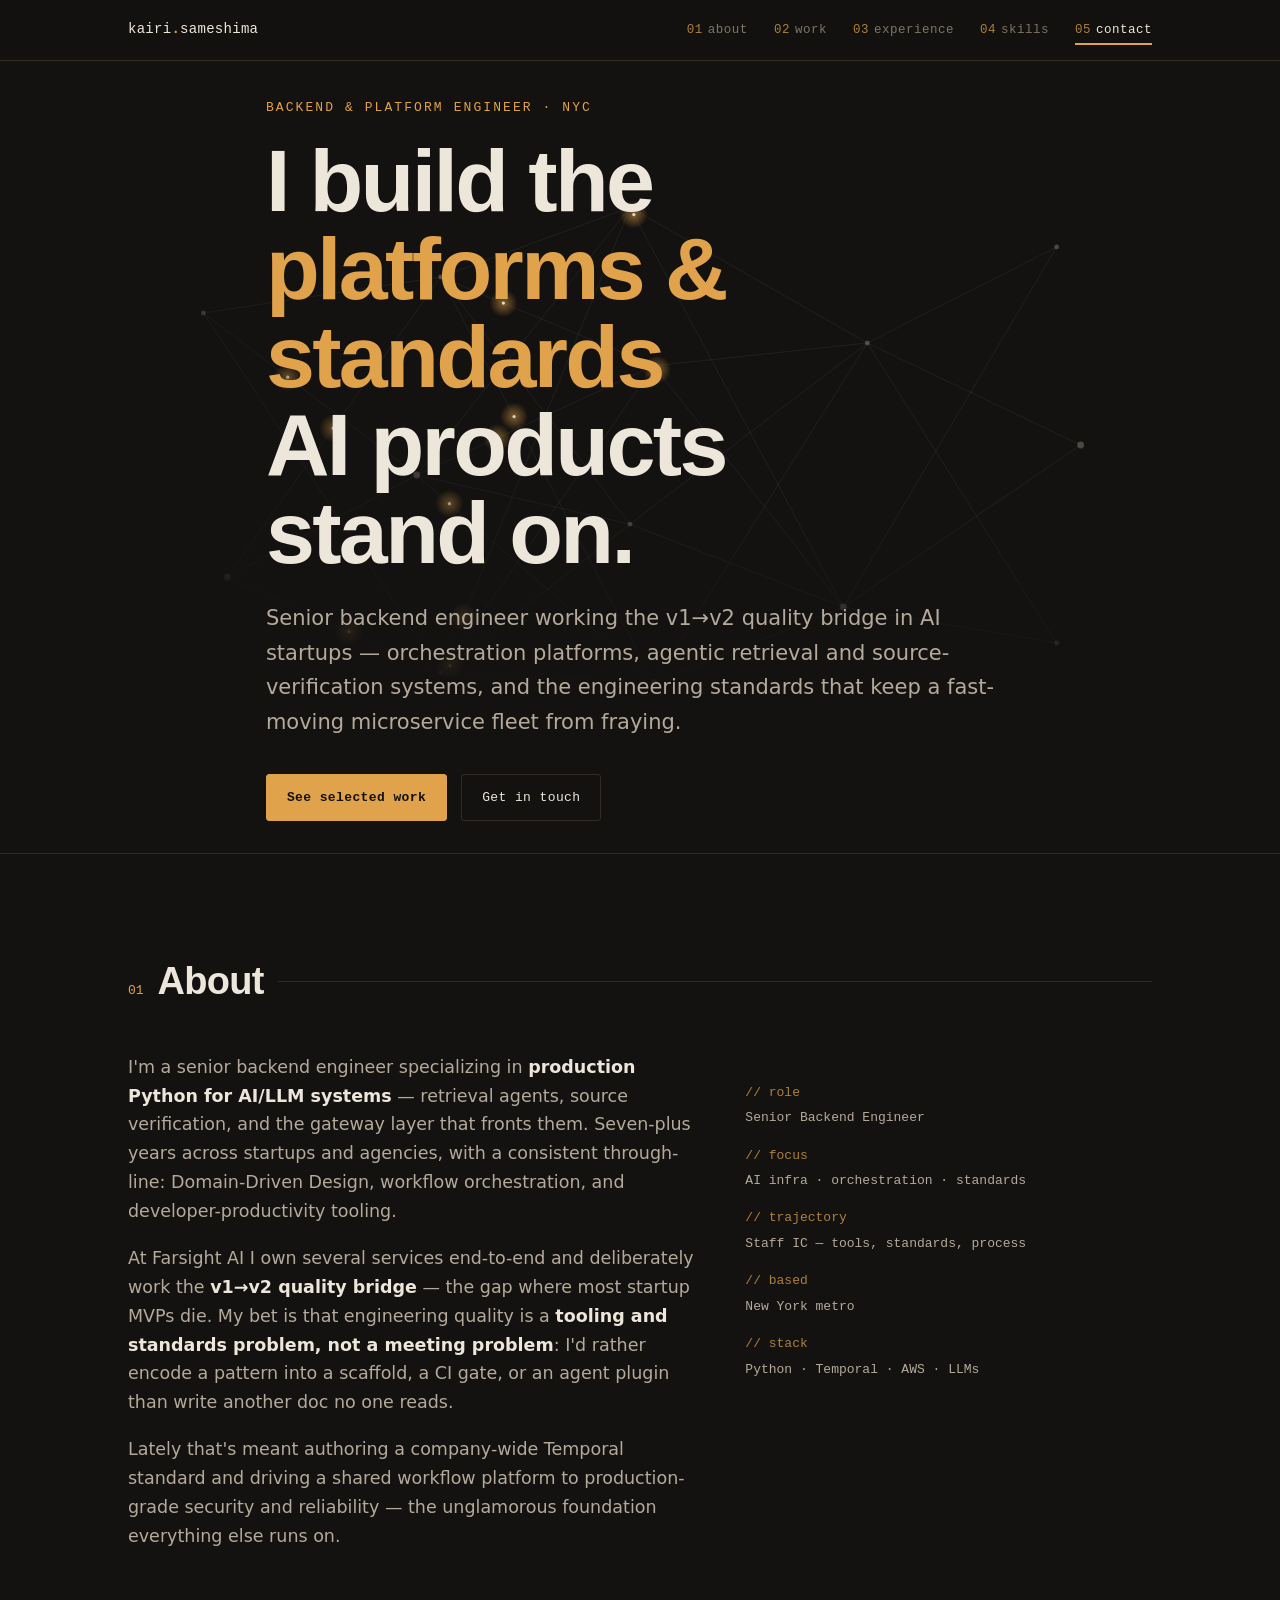
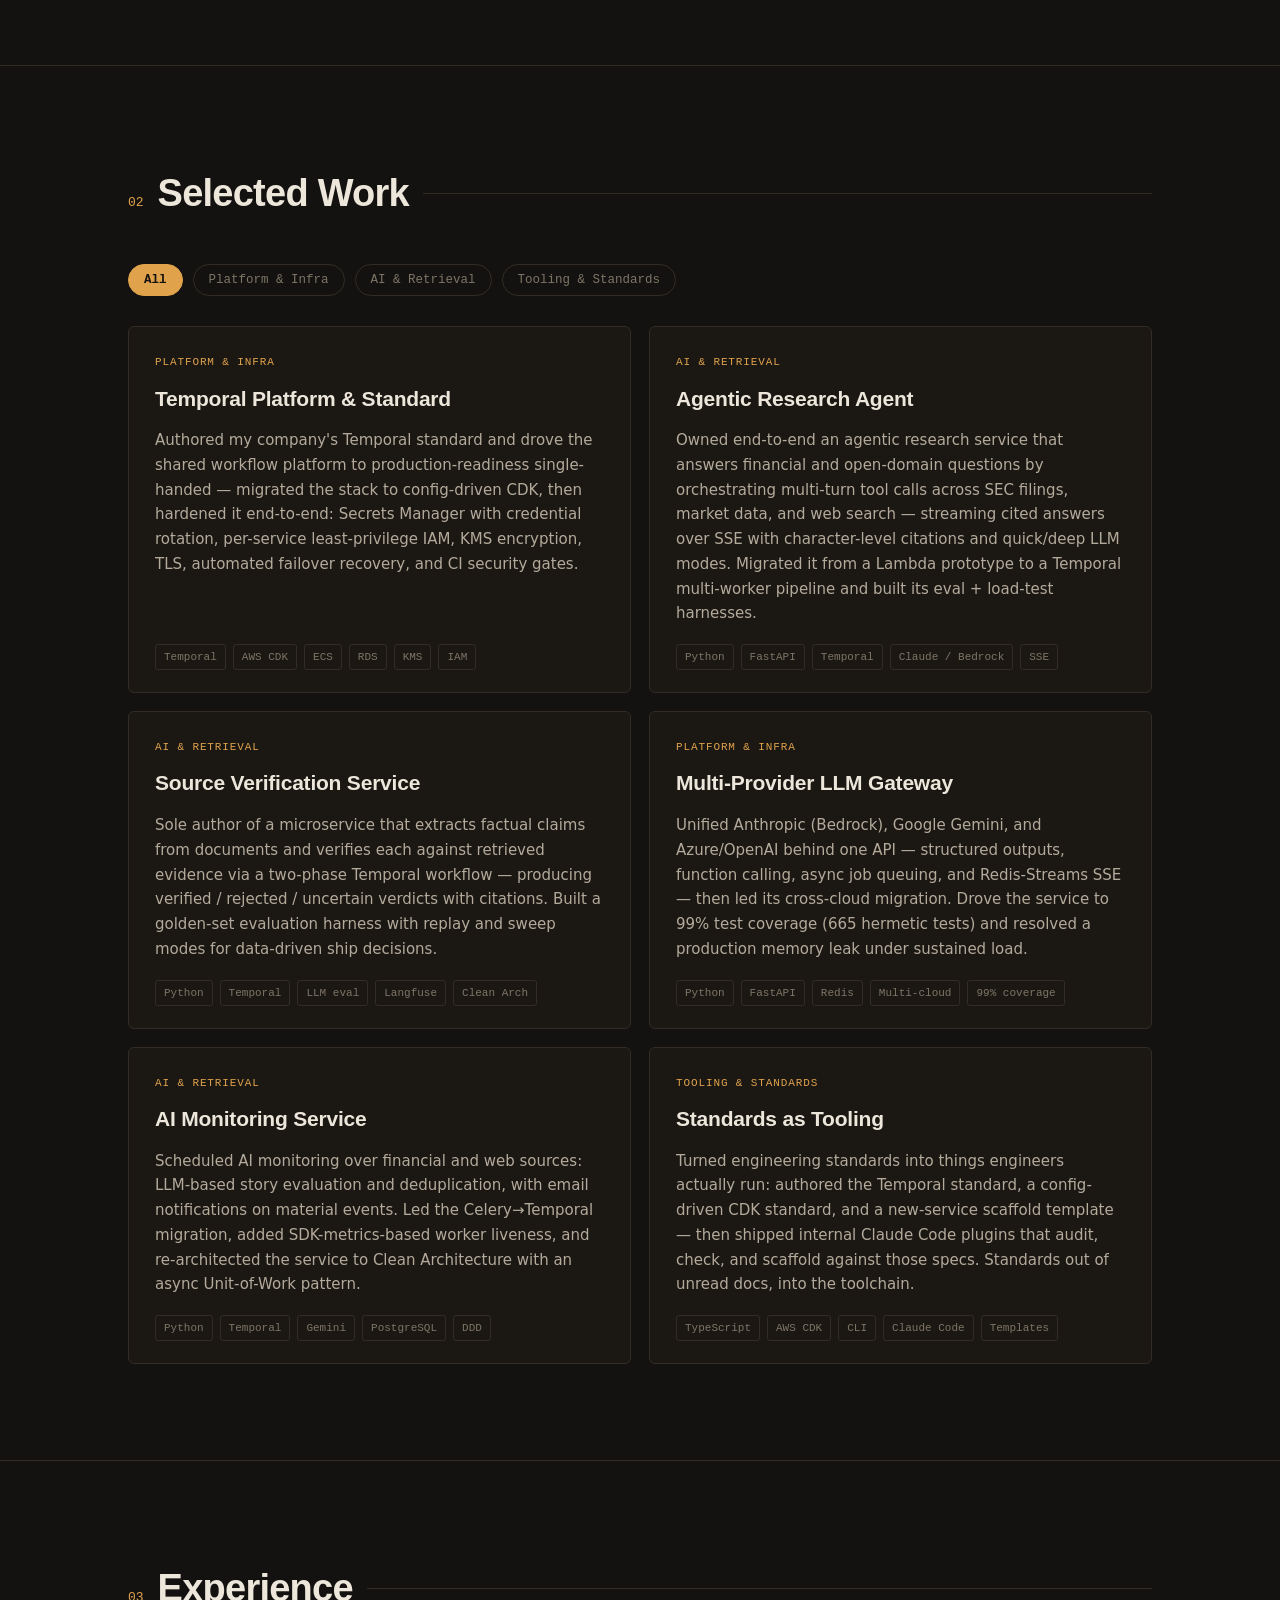
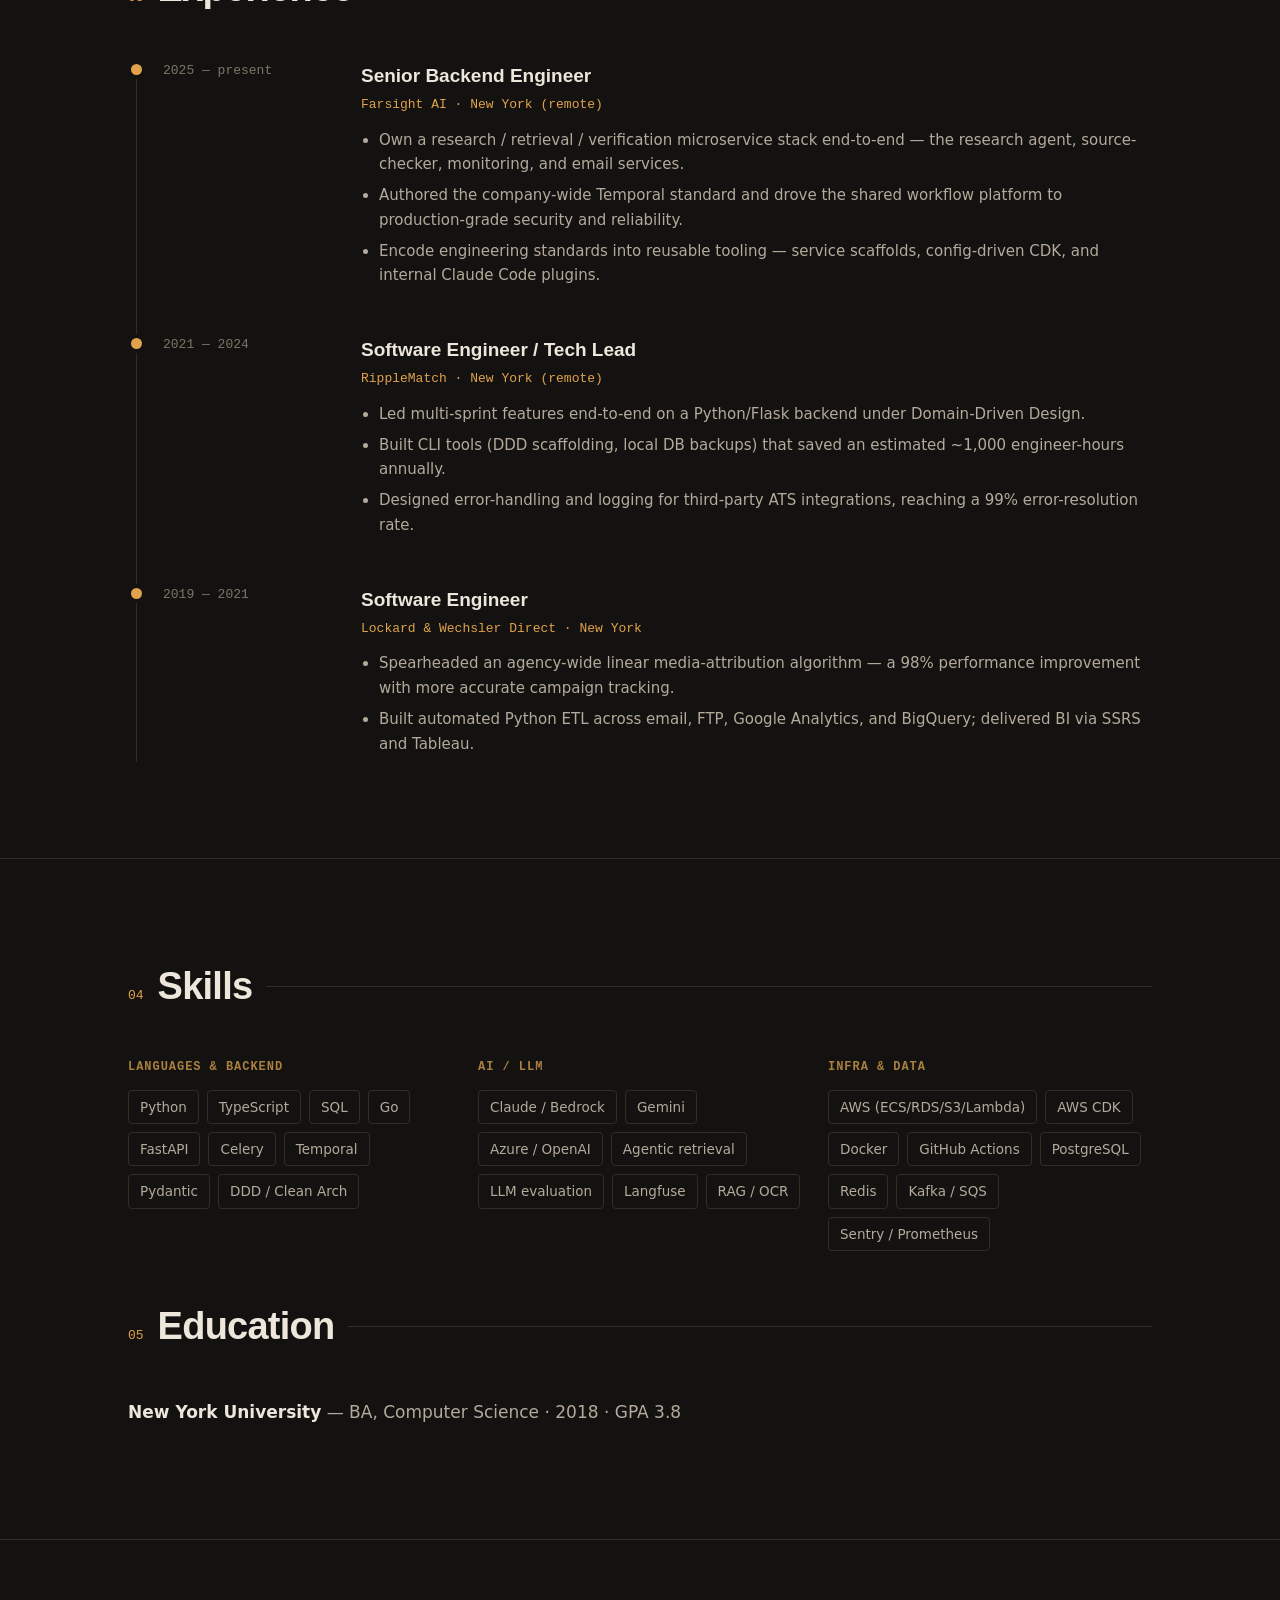
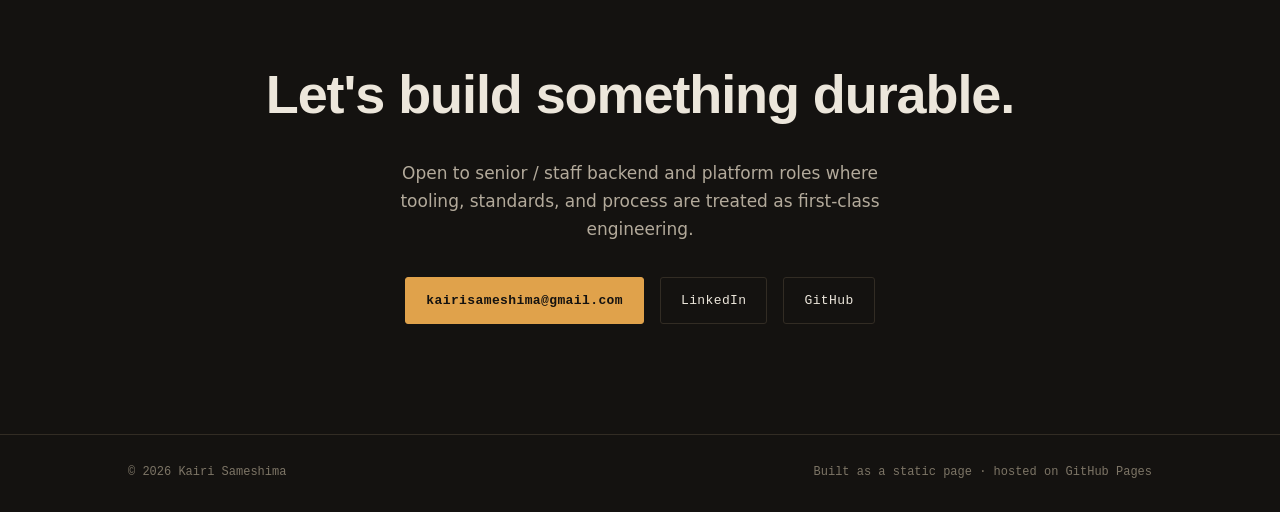
==== index.html @ 12b2a7ae "Add portfolio site (index.html) for GitHub Pages Public-safe single-page portfolio assembled from th" ====
<!doctype html>
<html lang="en">
<head>
<meta charset="utf-8">
<meta name="viewport" content="width=device-width, initial-scale=1">
<meta name="description" content="Kairi Sameshima — senior backend & platform engineer. AI infrastructure, workflow orchestration, and engineering standards.">
<title>Kairi Sameshima — Backend & Platform Engineer</title>
<style>
  :root {
    --ink:      #141210;   /* warm charcoal ground */
    --ink-2:    #1d1a16;
    --panel:    #1b1814;
    --line:     #322c24;
    --text:     #ece6db;   /* warm off-white */
    --text-2:   #b3aa9b;
    --text-3:   #7d7566;
    --amber:    #e0a24b;   /* signal accent */
    --amber-dim:#a9803f;
    --steel:    #7fa2b3;   /* cool secondary (links, edges) */
    --mono: ui-monospace, "SF Mono", "SFMono-Regular", Menlo, Consolas, monospace;
    --disp: "Helvetica Neue", Helvetica, Arial, sans-serif;
    --body: system-ui, -apple-system, "Segoe UI", Roboto, sans-serif;
  }
  * { box-sizing: border-box; }
  html { scroll-behavior: smooth; }
  @media (prefers-reduced-motion: reduce) { html { scroll-behavior: auto; } }
  body {
    margin: 0; background: var(--ink); color: var(--text);
    font-family: var(--body); line-height: 1.65; -webkit-font-smoothing: antialiased;
    overflow-x: hidden;
  }
  a { color: var(--steel); text-decoration: none; }
  a:hover { color: var(--amber); }
  ::selection { background: var(--amber); color: var(--ink); }

  .wrap { max-width: 1080px; margin: 0 auto; padding: 0 28px; }

  /* ---------- nav ---------- */
  nav {
    position: sticky; top: 0; z-index: 50;
    backdrop-filter: blur(10px);
    background: color-mix(in srgb, var(--ink) 82%, transparent);
    border-bottom: 1px solid var(--line);
  }
  nav .wrap { display: flex; align-items: center; justify-content: space-between; height: 60px; }
  .brand { font-family: var(--mono); font-size: 14px; letter-spacing: 0.02em; color: var(--text); }
  .brand b { color: var(--amber); font-weight: 600; }
  .navlinks { display: flex; gap: 26px; }
  .navlinks a {
    font-family: var(--mono); font-size: 12.5px; letter-spacing: 0.04em;
    color: var(--text-3); position: relative; padding: 4px 0;
  }
  .navlinks a .n { color: var(--amber-dim); margin-right: 5px; }
  .navlinks a:hover, .navlinks a.active { color: var(--text); }
  .navlinks a.active::after {
    content: ""; position: absolute; left: 0; right: 0; bottom: -1px; height: 2px; background: var(--amber);
  }
  @media (max-width: 680px) { .navlinks { display: none; } }

  /* ---------- hero ---------- */
  .hero { position: relative; min-height: 88vh; display: flex; align-items: center; overflow: hidden; }
  #graph { position: absolute; inset: 0; width: 100%; height: 100%; z-index: 0; }
  .hero-grad { position: absolute; inset: 0; z-index: 1; pointer-events: none;
    background: radial-gradient(120% 90% at 78% 20%, transparent 40%, var(--ink) 82%),
                linear-gradient(180deg, transparent 60%, var(--ink) 100%); }
  .hero .wrap { position: relative; z-index: 2; }
  .kicker { font-family: var(--mono); font-size: 13px; letter-spacing: 0.16em; text-transform: uppercase; color: var(--amber); }
  .hero h1 {
    font-family: var(--disp); font-weight: 800; letter-spacing: -0.03em; line-height: 1.0;
    font-size: clamp(40px, 8vw, 88px); margin: 18px 0 0; text-wrap: balance; max-width: 15ch;
  }
  .hero h1 .accent { color: var(--amber); }
  .hero .lede { font-size: clamp(17px, 2.2vw, 21px); color: var(--text-2); max-width: 56ch; margin: 24px 0 0; }
  .hero .cta { display: flex; flex-wrap: wrap; gap: 14px; margin-top: 34px; }
  .btn {
    font-family: var(--mono); font-size: 13px; letter-spacing: 0.03em; padding: 12px 20px;
    border: 1px solid var(--line); border-radius: 3px; color: var(--text); cursor: pointer;
    transition: border-color .2s, color .2s, background .2s; background: transparent;
  }
  .btn:hover { border-color: var(--amber); color: var(--amber); }
  .btn.primary { background: var(--amber); color: var(--ink); border-color: var(--amber); font-weight: 600; }
  .btn.primary:hover { background: transparent; color: var(--amber); }

  /* ---------- sections ---------- */
  section { padding: 96px 0; border-top: 1px solid var(--line); }
  .sec-label { display: flex; align-items: baseline; gap: 14px; margin-bottom: 40px; }
  .sec-label .num { font-family: var(--mono); font-size: 13px; color: var(--amber); }
  .sec-label h2 { font-family: var(--disp); font-weight: 800; letter-spacing: -0.02em; font-size: clamp(26px, 4vw, 38px); margin: 0; }
  .sec-label .rule { flex: 1; height: 1px; background: var(--line); align-self: center; }

  .about { display: grid; grid-template-columns: 1.4fr 1fr; gap: 48px; }
  .about p { font-size: 17.5px; color: var(--text-2); margin: 0 0 18px; max-width: 60ch; }
  .about p strong { color: var(--text); font-weight: 600; }
  .about .side { font-family: var(--mono); font-size: 13px; color: var(--text-3); }
  .about .side dt { color: var(--amber-dim); margin-top: 16px; }
  .about .side dd { margin: 4px 0 0; color: var(--text-2); }
  @media (max-width: 760px) { .about { grid-template-columns: 1fr; gap: 28px; } }

  /* ---------- filters + work ---------- */
  .filters { display: flex; flex-wrap: wrap; gap: 10px; margin-bottom: 30px; }
  .filter {
    font-family: var(--mono); font-size: 12.5px; padding: 8px 15px; border: 1px solid var(--line);
    border-radius: 40px; background: transparent; color: var(--text-3); cursor: pointer; transition: all .18s;
  }
  .filter:hover { color: var(--text); border-color: var(--text-3); }
  .filter.active { color: var(--ink); background: var(--amber); border-color: var(--amber); font-weight: 600; }

  .work { display: grid; grid-template-columns: repeat(2, 1fr); gap: 18px; }
  @media (max-width: 760px) { .work { grid-template-columns: 1fr; } }
  .card {
    background: var(--panel); border: 1px solid var(--line); border-radius: 6px; padding: 26px 26px 22px;
    display: flex; flex-direction: column; transition: transform .22s ease, border-color .22s ease, box-shadow .22s ease;
  }
  .card:hover { transform: translateY(-4px); border-color: var(--amber-dim); box-shadow: 0 14px 40px -20px rgba(0,0,0,.8); }
  .card .cat { font-family: var(--mono); font-size: 11px; letter-spacing: 0.08em; text-transform: uppercase; color: var(--amber); }
  .card h3 { font-family: var(--disp); font-weight: 700; letter-spacing: -0.01em; font-size: 21px; margin: 10px 0 0; }
  .card p { font-size: 15px; color: var(--text-2); margin: 12px 0 18px; flex: 1; }
  .tags { display: flex; flex-wrap: wrap; gap: 7px; }
  .tag { font-family: var(--mono); font-size: 11px; color: var(--text-3); border: 1px solid var(--line); border-radius: 3px; padding: 3px 8px; }
  .card.hide { display: none; }

  /* ---------- experience ---------- */
  .timeline { position: relative; margin-left: 8px; }
  .job { display: grid; grid-template-columns: 170px 1fr; gap: 28px; padding: 0 0 40px 26px; position: relative; border-left: 1px solid var(--line); }
  .job:last-child { padding-bottom: 0; }
  .job::before { content: ""; position: absolute; left: -6px; top: 4px; width: 11px; height: 11px; border-radius: 50%; background: var(--amber); box-shadow: 0 0 0 4px var(--ink); }
  .job .when { font-family: var(--mono); font-size: 13px; color: var(--text-3); }
  .job h3 { font-family: var(--disp); font-weight: 700; font-size: 19px; margin: 0; }
  .job .org { color: var(--amber); font-family: var(--mono); font-size: 13px; margin-top: 3px; }
  .job ul { margin: 12px 0 0; padding-left: 18px; color: var(--text-2); font-size: 15px; }
  .job li { margin: 6px 0; }
  @media (max-width: 680px) { .job { grid-template-columns: 1fr; gap: 6px; } }

  /* ---------- skills ---------- */
  .skills { display: grid; grid-template-columns: repeat(3, 1fr); gap: 26px; }
  @media (max-width: 760px) { .skills { grid-template-columns: 1fr; } }
  .skillgroup h4 { font-family: var(--mono); font-size: 12px; letter-spacing: 0.08em; text-transform: uppercase; color: var(--amber-dim); margin: 0 0 12px; }
  .skillgroup .chips { display: flex; flex-wrap: wrap; gap: 8px; }
  .chip { font-size: 13.5px; color: var(--text-2); border: 1px solid var(--line); border-radius: 4px; padding: 5px 11px; transition: all .16s; }
  .chip:hover { color: var(--amber); border-color: var(--amber-dim); }

  /* ---------- education + contact ---------- */
  .edu { font-size: 17px; color: var(--text-2); }
  .edu b { color: var(--text); }
  .contact { text-align: center; padding: 110px 0; }
  .contact h2 { font-family: var(--disp); font-weight: 800; letter-spacing: -0.02em; font-size: clamp(30px, 6vw, 54px); margin: 0; text-wrap: balance; }
  .contact p { color: var(--text-2); max-width: 46ch; margin: 20px auto 0; font-size: 17px; }
  .contact .links { display: flex; justify-content: center; flex-wrap: wrap; gap: 16px; margin-top: 34px; }
  footer { border-top: 1px solid var(--line); padding: 28px 0; }
  footer .wrap { display: flex; justify-content: space-between; flex-wrap: wrap; gap: 10px; font-family: var(--mono); font-size: 12px; color: var(--text-3); }

  /* ---------- reveal ---------- */
  .reveal { opacity: 0; transform: translateY(22px); transition: opacity .7s ease, transform .7s ease; }
  .reveal.in { opacity: 1; transform: none; }
  @media (prefers-reduced-motion: reduce) { .reveal { opacity: 1; transform: none; transition: none; } }

  :focus-visible { outline: 2px solid var(--amber); outline-offset: 3px; }
</style>

</head>
<body>
<nav>
  <div class="wrap">
    <span class="brand">kairi<b>.</b>sameshima</span>
    <div class="navlinks">
      <a href="#about"><span class="n">01</span>about</a>
      <a href="#work"><span class="n">02</span>work</a>
      <a href="#experience"><span class="n">03</span>experience</a>
      <a href="#skills"><span class="n">04</span>skills</a>
      <a href="#contact"><span class="n">05</span>contact</a>
    </div>
  </div>
</nav>

<header class="hero">
  <canvas id="graph"></canvas>
  <div class="hero-grad"></div>
  <div class="wrap">
    <span class="kicker">Backend &amp; Platform Engineer · NYC</span>
    <h1>I build the <span class="accent">platforms &amp; standards</span> AI products stand on.</h1>
    <p class="lede">Senior backend engineer working the v1→v2 quality bridge in AI startups — orchestration platforms, agentic retrieval and source-verification systems, and the engineering standards that keep a fast-moving microservice fleet from fraying.</p>
    <div class="cta">
      <a class="btn primary" href="#work">See selected work</a>
      <a class="btn" href="#contact">Get in touch</a>
    </div>
  </div>
</header>

<main>
  <section id="about">
    <div class="wrap">
      <div class="sec-label reveal"><span class="num">01</span><h2>About</h2><span class="rule"></span></div>
      <div class="about">
        <div class="reveal">
          <p>I'm a senior backend engineer specializing in <strong>production Python for AI/LLM systems</strong> — retrieval agents, source verification, and the gateway layer that fronts them. Seven-plus years across startups and agencies, with a consistent through-line: Domain-Driven Design, workflow orchestration, and developer-productivity tooling.</p>
          <p>At Farsight AI I own several services end-to-end and deliberately work the <strong>v1→v2 quality bridge</strong> — the gap where most startup MVPs die. My bet is that engineering quality is a <strong>tooling and standards problem, not a meeting problem</strong>: I'd rather encode a pattern into a scaffold, a CI gate, or an agent plugin than write another doc no one reads.</p>
          <p>Lately that's meant authoring a company-wide Temporal standard and driving a shared workflow platform to production-grade security and reliability — the unglamorous foundation everything else runs on.</p>
        </div>
        <dl class="side reveal">
          <dt>// role</dt><dd>Senior Backend Engineer</dd>
          <dt>// focus</dt><dd>AI infra · orchestration · standards</dd>
          <dt>// trajectory</dt><dd>Staff IC — tools, standards, process</dd>
          <dt>// based</dt><dd>New York metro</dd>
          <dt>// stack</dt><dd>Python · Temporal · AWS · LLMs</dd>
        </dl>
      </div>
    </div>
  </section>

  <section id="work">
    <div class="wrap">
      <div class="sec-label reveal"><span class="num">02</span><h2>Selected Work</h2><span class="rule"></span></div>
      <div class="filters reveal">
        <button class="filter active" data-filter="all">All</button>
        <button class="filter" data-filter="platform">Platform &amp; Infra</button>
        <button class="filter" data-filter="ai">AI &amp; Retrieval</button>
        <button class="filter" data-filter="tooling">Tooling &amp; Standards</button>
      </div>
      <div class="work">

        <article class="card reveal" data-cat="platform tooling">
          <span class="cat">Platform &amp; Infra</span>
          <h3>Temporal Platform &amp; Standard</h3>
          <p>Authored my company's Temporal standard and drove the shared workflow platform to production-readiness single-handed — migrated the stack to config-driven CDK, then hardened it end-to-end: Secrets Manager with credential rotation, per-service least-privilege IAM, KMS encryption, TLS, automated failover recovery, and CI security gates.</p>
          <div class="tags"><span class="tag">Temporal</span><span class="tag">AWS CDK</span><span class="tag">ECS</span><span class="tag">RDS</span><span class="tag">KMS</span><span class="tag">IAM</span></div>
        </article>

        <article class="card reveal" data-cat="ai">
          <span class="cat">AI &amp; Retrieval</span>
          <h3>Agentic Research Agent</h3>
          <p>Owned end-to-end an agentic research service that answers financial and open-domain questions by orchestrating multi-turn tool calls across SEC filings, market data, and web search — streaming cited answers over SSE with character-level citations and quick/deep LLM modes. Migrated it from a Lambda prototype to a Temporal multi-worker pipeline and built its eval + load-test harnesses.</p>
          <div class="tags"><span class="tag">Python</span><span class="tag">FastAPI</span><span class="tag">Temporal</span><span class="tag">Claude / Bedrock</span><span class="tag">SSE</span></div>
        </article>

        <article class="card reveal" data-cat="ai">
          <span class="cat">AI &amp; Retrieval</span>
          <h3>Source Verification Service</h3>
          <p>Sole author of a microservice that extracts factual claims from documents and verifies each against retrieved evidence via a two-phase Temporal workflow — producing verified / rejected / uncertain verdicts with citations. Built a golden-set evaluation harness with replay and sweep modes for data-driven ship decisions.</p>
          <div class="tags"><span class="tag">Python</span><span class="tag">Temporal</span><span class="tag">LLM eval</span><span class="tag">Langfuse</span><span class="tag">Clean Arch</span></div>
        </article>

        <article class="card reveal" data-cat="platform">
          <span class="cat">Platform &amp; Infra</span>
          <h3>Multi-Provider LLM Gateway</h3>
          <p>Unified Anthropic (Bedrock), Google Gemini, and Azure/OpenAI behind one API — structured outputs, function calling, async job queuing, and Redis-Streams SSE — then led its cross-cloud migration. Drove the service to 99% test coverage (665 hermetic tests) and resolved a production memory leak under sustained load.</p>
          <div class="tags"><span class="tag">Python</span><span class="tag">FastAPI</span><span class="tag">Redis</span><span class="tag">Multi-cloud</span><span class="tag">99% coverage</span></div>
        </article>

        <article class="card reveal" data-cat="ai platform">
          <span class="cat">AI &amp; Retrieval</span>
          <h3>AI Monitoring Service</h3>
          <p>Scheduled AI monitoring over financial and web sources: LLM-based story evaluation and deduplication, with email notifications on material events. Led the Celery→Temporal migration, added SDK-metrics-based worker liveness, and re-architected the service to Clean Architecture with an async Unit-of-Work pattern.</p>
          <div class="tags"><span class="tag">Python</span><span class="tag">Temporal</span><span class="tag">Gemini</span><span class="tag">PostgreSQL</span><span class="tag">DDD</span></div>
        </article>

        <article class="card reveal" data-cat="tooling">
          <span class="cat">Tooling &amp; Standards</span>
          <h3>Standards as Tooling</h3>
          <p>Turned engineering standards into things engineers actually run: authored the Temporal standard, a config-driven CDK standard, and a new-service scaffold template — then shipped internal Claude Code plugins that audit, check, and scaffold against those specs. Standards out of unread docs, into the toolchain.</p>
          <div class="tags"><span class="tag">TypeScript</span><span class="tag">AWS CDK</span><span class="tag">CLI</span><span class="tag">Claude Code</span><span class="tag">Templates</span></div>
        </article>

      </div>
    </div>
  </section>

  <section id="experience">
    <div class="wrap">
      <div class="sec-label reveal"><span class="num">03</span><h2>Experience</h2><span class="rule"></span></div>
      <div class="timeline">
        <div class="job reveal">
          <div class="when">2025 — present</div>
          <div>
            <h3>Senior Backend Engineer</h3>
            <div class="org">Farsight AI · New York (remote)</div>
            <ul>
              <li>Own a research / retrieval / verification microservice stack end-to-end — the research agent, source-checker, monitoring, and email services.</li>
              <li>Authored the company-wide Temporal standard and drove the shared workflow platform to production-grade security and reliability.</li>
              <li>Encode engineering standards into reusable tooling — service scaffolds, config-driven CDK, and internal Claude Code plugins.</li>
            </ul>
          </div>
        </div>
        <div class="job reveal">
          <div class="when">2021 — 2024</div>
          <div>
            <h3>Software Engineer / Tech Lead</h3>
            <div class="org">RippleMatch · New York (remote)</div>
            <ul>
              <li>Led multi-sprint features end-to-end on a Python/Flask backend under Domain-Driven Design.</li>
              <li>Built CLI tools (DDD scaffolding, local DB backups) that saved an estimated ~1,000 engineer-hours annually.</li>
              <li>Designed error-handling and logging for third-party ATS integrations, reaching a 99% error-resolution rate.</li>
            </ul>
          </div>
        </div>
        <div class="job reveal">
          <div class="when">2019 — 2021</div>
          <div>
            <h3>Software Engineer</h3>
            <div class="org">Lockard &amp; Wechsler Direct · New York</div>
            <ul>
              <li>Spearheaded an agency-wide linear media-attribution algorithm — a 98% performance improvement with more accurate campaign tracking.</li>
              <li>Built automated Python ETL across email, FTP, Google Analytics, and BigQuery; delivered BI via SSRS and Tableau.</li>
            </ul>
          </div>
        </div>
      </div>
    </div>
  </section>

  <section id="skills">
    <div class="wrap">
      <div class="sec-label reveal"><span class="num">04</span><h2>Skills</h2><span class="rule"></span></div>
      <div class="skills">
        <div class="skillgroup reveal">
          <h4>Languages &amp; Backend</h4>
          <div class="chips">
            <span class="chip">Python</span><span class="chip">TypeScript</span><span class="chip">SQL</span><span class="chip">Go</span>
            <span class="chip">FastAPI</span><span class="chip">Celery</span><span class="chip">Temporal</span><span class="chip">Pydantic</span><span class="chip">DDD / Clean Arch</span>
          </div>
        </div>
        <div class="skillgroup reveal">
          <h4>AI / LLM</h4>
          <div class="chips">
            <span class="chip">Claude / Bedrock</span><span class="chip">Gemini</span><span class="chip">Azure / OpenAI</span>
            <span class="chip">Agentic retrieval</span><span class="chip">LLM evaluation</span><span class="chip">Langfuse</span><span class="chip">RAG / OCR</span>
          </div>
        </div>
        <div class="skillgroup reveal">
          <h4>Infra &amp; Data</h4>
          <div class="chips">
            <span class="chip">AWS (ECS/RDS/S3/Lambda)</span><span class="chip">AWS CDK</span><span class="chip">Docker</span><span class="chip">GitHub Actions</span>
            <span class="chip">PostgreSQL</span><span class="chip">Redis</span><span class="chip">Kafka / SQS</span><span class="chip">Sentry / Prometheus</span>
          </div>
        </div>
      </div>
      <div style="margin-top:44px" class="reveal">
        <div class="sec-label"><span class="num">05</span><h2>Education</h2><span class="rule"></span></div>
        <p class="edu"><b>New York University</b> — BA, Computer Science · 2018 · GPA 3.8</p>
      </div>
    </div>
  </section>

  <section id="contact" class="contact">
    <div class="wrap">
      <div class="reveal">
        <h2>Let's build something durable.</h2>
        <p>Open to senior / staff backend and platform roles where tooling, standards, and process are treated as first-class engineering.</p>
        <div class="links">
          <a class="btn primary" href="mailto:kairisameshima@gmail.com">kairisameshima@gmail.com</a>
          <a class="btn" href="https://www.linkedin.com/in/kairi-sameshima/" target="_blank" rel="noopener">LinkedIn</a>
          <a class="btn" href="https://github.com/kairisameshima" target="_blank" rel="noopener">GitHub</a>
        </div>
      </div>
    </div>
  </section>
</main>

<footer>
  <div class="wrap">
    <span>© 2026 Kairi Sameshima</span>
    <span>Built as a static page · hosted on GitHub Pages</span>
  </div>
</footer>

<script>
(function () {
  "use strict";
  var reduce = window.matchMedia && window.matchMedia("(prefers-reduced-motion: reduce)").matches;

  /* ---- scroll reveal ---- */
  var revs = document.querySelectorAll(".reveal");
  if ("IntersectionObserver" in window && !reduce) {
    var io = new IntersectionObserver(function (entries) {
      entries.forEach(function (e) { if (e.isIntersecting) { e.target.classList.add("in"); io.unobserve(e.target); } });
    }, { threshold: 0.12 });
    revs.forEach(function (r) { io.observe(r); });
  } else {
    revs.forEach(function (r) { r.classList.add("in"); });
  }

  /* ---- scroll-spy nav ---- */
  var links = Array.prototype.slice.call(document.querySelectorAll(".navlinks a"));
  var secs = links.map(function (l) { return document.querySelector(l.getAttribute("href")); });
  if ("IntersectionObserver" in window) {
    var spy = new IntersectionObserver(function (entries) {
      entries.forEach(function (e) {
        if (e.isIntersecting) {
          var id = "#" + e.target.id;
          links.forEach(function (l) { l.classList.toggle("active", l.getAttribute("href") === id); });
        }
      });
    }, { rootMargin: "-45% 0px -50% 0px" });
    secs.forEach(function (s) { if (s) spy.observe(s); });
  }

  /* ---- project filter ---- */
  var filters = document.querySelectorAll(".filter");
  var cards = document.querySelectorAll(".work .card");
  filters.forEach(function (btn) {
    btn.addEventListener("click", function () {
      filters.forEach(function (b) { b.classList.remove("active"); });
      btn.classList.add("active");
      var f = btn.getAttribute("data-filter");
      cards.forEach(function (c) {
        var show = f === "all" || c.getAttribute("data-cat").indexOf(f) !== -1;
        c.classList.toggle("hide", !show);
      });
    });
  });

  /* ---- hero workflow-graph animation ---- */
  var canvas = document.getElementById("graph");
  if (!canvas || !canvas.getContext) return;
  var ctx = canvas.getContext("2d");
  var W = 0, H = 0, dpr = Math.min(window.devicePixelRatio || 1, 2);
  var nodes = [], edges = [], pulses = [];

  function build() {
    var rect = canvas.getBoundingClientRect();
    W = rect.width; H = rect.height;
    canvas.width = W * dpr; canvas.height = H * dpr;
    ctx.setTransform(dpr, 0, 0, dpr, 0, 0);
    // layered DAG: columns of nodes, edges flow left→right (like a workflow)
    nodes = [];
    var cols = 5, colGap = W / (cols + 1);
    for (var c = 0; c < cols; c++) {
      var count = 2 + ((c * 7 + 3) % 3); // 2-4 nodes per column, deterministic
      for (var i = 0; i < count; i++) {
        nodes.push({
          x: colGap * (c + 1) + (((c + i) % 2) ? 14 : -10),
          y: H * (i + 1) / (count + 1) + ((c % 2) ? 18 : -12),
          col: c, r: 2.4 + (i % 2)
        });
      }
    }
    edges = [];
    nodes.forEach(function (a) {
      nodes.forEach(function (b) {
        if (b.col === a.col + 1) edges.push({ a: a, b: b });
      });
    });
    pulses = [];
  }

  function spawn() {
    if (reduce) return;
    if (pulses.length < 18 && edges.length) {
      var e = edges[(Math.floor(perf() / 240) + pulses.length) % edges.length];
      pulses.push({ e: e, t: 0, sp: 0.006 + (pulses.length % 3) * 0.002 });
    }
  }
  function perf() { return (window.performance && performance.now) ? performance.now() : 0; }

  function draw() {
    ctx.clearRect(0, 0, W, H);
    // edges
    ctx.lineWidth = 1;
    ctx.strokeStyle = "rgba(127,162,179,0.10)";
    edges.forEach(function (e) {
      ctx.beginPath(); ctx.moveTo(e.a.x, e.a.y); ctx.lineTo(e.b.x, e.b.y); ctx.stroke();
    });
    // pulses traveling along edges
    for (var i = pulses.length - 1; i >= 0; i--) {
      var p = pulses[i]; p.t += p.sp;
      if (p.t >= 1) { pulses.splice(i, 1); continue; }
      var x = p.e.a.x + (p.e.b.x - p.e.a.x) * p.t;
      var y = p.e.a.y + (p.e.b.y - p.e.a.y) * p.t;
      var g = ctx.createRadialGradient(x, y, 0, x, y, 14);
      g.addColorStop(0, "rgba(224,162,75,0.55)");
      g.addColorStop(1, "rgba(224,162,75,0)");
      ctx.fillStyle = g; ctx.beginPath(); ctx.arc(x, y, 14, 0, 6.2832); ctx.fill();
      ctx.fillStyle = "rgba(236,230,219,0.9)"; ctx.beginPath(); ctx.arc(x, y, 1.6, 0, 6.2832); ctx.fill();
    }
    // nodes
    nodes.forEach(function (n) {
      ctx.fillStyle = "rgba(179,170,155,0.35)";
      ctx.beginPath(); ctx.arc(n.x, n.y, n.r, 0, 6.2832); ctx.fill();
    });
  }

  var last = 0;
  function loop(ts) {
    if (ts - last > 200) { spawn(); last = ts; }
    draw();
    requestAnimationFrame(loop);
  }

  build();
  if (reduce) { draw(); } else { requestAnimationFrame(loop); }
  var rt;
  window.addEventListener("resize", function () { clearTimeout(rt); rt = setTimeout(function () { build(); if (reduce) draw(); }, 180); });
})();
</script>
</body>
</html>
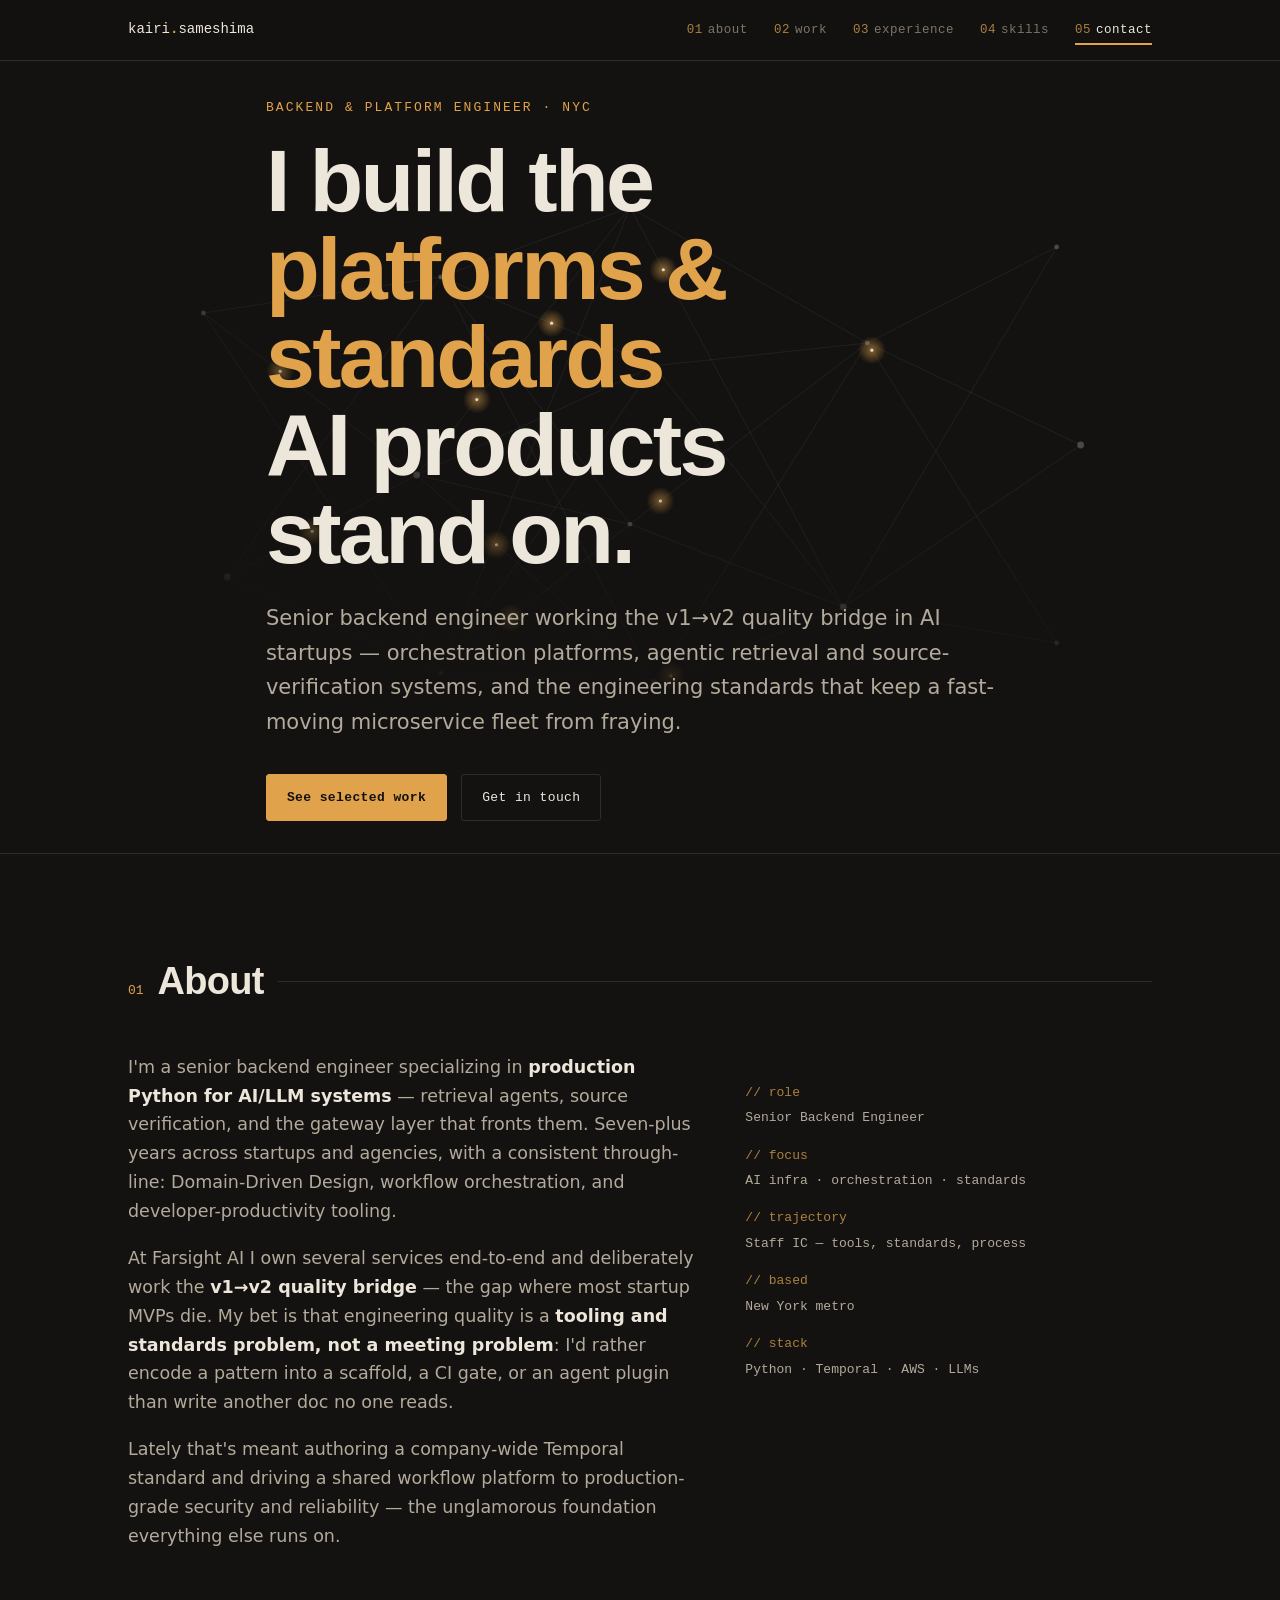
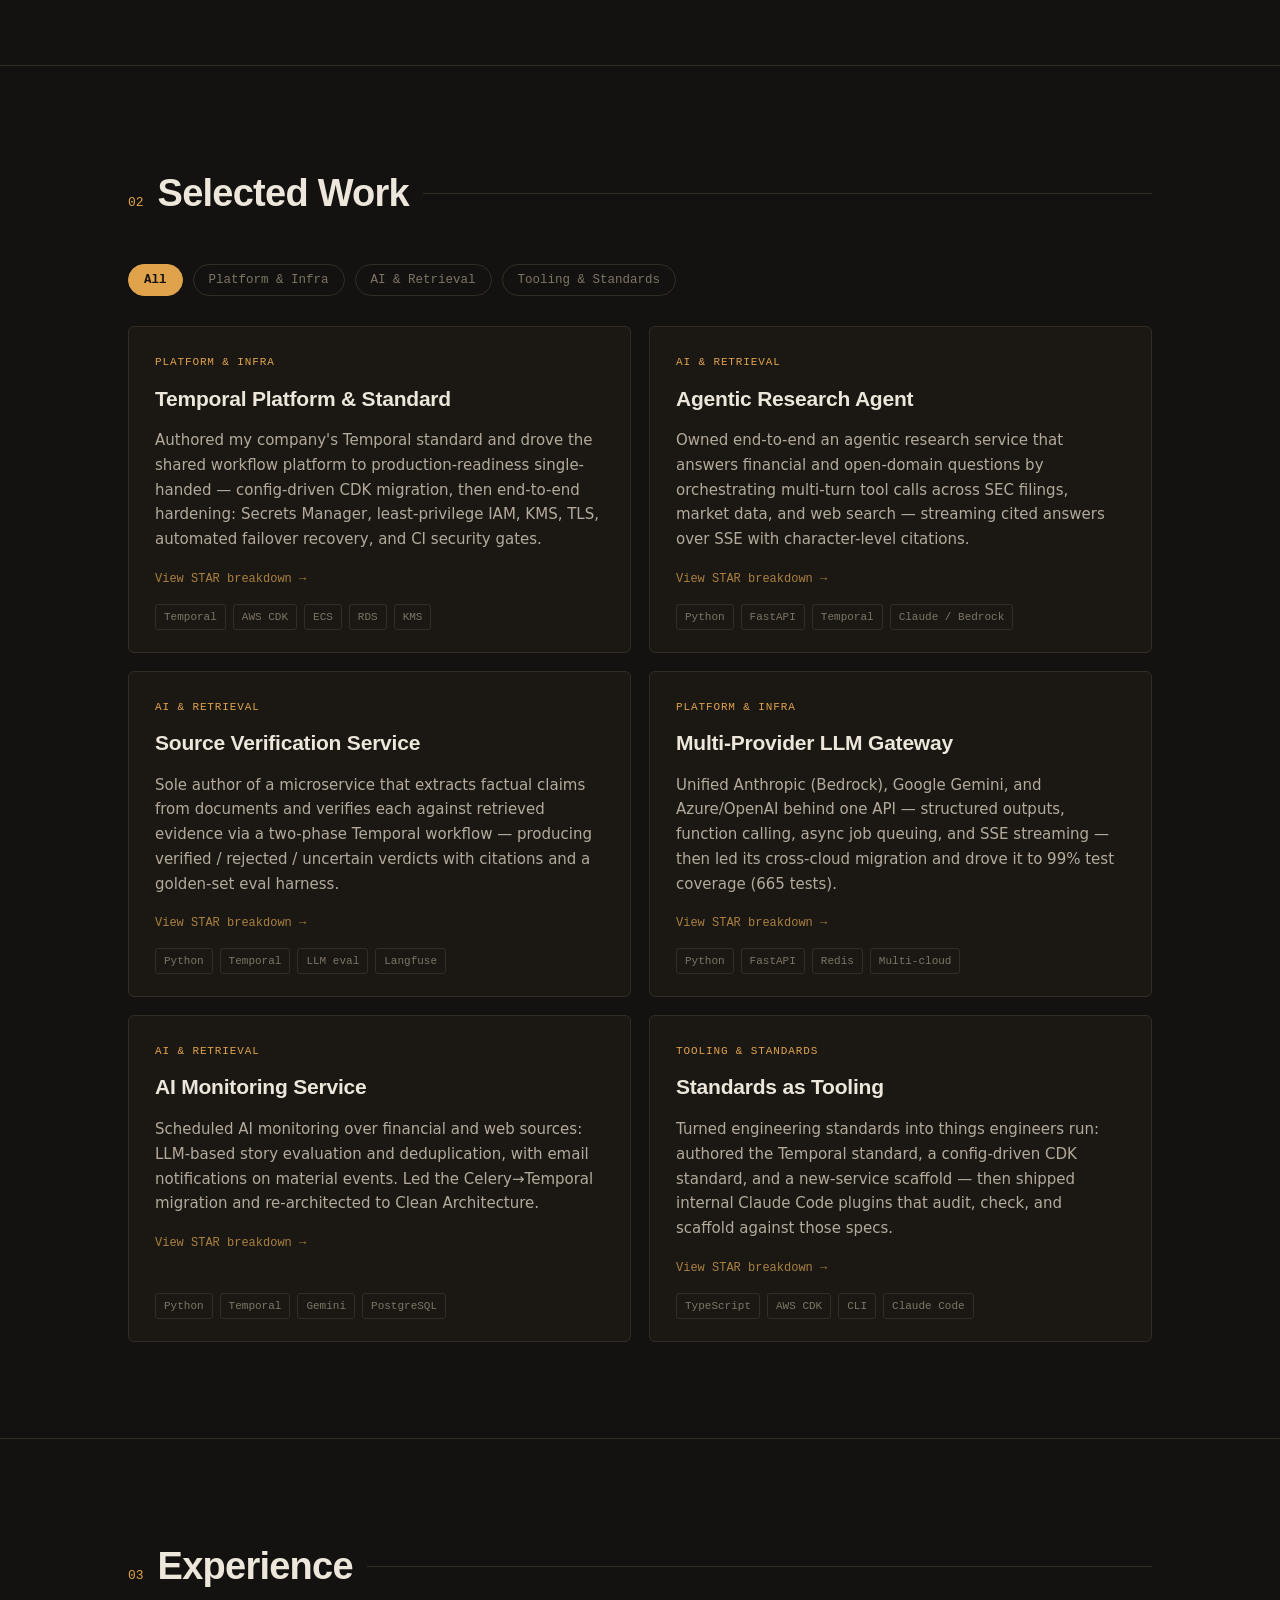
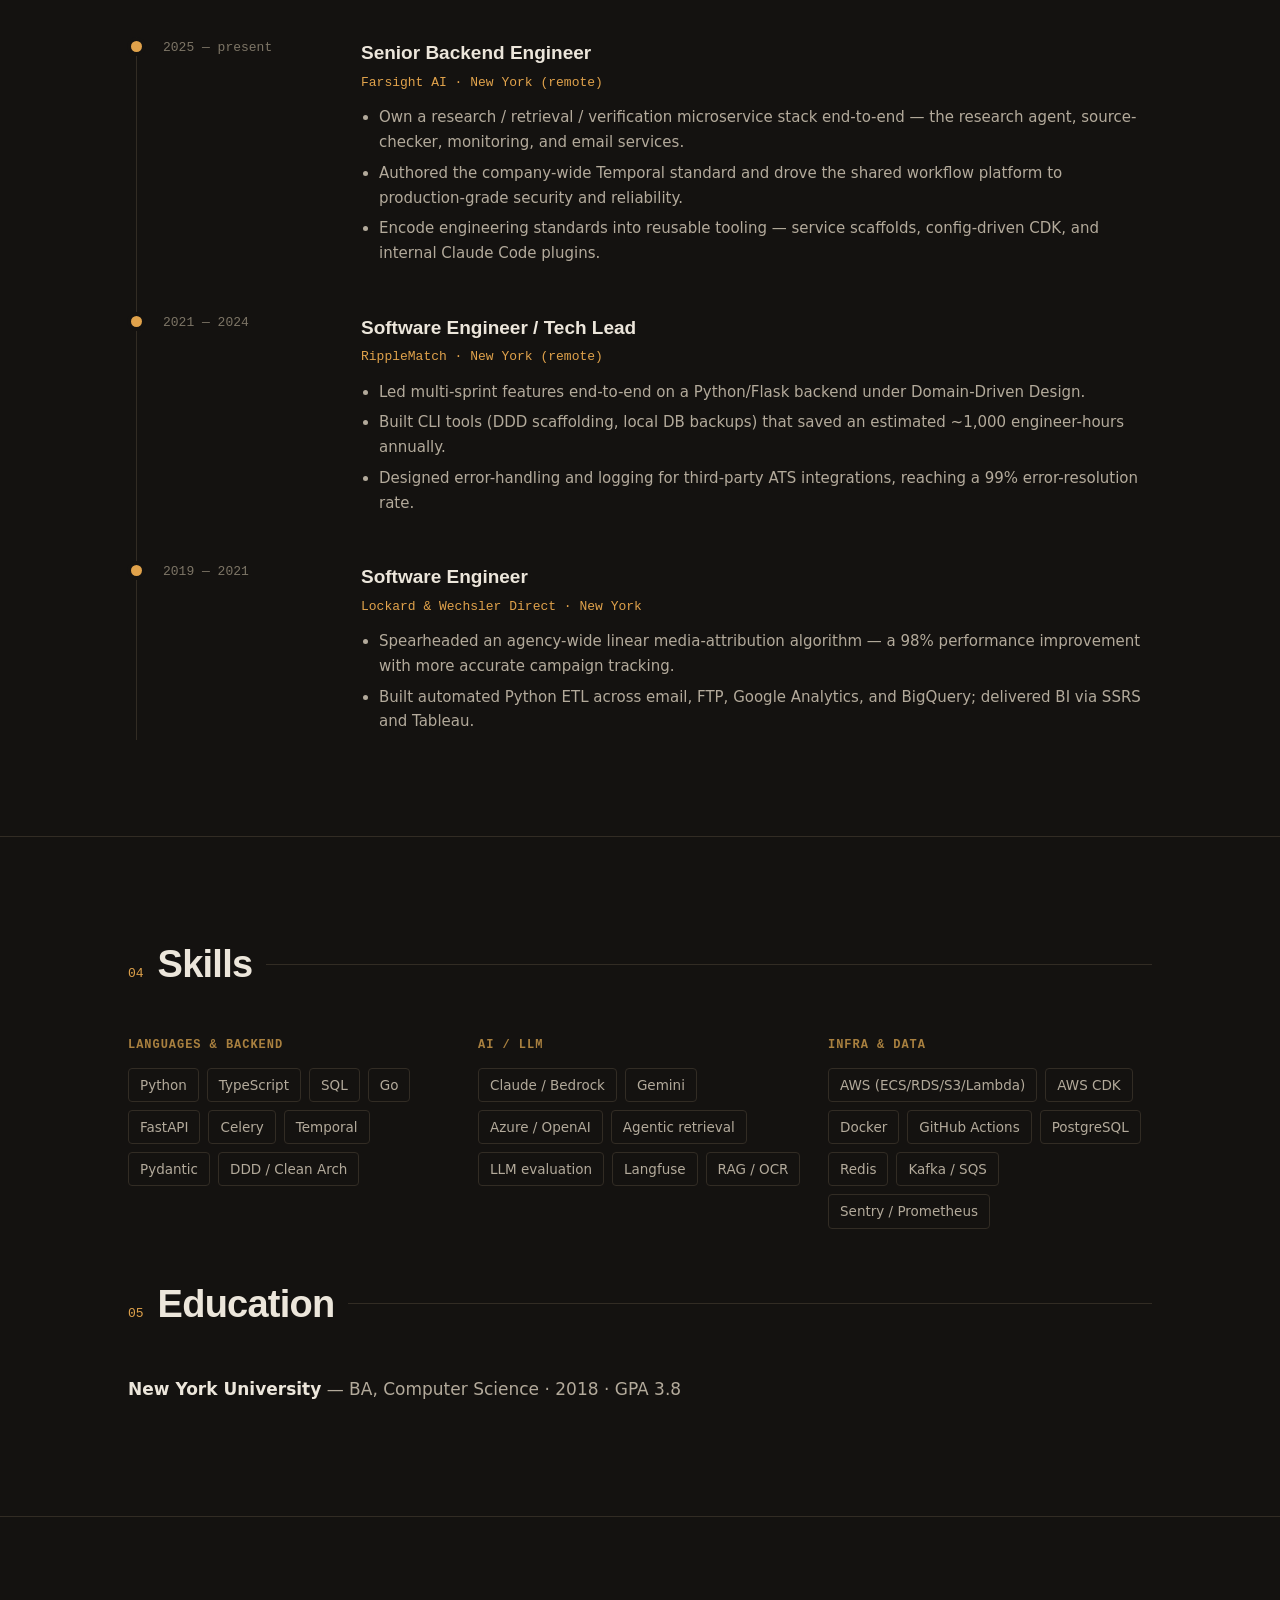
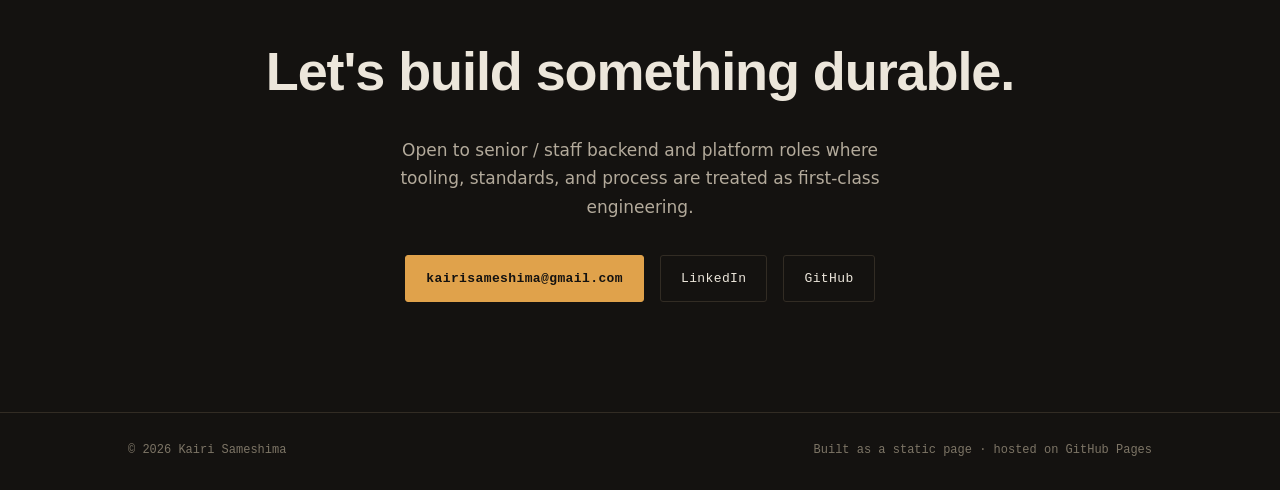
==== commit 41e8fe0e: "Add per-project STAR detail pages + shared stylesheet - assets/portfolio.css: extracted shared style" ====
--- a/index.html
+++ b/index.html
@@ -5,163 +5,13 @@
 <meta name="viewport" content="width=device-width, initial-scale=1">
 <meta name="description" content="Kairi Sameshima — senior backend & platform engineer. AI infrastructure, workflow orchestration, and engineering standards.">
 <title>Kairi Sameshima — Backend & Platform Engineer</title>
-<style>
-  :root {
-    --ink:      #141210;   /* warm charcoal ground */
-    --ink-2:    #1d1a16;
-    --panel:    #1b1814;
-    --line:     #322c24;
-    --text:     #ece6db;   /* warm off-white */
-    --text-2:   #b3aa9b;
-    --text-3:   #7d7566;
-    --amber:    #e0a24b;   /* signal accent */
-    --amber-dim:#a9803f;
-    --steel:    #7fa2b3;   /* cool secondary (links, edges) */
-    --mono: ui-monospace, "SF Mono", "SFMono-Regular", Menlo, Consolas, monospace;
-    --disp: "Helvetica Neue", Helvetica, Arial, sans-serif;
-    --body: system-ui, -apple-system, "Segoe UI", Roboto, sans-serif;
-  }
-  * { box-sizing: border-box; }
-  html { scroll-behavior: smooth; }
-  @media (prefers-reduced-motion: reduce) { html { scroll-behavior: auto; } }
-  body {
-    margin: 0; background: var(--ink); color: var(--text);
-    font-family: var(--body); line-height: 1.65; -webkit-font-smoothing: antialiased;
-    overflow-x: hidden;
-  }
-  a { color: var(--steel); text-decoration: none; }
-  a:hover { color: var(--amber); }
-  ::selection { background: var(--amber); color: var(--ink); }
-
-  .wrap { max-width: 1080px; margin: 0 auto; padding: 0 28px; }
-
-  /* ---------- nav ---------- */
-  nav {
-    position: sticky; top: 0; z-index: 50;
-    backdrop-filter: blur(10px);
-    background: color-mix(in srgb, var(--ink) 82%, transparent);
-    border-bottom: 1px solid var(--line);
-  }
-  nav .wrap { display: flex; align-items: center; justify-content: space-between; height: 60px; }
-  .brand { font-family: var(--mono); font-size: 14px; letter-spacing: 0.02em; color: var(--text); }
-  .brand b { color: var(--amber); font-weight: 600; }
-  .navlinks { display: flex; gap: 26px; }
-  .navlinks a {
-    font-family: var(--mono); font-size: 12.5px; letter-spacing: 0.04em;
-    color: var(--text-3); position: relative; padding: 4px 0;
-  }
-  .navlinks a .n { color: var(--amber-dim); margin-right: 5px; }
-  .navlinks a:hover, .navlinks a.active { color: var(--text); }
-  .navlinks a.active::after {
-    content: ""; position: absolute; left: 0; right: 0; bottom: -1px; height: 2px; background: var(--amber);
-  }
-  @media (max-width: 680px) { .navlinks { display: none; } }
-
-  /* ---------- hero ---------- */
-  .hero { position: relative; min-height: 88vh; display: flex; align-items: center; overflow: hidden; }
-  #graph { position: absolute; inset: 0; width: 100%; height: 100%; z-index: 0; }
-  .hero-grad { position: absolute; inset: 0; z-index: 1; pointer-events: none;
-    background: radial-gradient(120% 90% at 78% 20%, transparent 40%, var(--ink) 82%),
-                linear-gradient(180deg, transparent 60%, var(--ink) 100%); }
-  .hero .wrap { position: relative; z-index: 2; }
-  .kicker { font-family: var(--mono); font-size: 13px; letter-spacing: 0.16em; text-transform: uppercase; color: var(--amber); }
-  .hero h1 {
-    font-family: var(--disp); font-weight: 800; letter-spacing: -0.03em; line-height: 1.0;
-    font-size: clamp(40px, 8vw, 88px); margin: 18px 0 0; text-wrap: balance; max-width: 15ch;
-  }
-  .hero h1 .accent { color: var(--amber); }
-  .hero .lede { font-size: clamp(17px, 2.2vw, 21px); color: var(--text-2); max-width: 56ch; margin: 24px 0 0; }
-  .hero .cta { display: flex; flex-wrap: wrap; gap: 14px; margin-top: 34px; }
-  .btn {
-    font-family: var(--mono); font-size: 13px; letter-spacing: 0.03em; padding: 12px 20px;
-    border: 1px solid var(--line); border-radius: 3px; color: var(--text); cursor: pointer;
-    transition: border-color .2s, color .2s, background .2s; background: transparent;
-  }
-  .btn:hover { border-color: var(--amber); color: var(--amber); }
-  .btn.primary { background: var(--amber); color: var(--ink); border-color: var(--amber); font-weight: 600; }
-  .btn.primary:hover { background: transparent; color: var(--amber); }
-
-  /* ---------- sections ---------- */
-  section { padding: 96px 0; border-top: 1px solid var(--line); }
-  .sec-label { display: flex; align-items: baseline; gap: 14px; margin-bottom: 40px; }
-  .sec-label .num { font-family: var(--mono); font-size: 13px; color: var(--amber); }
-  .sec-label h2 { font-family: var(--disp); font-weight: 800; letter-spacing: -0.02em; font-size: clamp(26px, 4vw, 38px); margin: 0; }
-  .sec-label .rule { flex: 1; height: 1px; background: var(--line); align-self: center; }
-
-  .about { display: grid; grid-template-columns: 1.4fr 1fr; gap: 48px; }
-  .about p { font-size: 17.5px; color: var(--text-2); margin: 0 0 18px; max-width: 60ch; }
-  .about p strong { color: var(--text); font-weight: 600; }
-  .about .side { font-family: var(--mono); font-size: 13px; color: var(--text-3); }
-  .about .side dt { color: var(--amber-dim); margin-top: 16px; }
-  .about .side dd { margin: 4px 0 0; color: var(--text-2); }
-  @media (max-width: 760px) { .about { grid-template-columns: 1fr; gap: 28px; } }
-
-  /* ---------- filters + work ---------- */
-  .filters { display: flex; flex-wrap: wrap; gap: 10px; margin-bottom: 30px; }
-  .filter {
-    font-family: var(--mono); font-size: 12.5px; padding: 8px 15px; border: 1px solid var(--line);
-    border-radius: 40px; background: transparent; color: var(--text-3); cursor: pointer; transition: all .18s;
-  }
-  .filter:hover { color: var(--text); border-color: var(--text-3); }
-  .filter.active { color: var(--ink); background: var(--amber); border-color: var(--amber); font-weight: 600; }
-
-  .work { display: grid; grid-template-columns: repeat(2, 1fr); gap: 18px; }
-  @media (max-width: 760px) { .work { grid-template-columns: 1fr; } }
-  .card {
-    background: var(--panel); border: 1px solid var(--line); border-radius: 6px; padding: 26px 26px 22px;
-    display: flex; flex-direction: column; transition: transform .22s ease, border-color .22s ease, box-shadow .22s ease;
-  }
-  .card:hover { transform: translateY(-4px); border-color: var(--amber-dim); box-shadow: 0 14px 40px -20px rgba(0,0,0,.8); }
-  .card .cat { font-family: var(--mono); font-size: 11px; letter-spacing: 0.08em; text-transform: uppercase; color: var(--amber); }
-  .card h3 { font-family: var(--disp); font-weight: 700; letter-spacing: -0.01em; font-size: 21px; margin: 10px 0 0; }
-  .card p { font-size: 15px; color: var(--text-2); margin: 12px 0 18px; flex: 1; }
-  .tags { display: flex; flex-wrap: wrap; gap: 7px; }
-  .tag { font-family: var(--mono); font-size: 11px; color: var(--text-3); border: 1px solid var(--line); border-radius: 3px; padding: 3px 8px; }
-  .card.hide { display: none; }
-
-  /* ---------- experience ---------- */
-  .timeline { position: relative; margin-left: 8px; }
-  .job { display: grid; grid-template-columns: 170px 1fr; gap: 28px; padding: 0 0 40px 26px; position: relative; border-left: 1px solid var(--line); }
-  .job:last-child { padding-bottom: 0; }
-  .job::before { content: ""; position: absolute; left: -6px; top: 4px; width: 11px; height: 11px; border-radius: 50%; background: var(--amber); box-shadow: 0 0 0 4px var(--ink); }
-  .job .when { font-family: var(--mono); font-size: 13px; color: var(--text-3); }
-  .job h3 { font-family: var(--disp); font-weight: 700; font-size: 19px; margin: 0; }
-  .job .org { color: var(--amber); font-family: var(--mono); font-size: 13px; margin-top: 3px; }
-  .job ul { margin: 12px 0 0; padding-left: 18px; color: var(--text-2); font-size: 15px; }
-  .job li { margin: 6px 0; }
-  @media (max-width: 680px) { .job { grid-template-columns: 1fr; gap: 6px; } }
-
-  /* ---------- skills ---------- */
-  .skills { display: grid; grid-template-columns: repeat(3, 1fr); gap: 26px; }
-  @media (max-width: 760px) { .skills { grid-template-columns: 1fr; } }
-  .skillgroup h4 { font-family: var(--mono); font-size: 12px; letter-spacing: 0.08em; text-transform: uppercase; color: var(--amber-dim); margin: 0 0 12px; }
-  .skillgroup .chips { display: flex; flex-wrap: wrap; gap: 8px; }
-  .chip { font-size: 13.5px; color: var(--text-2); border: 1px solid var(--line); border-radius: 4px; padding: 5px 11px; transition: all .16s; }
-  .chip:hover { color: var(--amber); border-color: var(--amber-dim); }
-
-  /* ---------- education + contact ---------- */
-  .edu { font-size: 17px; color: var(--text-2); }
-  .edu b { color: var(--text); }
-  .contact { text-align: center; padding: 110px 0; }
-  .contact h2 { font-family: var(--disp); font-weight: 800; letter-spacing: -0.02em; font-size: clamp(30px, 6vw, 54px); margin: 0; text-wrap: balance; }
-  .contact p { color: var(--text-2); max-width: 46ch; margin: 20px auto 0; font-size: 17px; }
-  .contact .links { display: flex; justify-content: center; flex-wrap: wrap; gap: 16px; margin-top: 34px; }
-  footer { border-top: 1px solid var(--line); padding: 28px 0; }
-  footer .wrap { display: flex; justify-content: space-between; flex-wrap: wrap; gap: 10px; font-family: var(--mono); font-size: 12px; color: var(--text-3); }
-
-  /* ---------- reveal ---------- */
-  .reveal { opacity: 0; transform: translateY(22px); transition: opacity .7s ease, transform .7s ease; }
-  .reveal.in { opacity: 1; transform: none; }
-  @media (prefers-reduced-motion: reduce) { .reveal { opacity: 1; transform: none; transition: none; } }
-
-  :focus-visible { outline: 2px solid var(--amber); outline-offset: 3px; }
-</style>
-
+<link rel="stylesheet" href="assets/portfolio.css">
 </head>
 <body>
+
 <nav>
   <div class="wrap">
-    <span class="brand">kairi<b>.</b>sameshima</span>
+    <a class="brand" href="index.html">kairi<b>.</b>sameshima</a>
     <div class="navlinks">
       <a href="#about"><span class="n">01</span>about</a>
       <a href="#work"><span class="n">02</span>work</a>
@@ -218,47 +68,53 @@
       </div>
       <div class="work">
 
-        <article class="card reveal" data-cat="platform tooling">
+        <a class="card reveal" href="work/temporal.html" data-cat="platform tooling">
           <span class="cat">Platform &amp; Infra</span>
           <h3>Temporal Platform &amp; Standard</h3>
-          <p>Authored my company's Temporal standard and drove the shared workflow platform to production-readiness single-handed — migrated the stack to config-driven CDK, then hardened it end-to-end: Secrets Manager with credential rotation, per-service least-privilege IAM, KMS encryption, TLS, automated failover recovery, and CI security gates.</p>
-          <div class="tags"><span class="tag">Temporal</span><span class="tag">AWS CDK</span><span class="tag">ECS</span><span class="tag">RDS</span><span class="tag">KMS</span><span class="tag">IAM</span></div>
-        </article>
-
-        <article class="card reveal" data-cat="ai">
+          <p>Authored my company's Temporal standard and drove the shared workflow platform to production-readiness single-handed — config-driven CDK migration, then end-to-end hardening: Secrets Manager, least-privilege IAM, KMS, TLS, automated failover recovery, and CI security gates.</p>
+          <p class="more">View STAR breakdown →</p>
+          <div class="tags"><span class="tag">Temporal</span><span class="tag">AWS CDK</span><span class="tag">ECS</span><span class="tag">RDS</span><span class="tag">KMS</span></div>
+        </a>
+
+        <a class="card reveal" href="work/research-agent.html" data-cat="ai">
           <span class="cat">AI &amp; Retrieval</span>
           <h3>Agentic Research Agent</h3>
-          <p>Owned end-to-end an agentic research service that answers financial and open-domain questions by orchestrating multi-turn tool calls across SEC filings, market data, and web search — streaming cited answers over SSE with character-level citations and quick/deep LLM modes. Migrated it from a Lambda prototype to a Temporal multi-worker pipeline and built its eval + load-test harnesses.</p>
-          <div class="tags"><span class="tag">Python</span><span class="tag">FastAPI</span><span class="tag">Temporal</span><span class="tag">Claude / Bedrock</span><span class="tag">SSE</span></div>
-        </article>
-
-        <article class="card reveal" data-cat="ai">
+          <p>Owned end-to-end an agentic research service that answers financial and open-domain questions by orchestrating multi-turn tool calls across SEC filings, market data, and web search — streaming cited answers over SSE with character-level citations.</p>
+          <p class="more">View STAR breakdown →</p>
+          <div class="tags"><span class="tag">Python</span><span class="tag">FastAPI</span><span class="tag">Temporal</span><span class="tag">Claude / Bedrock</span></div>
+        </a>
+
+        <a class="card reveal" href="work/source-verification.html" data-cat="ai">
           <span class="cat">AI &amp; Retrieval</span>
           <h3>Source Verification Service</h3>
-          <p>Sole author of a microservice that extracts factual claims from documents and verifies each against retrieved evidence via a two-phase Temporal workflow — producing verified / rejected / uncertain verdicts with citations. Built a golden-set evaluation harness with replay and sweep modes for data-driven ship decisions.</p>
-          <div class="tags"><span class="tag">Python</span><span class="tag">Temporal</span><span class="tag">LLM eval</span><span class="tag">Langfuse</span><span class="tag">Clean Arch</span></div>
-        </article>
-
-        <article class="card reveal" data-cat="platform">
+          <p>Sole author of a microservice that extracts factual claims from documents and verifies each against retrieved evidence via a two-phase Temporal workflow — producing verified / rejected / uncertain verdicts with citations and a golden-set eval harness.</p>
+          <p class="more">View STAR breakdown →</p>
+          <div class="tags"><span class="tag">Python</span><span class="tag">Temporal</span><span class="tag">LLM eval</span><span class="tag">Langfuse</span></div>
+        </a>
+
+        <a class="card reveal" href="work/llm-gateway.html" data-cat="platform">
           <span class="cat">Platform &amp; Infra</span>
           <h3>Multi-Provider LLM Gateway</h3>
-          <p>Unified Anthropic (Bedrock), Google Gemini, and Azure/OpenAI behind one API — structured outputs, function calling, async job queuing, and Redis-Streams SSE — then led its cross-cloud migration. Drove the service to 99% test coverage (665 hermetic tests) and resolved a production memory leak under sustained load.</p>
-          <div class="tags"><span class="tag">Python</span><span class="tag">FastAPI</span><span class="tag">Redis</span><span class="tag">Multi-cloud</span><span class="tag">99% coverage</span></div>
-        </article>
-
-        <article class="card reveal" data-cat="ai platform">
+          <p>Unified Anthropic (Bedrock), Google Gemini, and Azure/OpenAI behind one API — structured outputs, function calling, async job queuing, and SSE streaming — then led its cross-cloud migration and drove it to 99% test coverage (665 tests).</p>
+          <p class="more">View STAR breakdown →</p>
+          <div class="tags"><span class="tag">Python</span><span class="tag">FastAPI</span><span class="tag">Redis</span><span class="tag">Multi-cloud</span></div>
+        </a>
+
+        <a class="card reveal" href="work/monitoring.html" data-cat="ai platform">
           <span class="cat">AI &amp; Retrieval</span>
           <h3>AI Monitoring Service</h3>
-          <p>Scheduled AI monitoring over financial and web sources: LLM-based story evaluation and deduplication, with email notifications on material events. Led the Celery→Temporal migration, added SDK-metrics-based worker liveness, and re-architected the service to Clean Architecture with an async Unit-of-Work pattern.</p>
-          <div class="tags"><span class="tag">Python</span><span class="tag">Temporal</span><span class="tag">Gemini</span><span class="tag">PostgreSQL</span><span class="tag">DDD</span></div>
-        </article>
-
-        <article class="card reveal" data-cat="tooling">
+          <p>Scheduled AI monitoring over financial and web sources: LLM-based story evaluation and deduplication, with email notifications on material events. Led the Celery→Temporal migration and re-architected to Clean Architecture.</p>
+          <p class="more">View STAR breakdown →</p>
+          <div class="tags"><span class="tag">Python</span><span class="tag">Temporal</span><span class="tag">Gemini</span><span class="tag">PostgreSQL</span></div>
+        </a>
+
+        <a class="card reveal" href="work/standards.html" data-cat="tooling">
           <span class="cat">Tooling &amp; Standards</span>
           <h3>Standards as Tooling</h3>
-          <p>Turned engineering standards into things engineers actually run: authored the Temporal standard, a config-driven CDK standard, and a new-service scaffold template — then shipped internal Claude Code plugins that audit, check, and scaffold against those specs. Standards out of unread docs, into the toolchain.</p>
-          <div class="tags"><span class="tag">TypeScript</span><span class="tag">AWS CDK</span><span class="tag">CLI</span><span class="tag">Claude Code</span><span class="tag">Templates</span></div>
-        </article>
+          <p>Turned engineering standards into things engineers run: authored the Temporal standard, a config-driven CDK standard, and a new-service scaffold — then shipped internal Claude Code plugins that audit, check, and scaffold against those specs.</p>
+          <p class="more">View STAR breakdown →</p>
+          <div class="tags"><span class="tag">TypeScript</span><span class="tag">AWS CDK</span><span class="tag">CLI</span><span class="tag">Claude Code</span></div>
+        </a>
 
       </div>
     </div>
@@ -367,18 +223,14 @@
   "use strict";
   var reduce = window.matchMedia && window.matchMedia("(prefers-reduced-motion: reduce)").matches;
 
-  /* ---- scroll reveal ---- */
   var revs = document.querySelectorAll(".reveal");
   if ("IntersectionObserver" in window && !reduce) {
     var io = new IntersectionObserver(function (entries) {
       entries.forEach(function (e) { if (e.isIntersecting) { e.target.classList.add("in"); io.unobserve(e.target); } });
     }, { threshold: 0.12 });
     revs.forEach(function (r) { io.observe(r); });
-  } else {
-    revs.forEach(function (r) { r.classList.add("in"); });
-  }
-
-  /* ---- scroll-spy nav ---- */
+  } else { revs.forEach(function (r) { r.classList.add("in"); }); }
+
   var links = Array.prototype.slice.call(document.querySelectorAll(".navlinks a"));
   var secs = links.map(function (l) { return document.querySelector(l.getAttribute("href")); });
   if ("IntersectionObserver" in window) {
@@ -393,7 +245,6 @@
     secs.forEach(function (s) { if (s) spy.observe(s); });
   }
 
-  /* ---- project filter ---- */
   var filters = document.querySelectorAll(".filter");
   var cards = document.querySelectorAll(".work .card");
   filters.forEach(function (btn) {
@@ -408,7 +259,6 @@
     });
   });
 
-  /* ---- hero workflow-graph animation ---- */
   var canvas = document.getElementById("graph");
   if (!canvas || !canvas.getContext) return;
   var ctx = canvas.getContext("2d");
@@ -420,71 +270,38 @@
     W = rect.width; H = rect.height;
     canvas.width = W * dpr; canvas.height = H * dpr;
     ctx.setTransform(dpr, 0, 0, dpr, 0, 0);
-    // layered DAG: columns of nodes, edges flow left→right (like a workflow)
     nodes = [];
     var cols = 5, colGap = W / (cols + 1);
     for (var c = 0; c < cols; c++) {
-      var count = 2 + ((c * 7 + 3) % 3); // 2-4 nodes per column, deterministic
+      var count = 2 + ((c * 7 + 3) % 3);
       for (var i = 0; i < count; i++) {
-        nodes.push({
-          x: colGap * (c + 1) + (((c + i) % 2) ? 14 : -10),
-          y: H * (i + 1) / (count + 1) + ((c % 2) ? 18 : -12),
-          col: c, r: 2.4 + (i % 2)
-        });
+        nodes.push({ x: colGap * (c + 1) + (((c + i) % 2) ? 14 : -10), y: H * (i + 1) / (count + 1) + ((c % 2) ? 18 : -12), col: c, r: 2.4 + (i % 2) });
       }
     }
     edges = [];
-    nodes.forEach(function (a) {
-      nodes.forEach(function (b) {
-        if (b.col === a.col + 1) edges.push({ a: a, b: b });
-      });
-    });
+    nodes.forEach(function (a) { nodes.forEach(function (b) { if (b.col === a.col + 1) edges.push({ a: a, b: b }); }); });
     pulses = [];
   }
-
-  function spawn() {
-    if (reduce) return;
-    if (pulses.length < 18 && edges.length) {
-      var e = edges[(Math.floor(perf() / 240) + pulses.length) % edges.length];
-      pulses.push({ e: e, t: 0, sp: 0.006 + (pulses.length % 3) * 0.002 });
-    }
-  }
-  function perf() { return (window.performance && performance.now) ? performance.now() : 0; }
-
   function draw() {
     ctx.clearRect(0, 0, W, H);
-    // edges
-    ctx.lineWidth = 1;
-    ctx.strokeStyle = "rgba(127,162,179,0.10)";
-    edges.forEach(function (e) {
-      ctx.beginPath(); ctx.moveTo(e.a.x, e.a.y); ctx.lineTo(e.b.x, e.b.y); ctx.stroke();
-    });
-    // pulses traveling along edges
+    ctx.lineWidth = 1; ctx.strokeStyle = "rgba(127,162,179,0.10)";
+    edges.forEach(function (e) { ctx.beginPath(); ctx.moveTo(e.a.x, e.a.y); ctx.lineTo(e.b.x, e.b.y); ctx.stroke(); });
     for (var i = pulses.length - 1; i >= 0; i--) {
       var p = pulses[i]; p.t += p.sp;
       if (p.t >= 1) { pulses.splice(i, 1); continue; }
-      var x = p.e.a.x + (p.e.b.x - p.e.a.x) * p.t;
-      var y = p.e.a.y + (p.e.b.y - p.e.a.y) * p.t;
+      var x = p.e.a.x + (p.e.b.x - p.e.a.x) * p.t, y = p.e.a.y + (p.e.b.y - p.e.a.y) * p.t;
       var g = ctx.createRadialGradient(x, y, 0, x, y, 14);
-      g.addColorStop(0, "rgba(224,162,75,0.55)");
-      g.addColorStop(1, "rgba(224,162,75,0)");
+      g.addColorStop(0, "rgba(224,162,75,0.55)"); g.addColorStop(1, "rgba(224,162,75,0)");
       ctx.fillStyle = g; ctx.beginPath(); ctx.arc(x, y, 14, 0, 6.2832); ctx.fill();
       ctx.fillStyle = "rgba(236,230,219,0.9)"; ctx.beginPath(); ctx.arc(x, y, 1.6, 0, 6.2832); ctx.fill();
     }
-    // nodes
-    nodes.forEach(function (n) {
-      ctx.fillStyle = "rgba(179,170,155,0.35)";
-      ctx.beginPath(); ctx.arc(n.x, n.y, n.r, 0, 6.2832); ctx.fill();
-    });
+    nodes.forEach(function (n) { ctx.fillStyle = "rgba(179,170,155,0.35)"; ctx.beginPath(); ctx.arc(n.x, n.y, n.r, 0, 6.2832); ctx.fill(); });
   }
-
   var last = 0;
   function loop(ts) {
-    if (ts - last > 200) { spawn(); last = ts; }
-    draw();
-    requestAnimationFrame(loop);
+    if (ts - last > 200) { if (pulses.length < 18 && edges.length) { pulses.push({ e: edges[(pulses.length * 3 + 1) % edges.length], t: 0, sp: 0.006 + (pulses.length % 3) * 0.002 }); } last = ts; }
+    draw(); requestAnimationFrame(loop);
   }
-
   build();
   if (reduce) { draw(); } else { requestAnimationFrame(loop); }
   var rt;
--- a/assets/portfolio.css
+++ b/assets/portfolio.css
@@ -0,0 +1,158 @@
+:root {
+  --ink:      #141210;
+  --ink-2:    #1d1a16;
+  --panel:    #1b1814;
+  --line:     #322c24;
+  --text:     #ece6db;
+  --text-2:   #b3aa9b;
+  --text-3:   #7d7566;
+  --amber:    #e0a24b;
+  --amber-dim:#a9803f;
+  --steel:    #7fa2b3;
+  --mono: ui-monospace, "SF Mono", "SFMono-Regular", Menlo, Consolas, monospace;
+  --disp: "Helvetica Neue", Helvetica, Arial, sans-serif;
+  --body: system-ui, -apple-system, "Segoe UI", Roboto, sans-serif;
+}
+* { box-sizing: border-box; }
+html { scroll-behavior: smooth; }
+@media (prefers-reduced-motion: reduce) { html { scroll-behavior: auto; } }
+body {
+  margin: 0; background: var(--ink); color: var(--text);
+  font-family: var(--body); line-height: 1.65; -webkit-font-smoothing: antialiased; overflow-x: hidden;
+}
+a { color: var(--steel); text-decoration: none; }
+a:hover { color: var(--amber); }
+::selection { background: var(--amber); color: var(--ink); }
+.wrap { max-width: 1080px; margin: 0 auto; padding: 0 28px; }
+
+/* nav */
+nav { position: sticky; top: 0; z-index: 50; backdrop-filter: blur(10px);
+  background: color-mix(in srgb, var(--ink) 82%, transparent); border-bottom: 1px solid var(--line); }
+nav .wrap { display: flex; align-items: center; justify-content: space-between; height: 60px; }
+.brand { font-family: var(--mono); font-size: 14px; color: var(--text); }
+.brand:hover { color: var(--text); }
+.brand b { color: var(--amber); font-weight: 600; }
+.navlinks { display: flex; gap: 26px; }
+.navlinks a { font-family: var(--mono); font-size: 12.5px; letter-spacing: 0.04em; color: var(--text-3); position: relative; padding: 4px 0; }
+.navlinks a .n { color: var(--amber-dim); margin-right: 5px; }
+.navlinks a:hover, .navlinks a.active { color: var(--text); }
+.navlinks a.active::after { content: ""; position: absolute; left: 0; right: 0; bottom: -1px; height: 2px; background: var(--amber); }
+@media (max-width: 680px) { .navlinks { display: none; } }
+
+/* hero */
+.hero { position: relative; min-height: 88vh; display: flex; align-items: center; overflow: hidden; }
+#graph { position: absolute; inset: 0; width: 100%; height: 100%; z-index: 0; }
+.hero-grad { position: absolute; inset: 0; z-index: 1; pointer-events: none;
+  background: radial-gradient(120% 90% at 78% 20%, transparent 40%, var(--ink) 82%),
+              linear-gradient(180deg, transparent 60%, var(--ink) 100%); }
+.hero .wrap { position: relative; z-index: 2; }
+.kicker { font-family: var(--mono); font-size: 13px; letter-spacing: 0.16em; text-transform: uppercase; color: var(--amber); }
+.hero h1 { font-family: var(--disp); font-weight: 800; letter-spacing: -0.03em; line-height: 1.0;
+  font-size: clamp(40px, 8vw, 88px); margin: 18px 0 0; text-wrap: balance; max-width: 15ch; }
+.hero h1 .accent { color: var(--amber); }
+.hero .lede { font-size: clamp(17px, 2.2vw, 21px); color: var(--text-2); max-width: 56ch; margin: 24px 0 0; }
+.hero .cta { display: flex; flex-wrap: wrap; gap: 14px; margin-top: 34px; }
+.btn { font-family: var(--mono); font-size: 13px; letter-spacing: 0.03em; padding: 12px 20px; border: 1px solid var(--line);
+  border-radius: 3px; color: var(--text); cursor: pointer; transition: border-color .2s, color .2s, background .2s; background: transparent; }
+.btn:hover { border-color: var(--amber); color: var(--amber); }
+.btn.primary { background: var(--amber); color: var(--ink); border-color: var(--amber); font-weight: 600; }
+.btn.primary:hover { background: transparent; color: var(--amber); }
+
+/* sections */
+section { padding: 96px 0; border-top: 1px solid var(--line); }
+.sec-label { display: flex; align-items: baseline; gap: 14px; margin-bottom: 40px; }
+.sec-label .num { font-family: var(--mono); font-size: 13px; color: var(--amber); }
+.sec-label h2 { font-family: var(--disp); font-weight: 800; letter-spacing: -0.02em; font-size: clamp(26px, 4vw, 38px); margin: 0; }
+.sec-label .rule { flex: 1; height: 1px; background: var(--line); align-self: center; }
+
+.about { display: grid; grid-template-columns: 1.4fr 1fr; gap: 48px; }
+.about p { font-size: 17.5px; color: var(--text-2); margin: 0 0 18px; max-width: 60ch; }
+.about p strong { color: var(--text); font-weight: 600; }
+.about .side { font-family: var(--mono); font-size: 13px; color: var(--text-3); }
+.about .side dt { color: var(--amber-dim); margin-top: 16px; }
+.about .side dd { margin: 4px 0 0; color: var(--text-2); }
+@media (max-width: 760px) { .about { grid-template-columns: 1fr; gap: 28px; } }
+
+/* filters + work grid */
+.filters { display: flex; flex-wrap: wrap; gap: 10px; margin-bottom: 30px; }
+.filter { font-family: var(--mono); font-size: 12.5px; padding: 8px 15px; border: 1px solid var(--line);
+  border-radius: 40px; background: transparent; color: var(--text-3); cursor: pointer; transition: all .18s; }
+.filter:hover { color: var(--text); border-color: var(--text-3); }
+.filter.active { color: var(--ink); background: var(--amber); border-color: var(--amber); font-weight: 600; }
+
+.work { display: grid; grid-template-columns: repeat(2, 1fr); gap: 18px; }
+@media (max-width: 760px) { .work { grid-template-columns: 1fr; } }
+.card { background: var(--panel); border: 1px solid var(--line); border-radius: 6px; padding: 26px 26px 22px;
+  display: flex; flex-direction: column; color: var(--text); transition: transform .22s ease, border-color .22s ease, box-shadow .22s ease; }
+a.card:hover { transform: translateY(-4px); border-color: var(--amber-dim); box-shadow: 0 14px 40px -20px rgba(0,0,0,.8); color: var(--text); }
+.card .cat { font-family: var(--mono); font-size: 11px; letter-spacing: 0.08em; text-transform: uppercase; color: var(--amber); }
+.card h3 { font-family: var(--disp); font-weight: 700; letter-spacing: -0.01em; font-size: 21px; margin: 10px 0 0; }
+.card p { font-size: 15px; color: var(--text-2); margin: 12px 0 18px; flex: 1; }
+.card .more { font-family: var(--mono); font-size: 12px; color: var(--amber-dim); margin: 0 0 14px; }
+a.card:hover .more { color: var(--amber); }
+.tags { display: flex; flex-wrap: wrap; gap: 7px; }
+.tag { font-family: var(--mono); font-size: 11px; color: var(--text-3); border: 1px solid var(--line); border-radius: 3px; padding: 3px 8px; }
+.card.hide { display: none; }
+
+/* experience timeline */
+.timeline { position: relative; margin-left: 8px; }
+.job { display: grid; grid-template-columns: 170px 1fr; gap: 28px; padding: 0 0 40px 26px; position: relative; border-left: 1px solid var(--line); }
+.job:last-child { padding-bottom: 0; }
+.job::before { content: ""; position: absolute; left: -6px; top: 4px; width: 11px; height: 11px; border-radius: 50%; background: var(--amber); box-shadow: 0 0 0 4px var(--ink); }
+.job .when { font-family: var(--mono); font-size: 13px; color: var(--text-3); }
+.job h3 { font-family: var(--disp); font-weight: 700; font-size: 19px; margin: 0; }
+.job .org { color: var(--amber); font-family: var(--mono); font-size: 13px; margin-top: 3px; }
+.job ul { margin: 12px 0 0; padding-left: 18px; color: var(--text-2); font-size: 15px; }
+.job li { margin: 6px 0; }
+@media (max-width: 680px) { .job { grid-template-columns: 1fr; gap: 6px; } }
+
+/* skills */
+.skills { display: grid; grid-template-columns: repeat(3, 1fr); gap: 26px; }
+@media (max-width: 760px) { .skills { grid-template-columns: 1fr; } }
+.skillgroup h4 { font-family: var(--mono); font-size: 12px; letter-spacing: 0.08em; text-transform: uppercase; color: var(--amber-dim); margin: 0 0 12px; }
+.skillgroup .chips { display: flex; flex-wrap: wrap; gap: 8px; }
+.chip { font-size: 13.5px; color: var(--text-2); border: 1px solid var(--line); border-radius: 4px; padding: 5px 11px; transition: all .16s; }
+.chip:hover { color: var(--amber); border-color: var(--amber-dim); }
+
+/* education + contact + footer */
+.edu { font-size: 17px; color: var(--text-2); }
+.edu b { color: var(--text); }
+.contact { text-align: center; padding: 110px 0; }
+.contact h2 { font-family: var(--disp); font-weight: 800; letter-spacing: -0.02em; font-size: clamp(30px, 6vw, 54px); margin: 0; text-wrap: balance; }
+.contact p { color: var(--text-2); max-width: 46ch; margin: 20px auto 0; font-size: 17px; }
+.contact .links { display: flex; justify-content: center; flex-wrap: wrap; gap: 16px; margin-top: 34px; }
+footer { border-top: 1px solid var(--line); padding: 28px 0; }
+footer .wrap { display: flex; justify-content: space-between; flex-wrap: wrap; gap: 10px; font-family: var(--mono); font-size: 12px; color: var(--text-3); }
+
+/* reveal */
+.reveal { opacity: 0; transform: translateY(22px); transition: opacity .7s ease, transform .7s ease; }
+.reveal.in { opacity: 1; transform: none; }
+@media (prefers-reduced-motion: reduce) { .reveal { opacity: 1; transform: none; transition: none; } }
+:focus-visible { outline: 2px solid var(--amber); outline-offset: 3px; }
+
+/* ---------- project detail (child) pages ---------- */
+.backlink { font-family: var(--mono); font-size: 12.5px; color: var(--text-3); display: inline-flex; gap: 7px; align-items: center; }
+.backlink:hover { color: var(--amber); }
+.proj-hero { padding: 84px 0 56px; border-bottom: 1px solid var(--line); }
+.proj-hero .cat { font-family: var(--mono); font-size: 12px; letter-spacing: 0.14em; text-transform: uppercase; color: var(--amber); }
+.proj-hero h1 { font-family: var(--disp); font-weight: 800; letter-spacing: -0.025em; line-height: 1.03;
+  font-size: clamp(34px, 6vw, 60px); margin: 16px 0 0; text-wrap: balance; max-width: 18ch; }
+.proj-hero .lede { font-size: clamp(16px, 2vw, 20px); color: var(--text-2); max-width: 62ch; margin: 22px 0 0; }
+.proj-hero .tags { margin-top: 26px; }
+.proj-hero .tag { font-size: 12px; padding: 4px 10px; }
+
+.star { display: flex; flex-direction: column; gap: 2px; padding: 72px 0 40px; }
+.star-block { display: grid; grid-template-columns: 210px 1fr; gap: 34px; padding: 34px 0; border-top: 1px solid var(--line); }
+.star-block:first-child { border-top: none; }
+.star-block .tag-col { }
+.star-block .letter { font-family: var(--disp); font-weight: 800; font-size: 46px; line-height: 1; color: var(--amber); letter-spacing: -0.02em; }
+.star-block .word { font-family: var(--mono); font-size: 12px; letter-spacing: 0.12em; text-transform: uppercase; color: var(--text-3); margin-top: 8px; }
+.star-block .content p { font-size: 17px; color: var(--text-2); margin: 0 0 14px; max-width: 66ch; }
+.star-block .content p:last-child { margin-bottom: 0; }
+.star-block .content strong { color: var(--text); font-weight: 600; }
+.star-block .content ul { margin: 4px 0 0; padding-left: 18px; color: var(--text-2); font-size: 16px; }
+.star-block .content li { margin: 7px 0; max-width: 64ch; }
+@media (max-width: 720px) { .star-block { grid-template-columns: 1fr; gap: 10px; }
+  .star-block .letter { font-size: 34px; } }
+
+.detail-nav { display: flex; justify-content: space-between; gap: 16px; padding: 34px 0 0; border-top: 1px solid var(--line); font-family: var(--mono); font-size: 13px; }
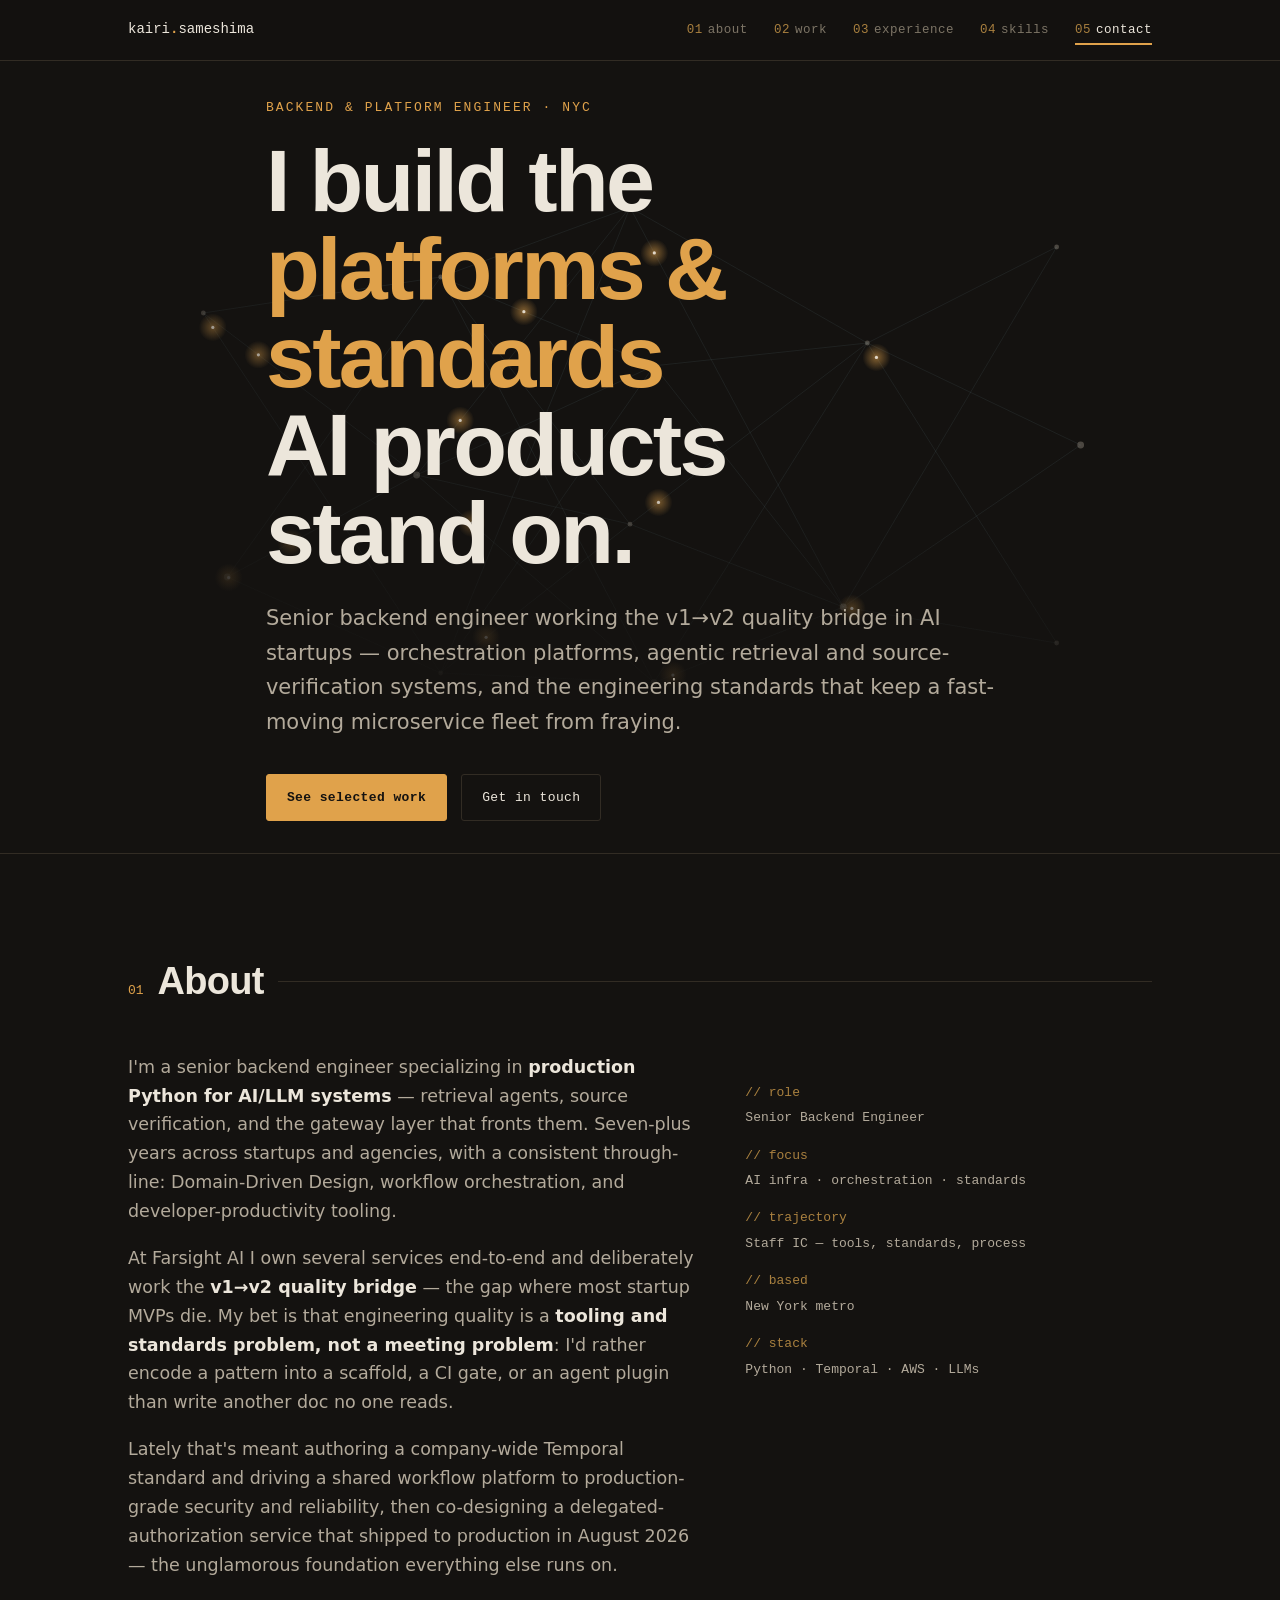
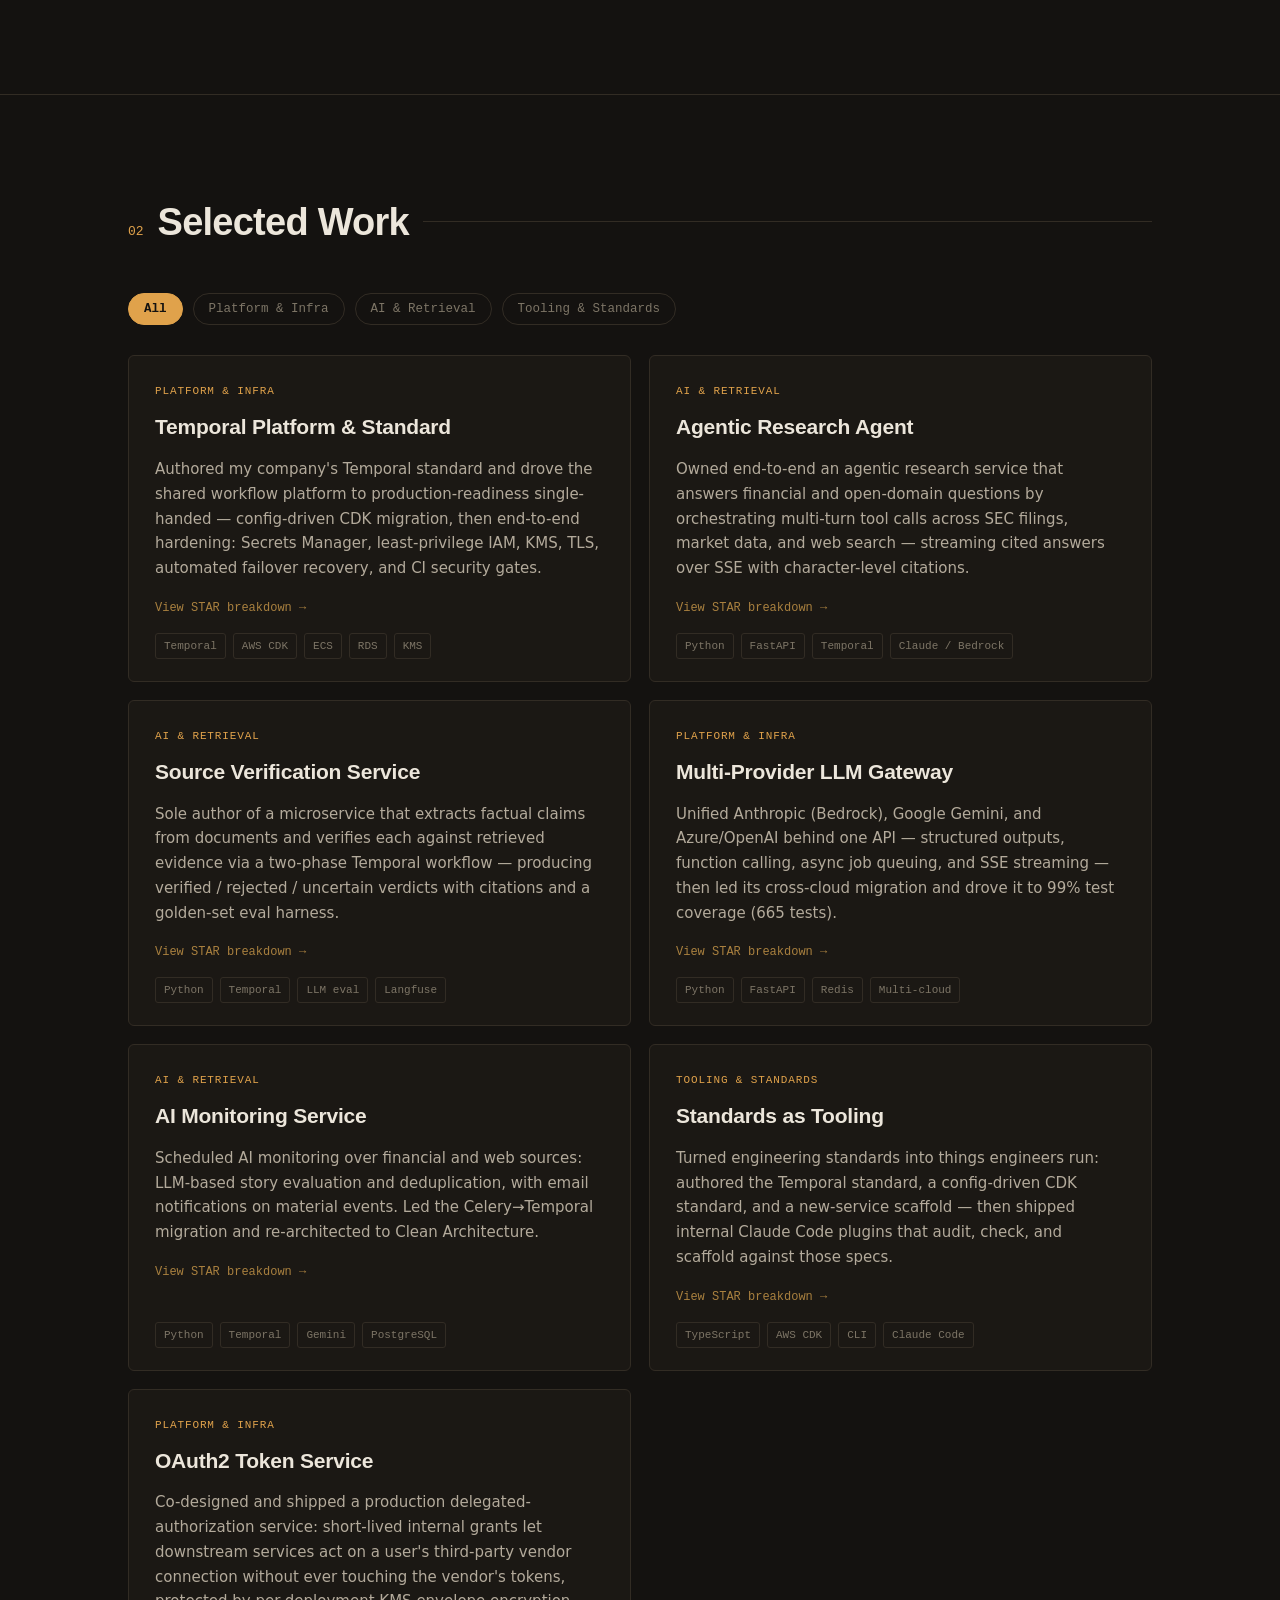
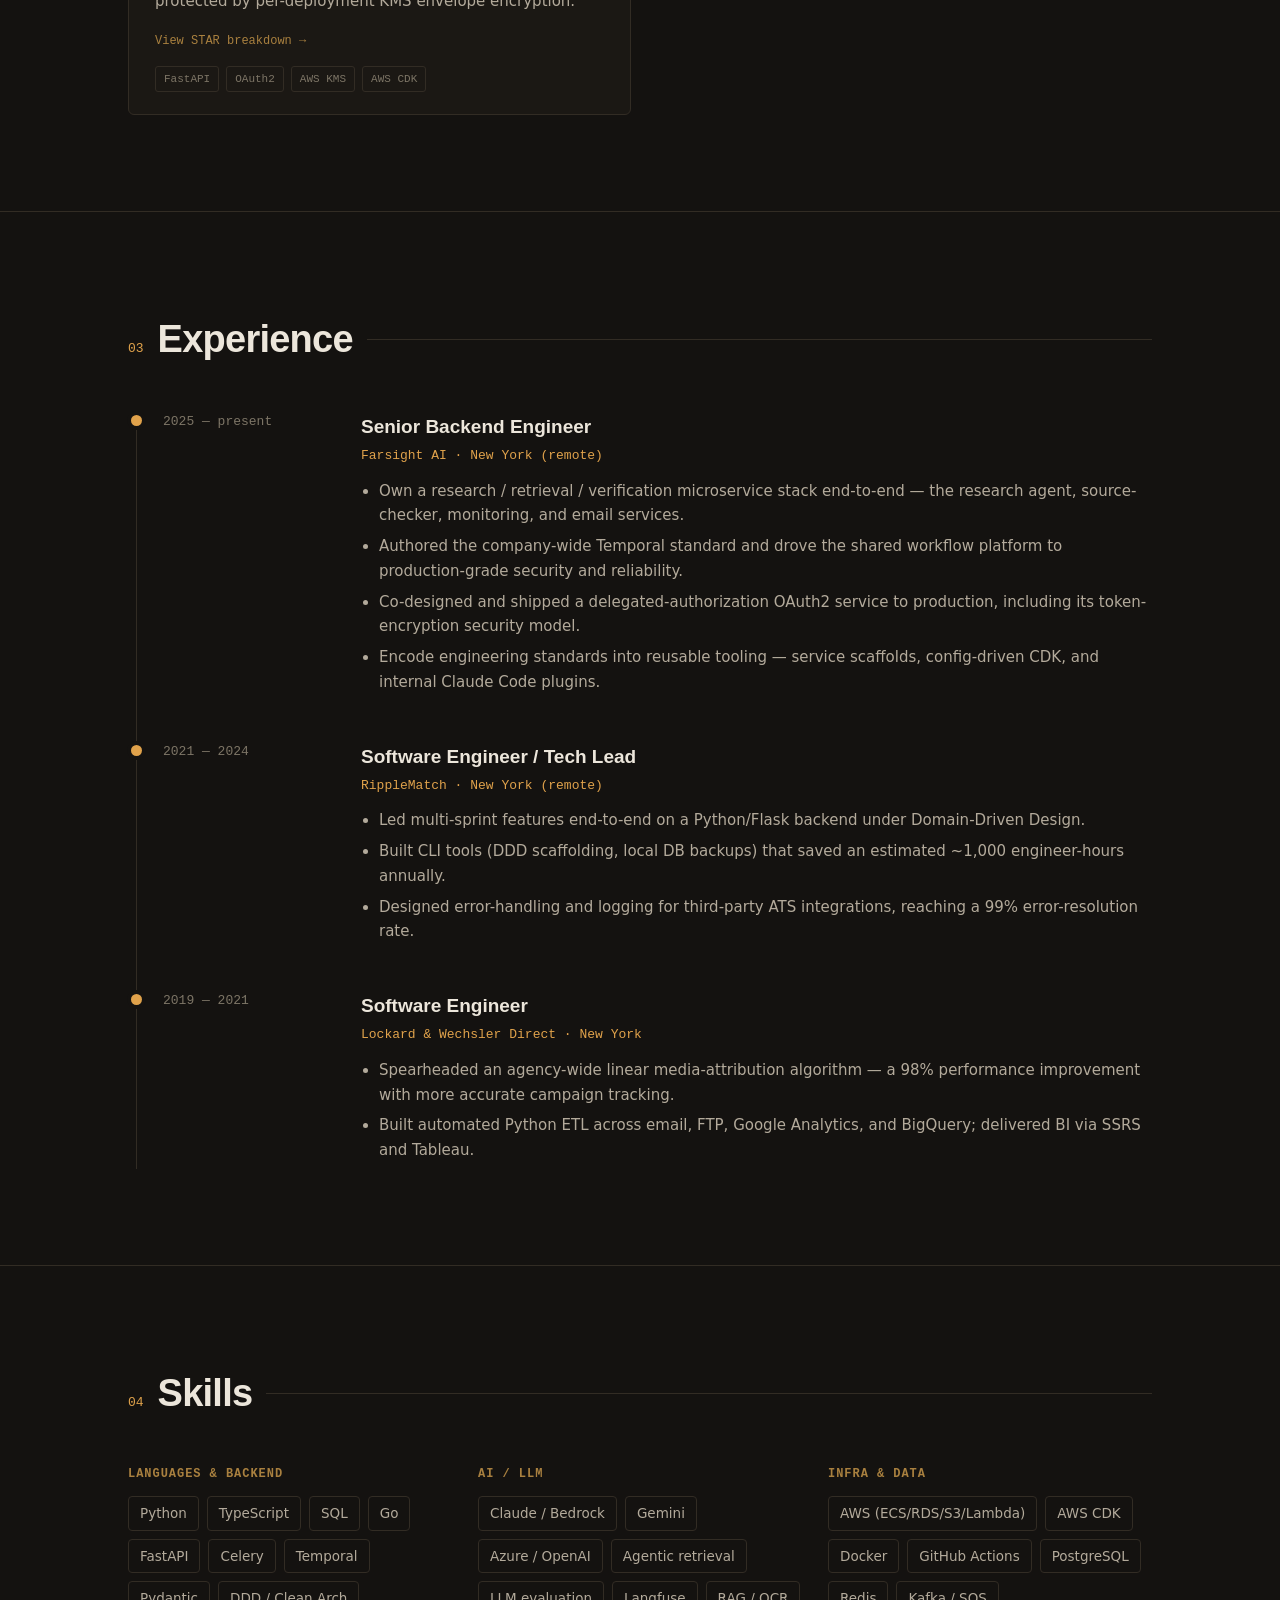
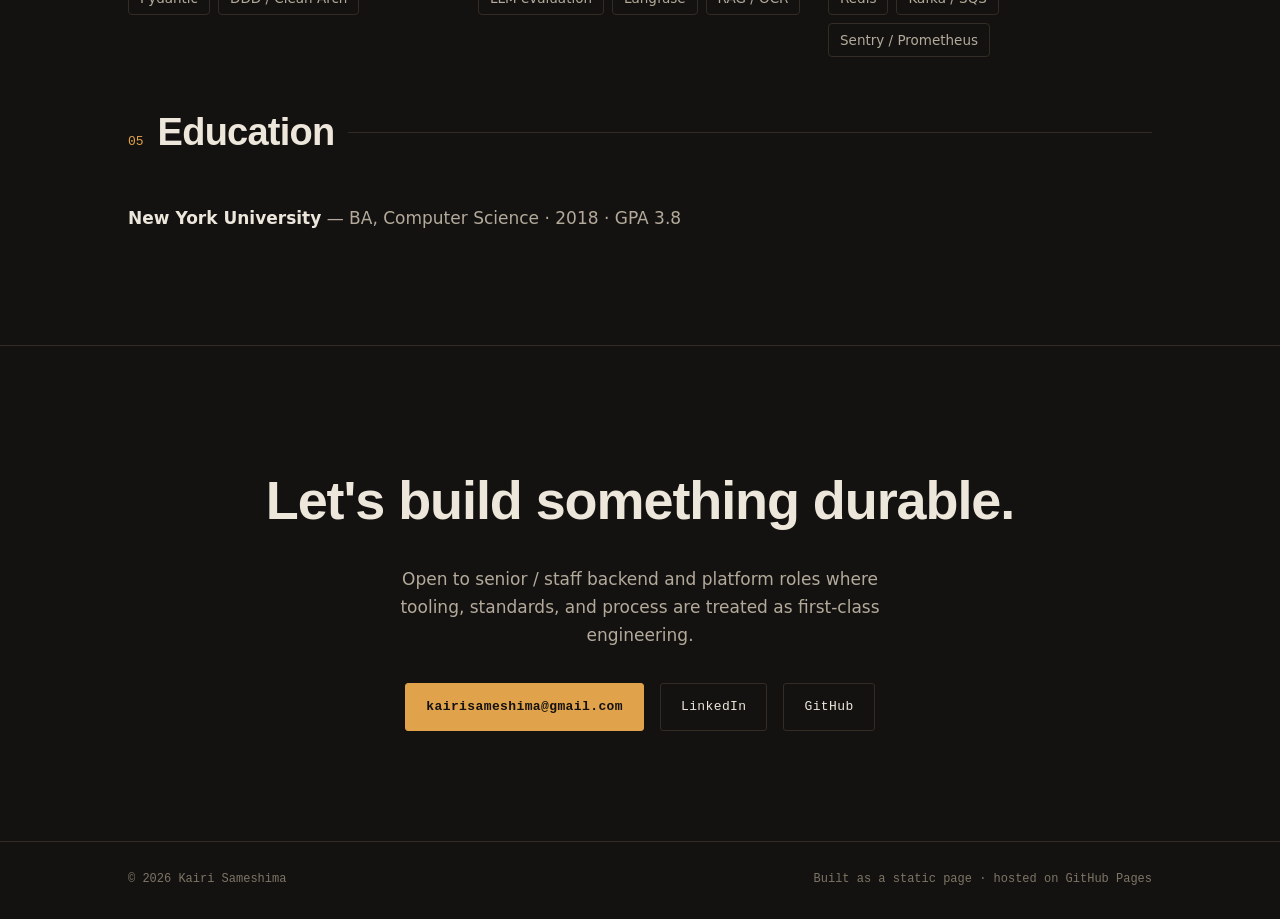
==== commit 36b97be2: "Add oauth2_token_service + mega-city-one facts, refresh stale project metadata - New project files: " ====
--- a/index.html
+++ b/index.html
@@ -44,7 +44,7 @@
         <div class="reveal">
           <p>I'm a senior backend engineer specializing in <strong>production Python for AI/LLM systems</strong> — retrieval agents, source verification, and the gateway layer that fronts them. Seven-plus years across startups and agencies, with a consistent through-line: Domain-Driven Design, workflow orchestration, and developer-productivity tooling.</p>
           <p>At Farsight AI I own several services end-to-end and deliberately work the <strong>v1→v2 quality bridge</strong> — the gap where most startup MVPs die. My bet is that engineering quality is a <strong>tooling and standards problem, not a meeting problem</strong>: I'd rather encode a pattern into a scaffold, a CI gate, or an agent plugin than write another doc no one reads.</p>
-          <p>Lately that's meant authoring a company-wide Temporal standard and driving a shared workflow platform to production-grade security and reliability — the unglamorous foundation everything else runs on.</p>
+          <p>Lately that's meant authoring a company-wide Temporal standard and driving a shared workflow platform to production-grade security and reliability, then co-designing a delegated-authorization service that shipped to production in August 2026 — the unglamorous foundation everything else runs on.</p>
         </div>
         <dl class="side reveal">
           <dt>// role</dt><dd>Senior Backend Engineer</dd>
@@ -114,6 +114,14 @@
           <p>Turned engineering standards into things engineers run: authored the Temporal standard, a config-driven CDK standard, and a new-service scaffold — then shipped internal Claude Code plugins that audit, check, and scaffold against those specs.</p>
           <p class="more">View STAR breakdown →</p>
           <div class="tags"><span class="tag">TypeScript</span><span class="tag">AWS CDK</span><span class="tag">CLI</span><span class="tag">Claude Code</span></div>
+        </a>
+
+        <a class="card reveal" href="work/oauth2.html" data-cat="platform">
+          <span class="cat">Platform &amp; Infra</span>
+          <h3>OAuth2 Token Service</h3>
+          <p>Co-designed and shipped a production delegated-authorization service: short-lived internal grants let downstream services act on a user's third-party vendor connection without ever touching the vendor's tokens, protected by per-deployment KMS envelope encryption.</p>
+          <p class="more">View STAR breakdown →</p>
+          <div class="tags"><span class="tag">FastAPI</span><span class="tag">OAuth2</span><span class="tag">AWS KMS</span><span class="tag">AWS CDK</span></div>
         </a>
 
       </div>
@@ -132,6 +140,7 @@
             <ul>
               <li>Own a research / retrieval / verification microservice stack end-to-end — the research agent, source-checker, monitoring, and email services.</li>
               <li>Authored the company-wide Temporal standard and drove the shared workflow platform to production-grade security and reliability.</li>
+              <li>Co-designed and shipped a delegated-authorization OAuth2 service to production, including its token-encryption security model.</li>
               <li>Encode engineering standards into reusable tooling — service scaffolds, config-driven CDK, and internal Claude Code plugins.</li>
             </ul>
           </div>
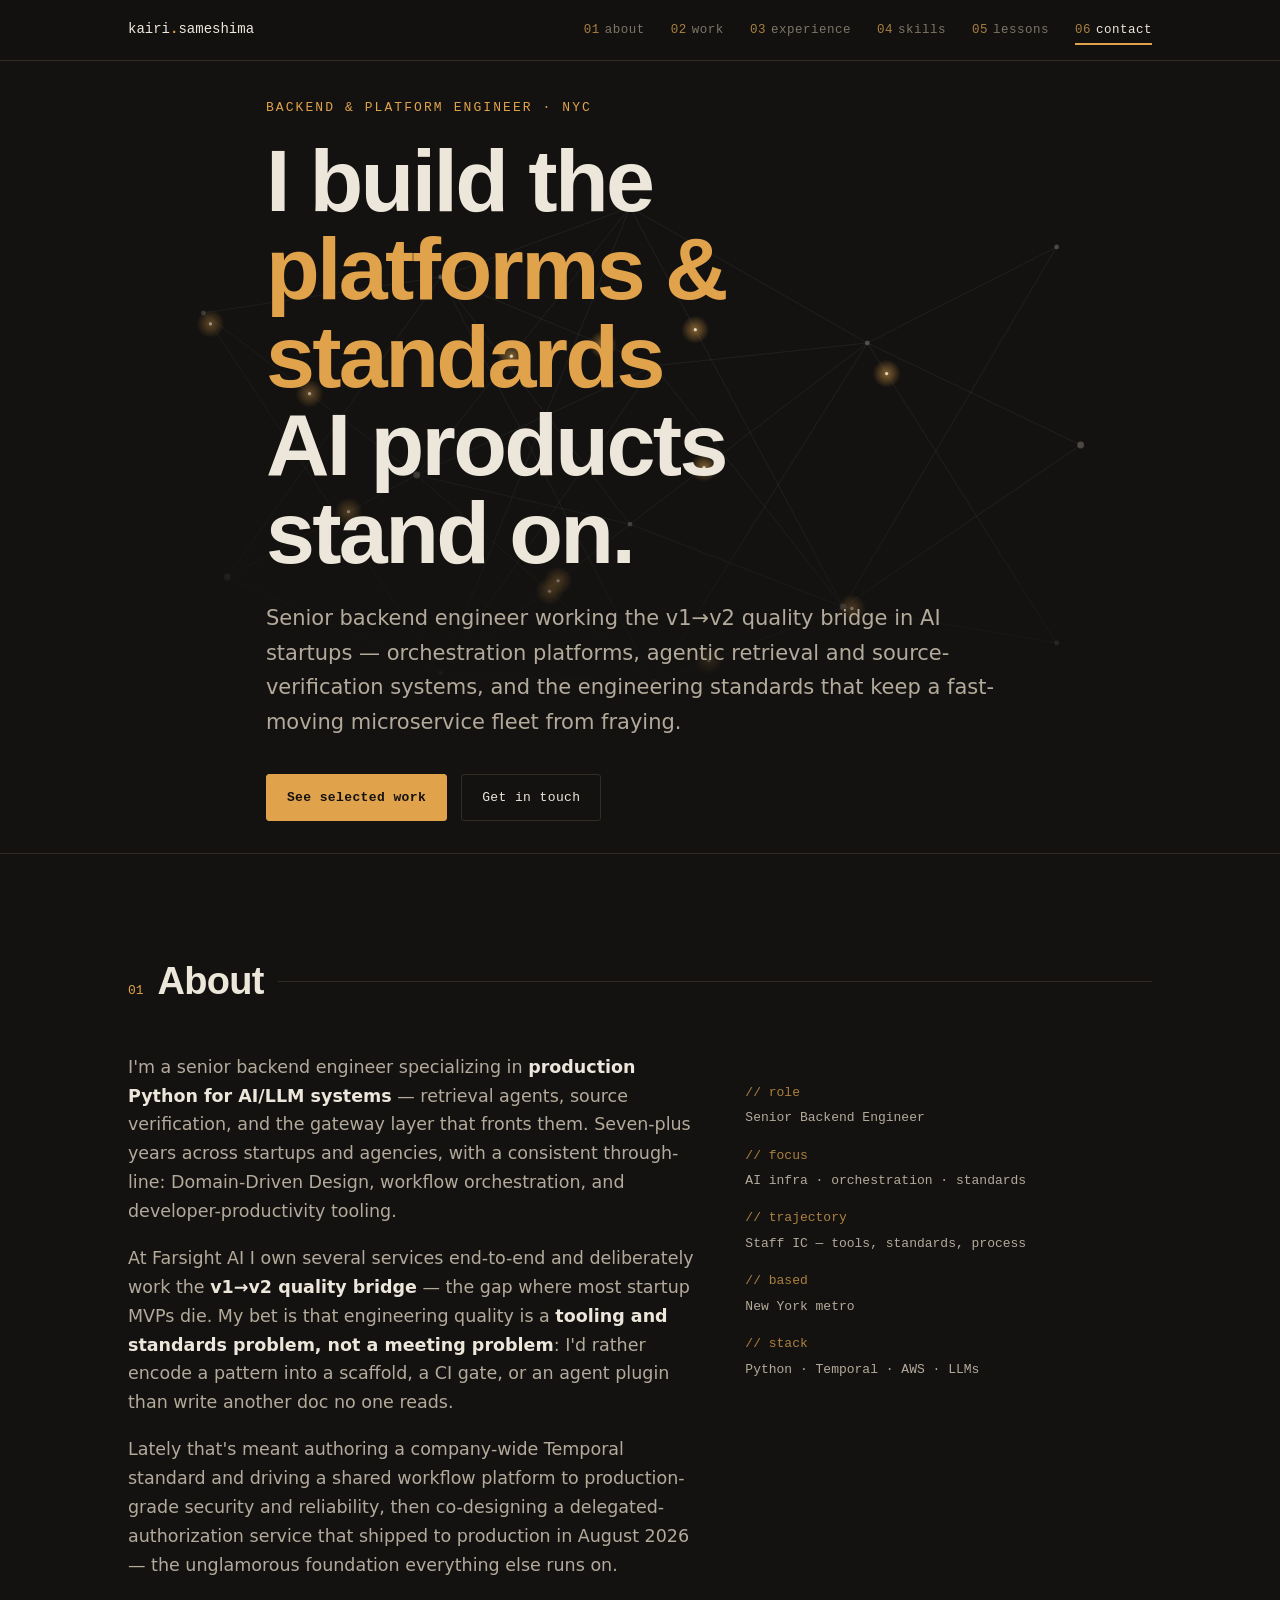
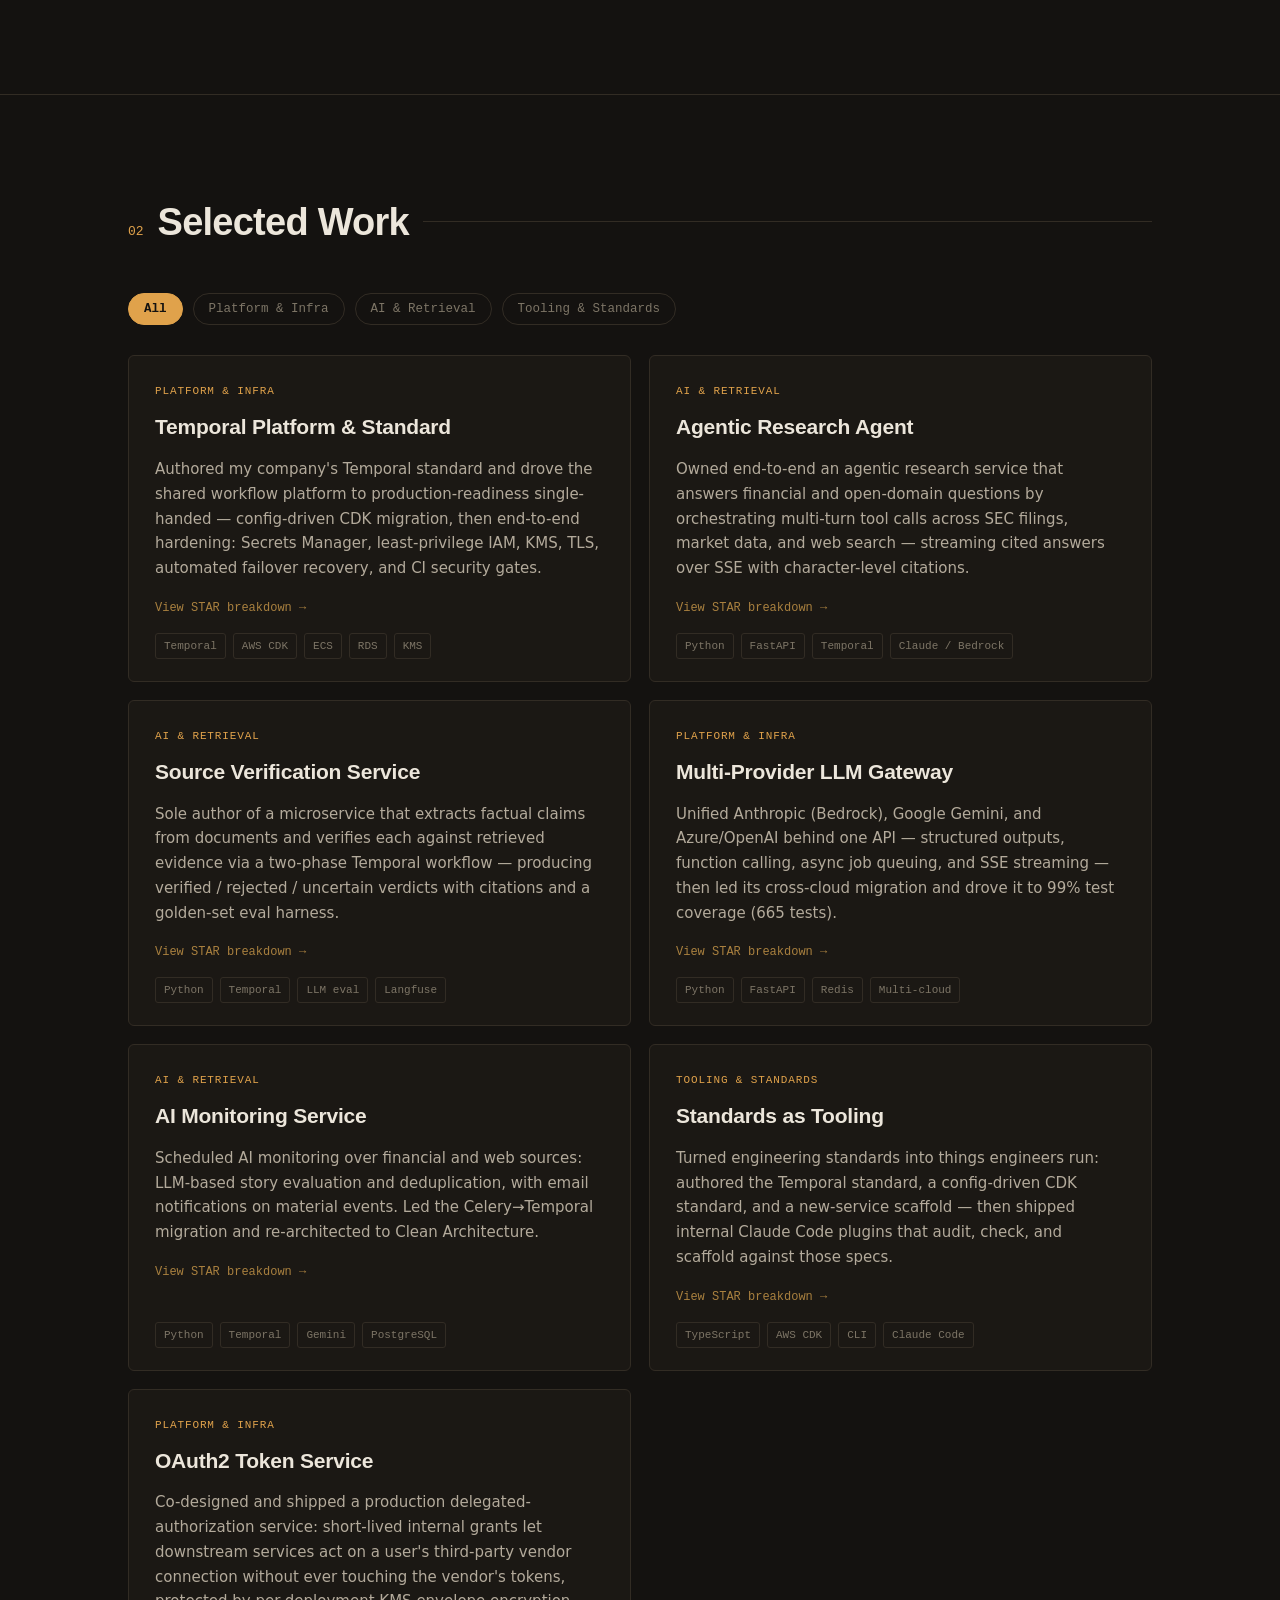
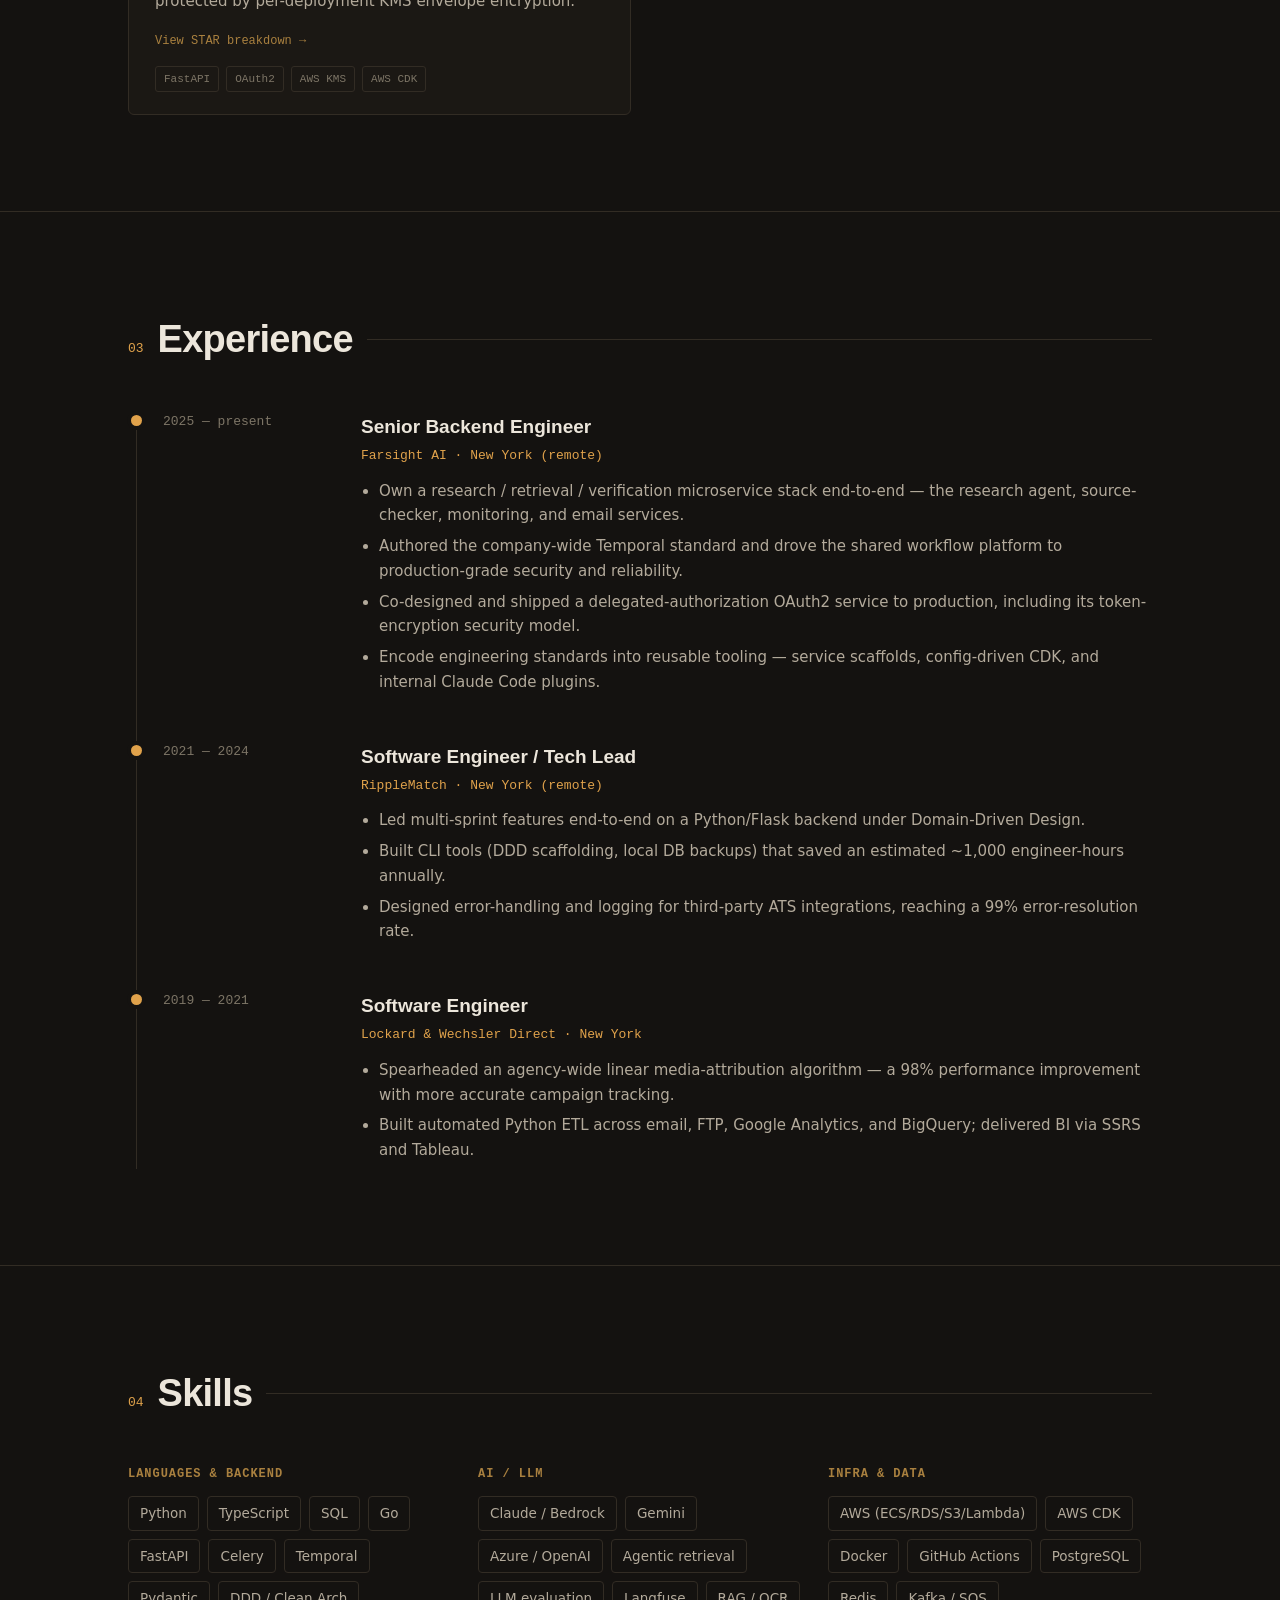
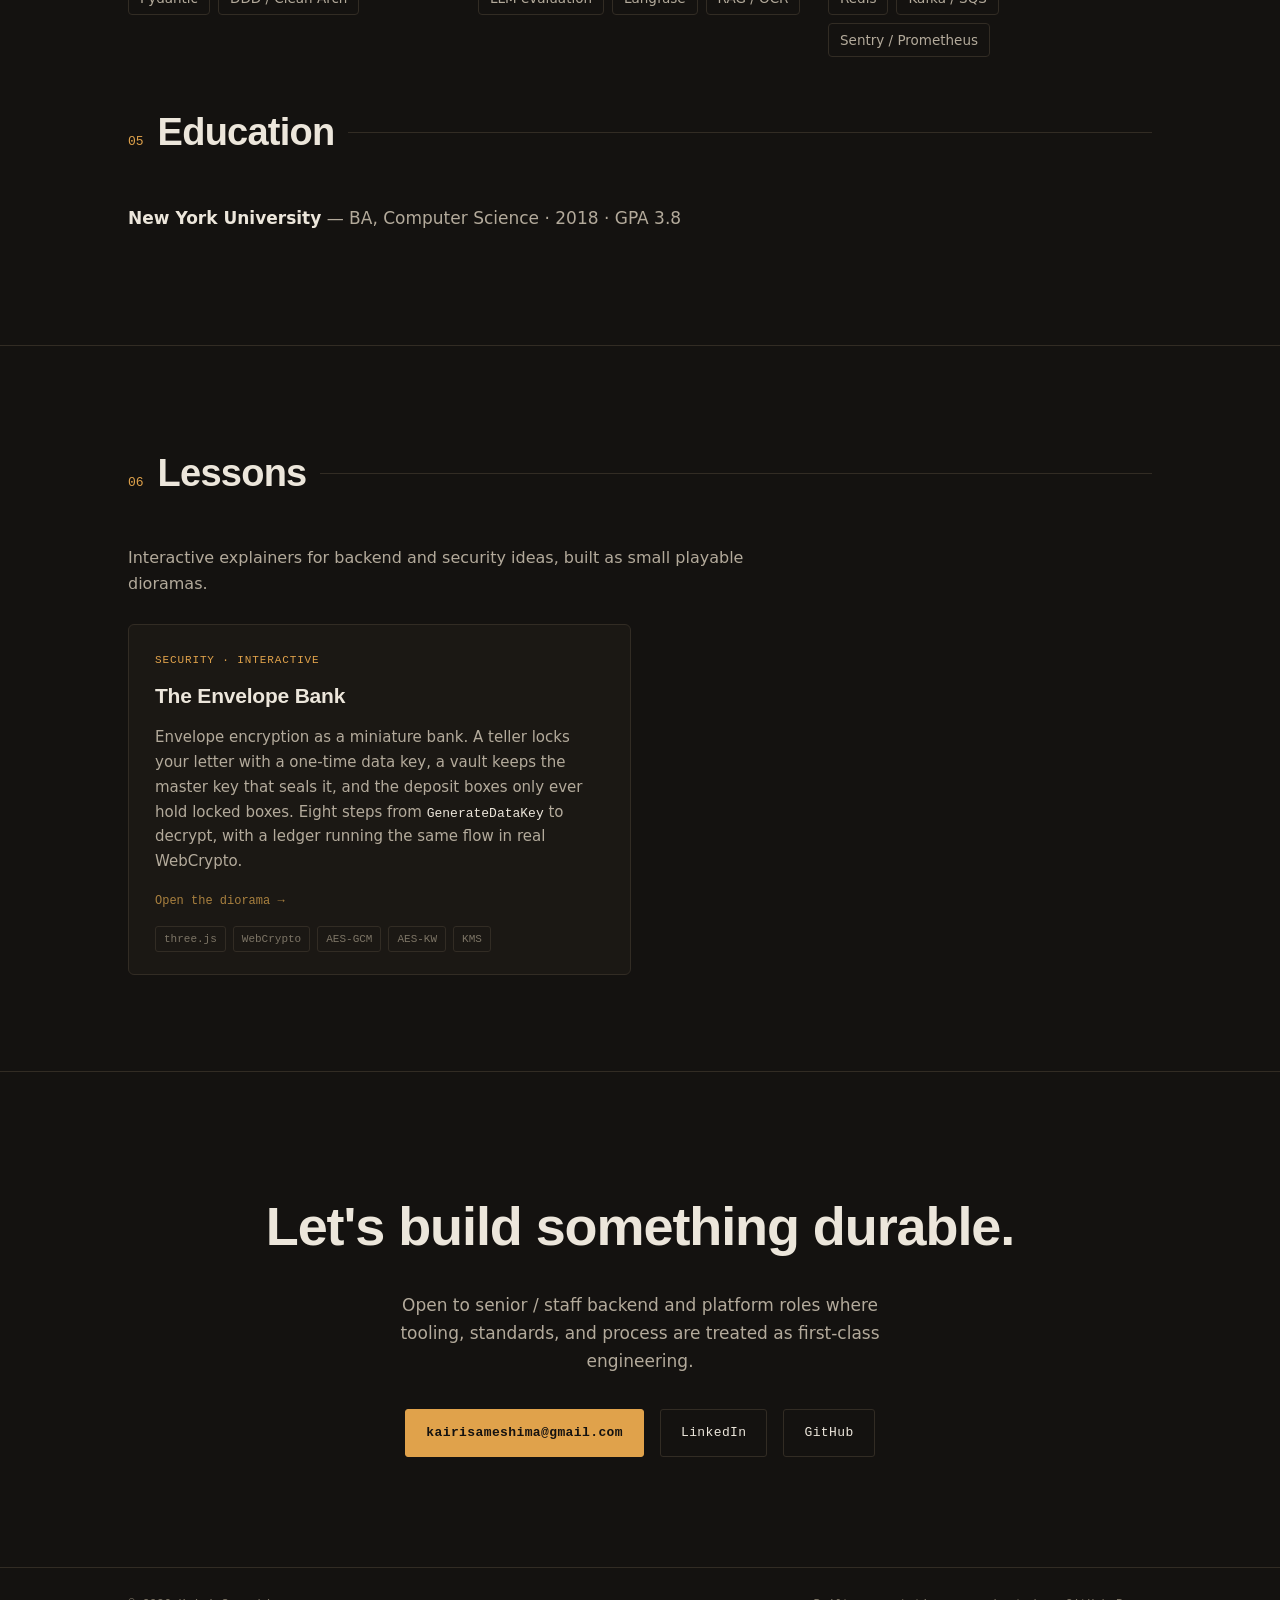
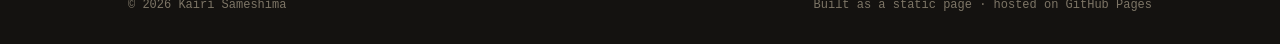
==== commit a673e85f: "feat: add lessons section with envelope bank - add a Lessons section (06) and nav link listing inter" ====
--- a/index.html
+++ b/index.html
@@ -17,7 +17,8 @@
       <a href="#work"><span class="n">02</span>work</a>
       <a href="#experience"><span class="n">03</span>experience</a>
       <a href="#skills"><span class="n">04</span>skills</a>
-      <a href="#contact"><span class="n">05</span>contact</a>
+      <a href="#lessons"><span class="n">05</span>lessons</a>
+      <a href="#contact"><span class="n">06</span>contact</a>
     </div>
   </div>
 </nav>
@@ -201,6 +202,24 @@
       <div style="margin-top:44px" class="reveal">
         <div class="sec-label"><span class="num">05</span><h2>Education</h2><span class="rule"></span></div>
         <p class="edu"><b>New York University</b> — BA, Computer Science · 2018 · GPA 3.8</p>
+      </div>
+    </div>
+  </section>
+
+  <section id="lessons">
+    <div class="wrap">
+      <div class="sec-label reveal"><span class="num">06</span><h2>Lessons</h2><span class="rule"></span></div>
+      <p class="lessons-intro reveal">Interactive explainers for backend and security ideas, built as small playable dioramas.</p>
+      <div class="lessons">
+
+        <a class="card reveal" href="lessons/envelope-encryption/">
+          <span class="cat">Security · Interactive</span>
+          <h3>The Envelope Bank</h3>
+          <p>Envelope encryption as a miniature bank. A teller locks your letter with a one-time data key, a vault keeps the master key that seals it, and the deposit boxes only ever hold locked boxes. Eight steps from <code>GenerateDataKey</code> to decrypt, with a ledger running the same flow in real WebCrypto.</p>
+          <p class="more">Open the diorama →</p>
+          <div class="tags"><span class="tag">three.js</span><span class="tag">WebCrypto</span><span class="tag">AES-GCM</span><span class="tag">AES-KW</span><span class="tag">KMS</span></div>
+        </a>
+
       </div>
     </div>
   </section>
--- a/assets/portfolio.css
+++ b/assets/portfolio.css
@@ -80,8 +80,10 @@
 .filter:hover { color: var(--text); border-color: var(--text-3); }
 .filter.active { color: var(--ink); background: var(--amber); border-color: var(--amber); font-weight: 600; }
 
-.work { display: grid; grid-template-columns: repeat(2, 1fr); gap: 18px; }
-@media (max-width: 760px) { .work { grid-template-columns: 1fr; } }
+.work, .lessons { display: grid; grid-template-columns: repeat(2, 1fr); gap: 18px; }
+@media (max-width: 760px) { .work, .lessons { grid-template-columns: 1fr; } }
+.lessons-intro { color: var(--text-2); max-width: 62ch; margin: 0 0 26px; }
+.card code { font-family: var(--mono); font-size: 13px; color: var(--text); }
 .card { background: var(--panel); border: 1px solid var(--line); border-radius: 6px; padding: 26px 26px 22px;
   display: flex; flex-direction: column; color: var(--text); transition: transform .22s ease, border-color .22s ease, box-shadow .22s ease; }
 a.card:hover { transform: translateY(-4px); border-color: var(--amber-dim); box-shadow: 0 14px 40px -20px rgba(0,0,0,.8); color: var(--text); }
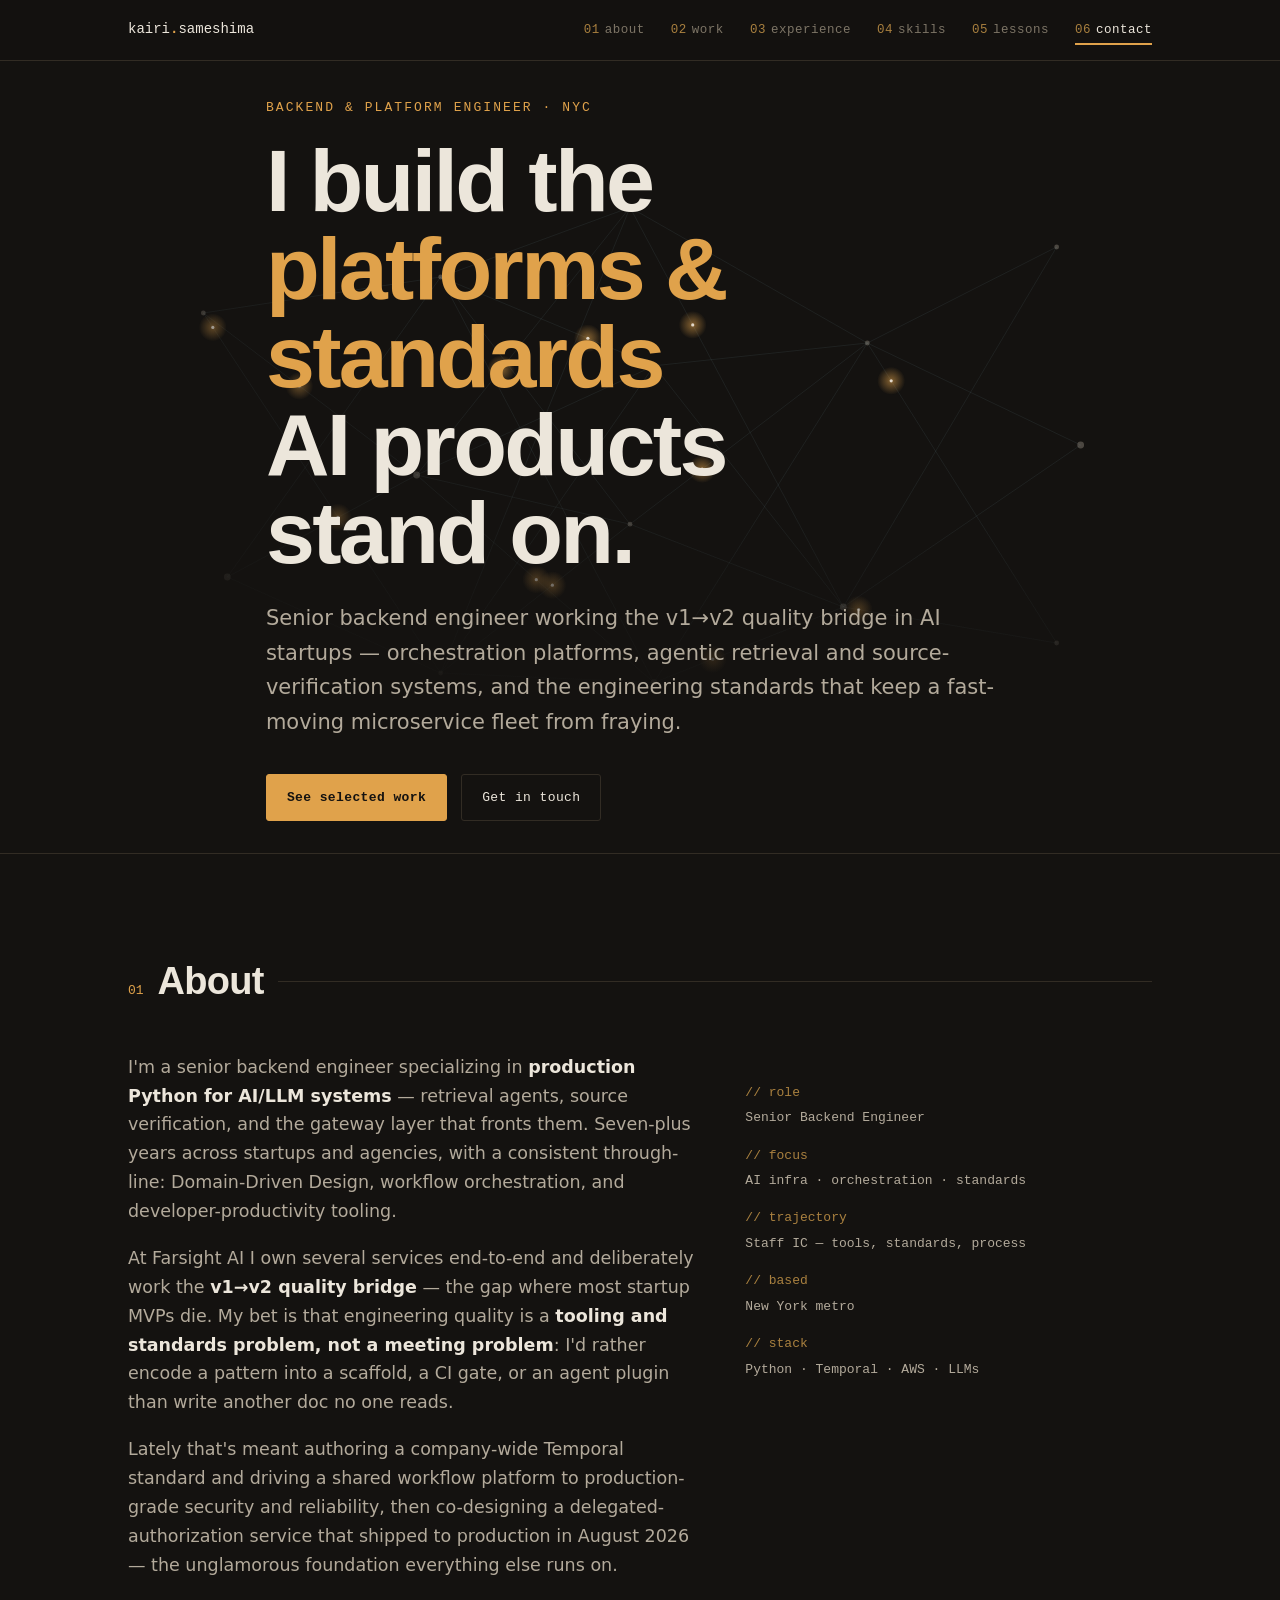
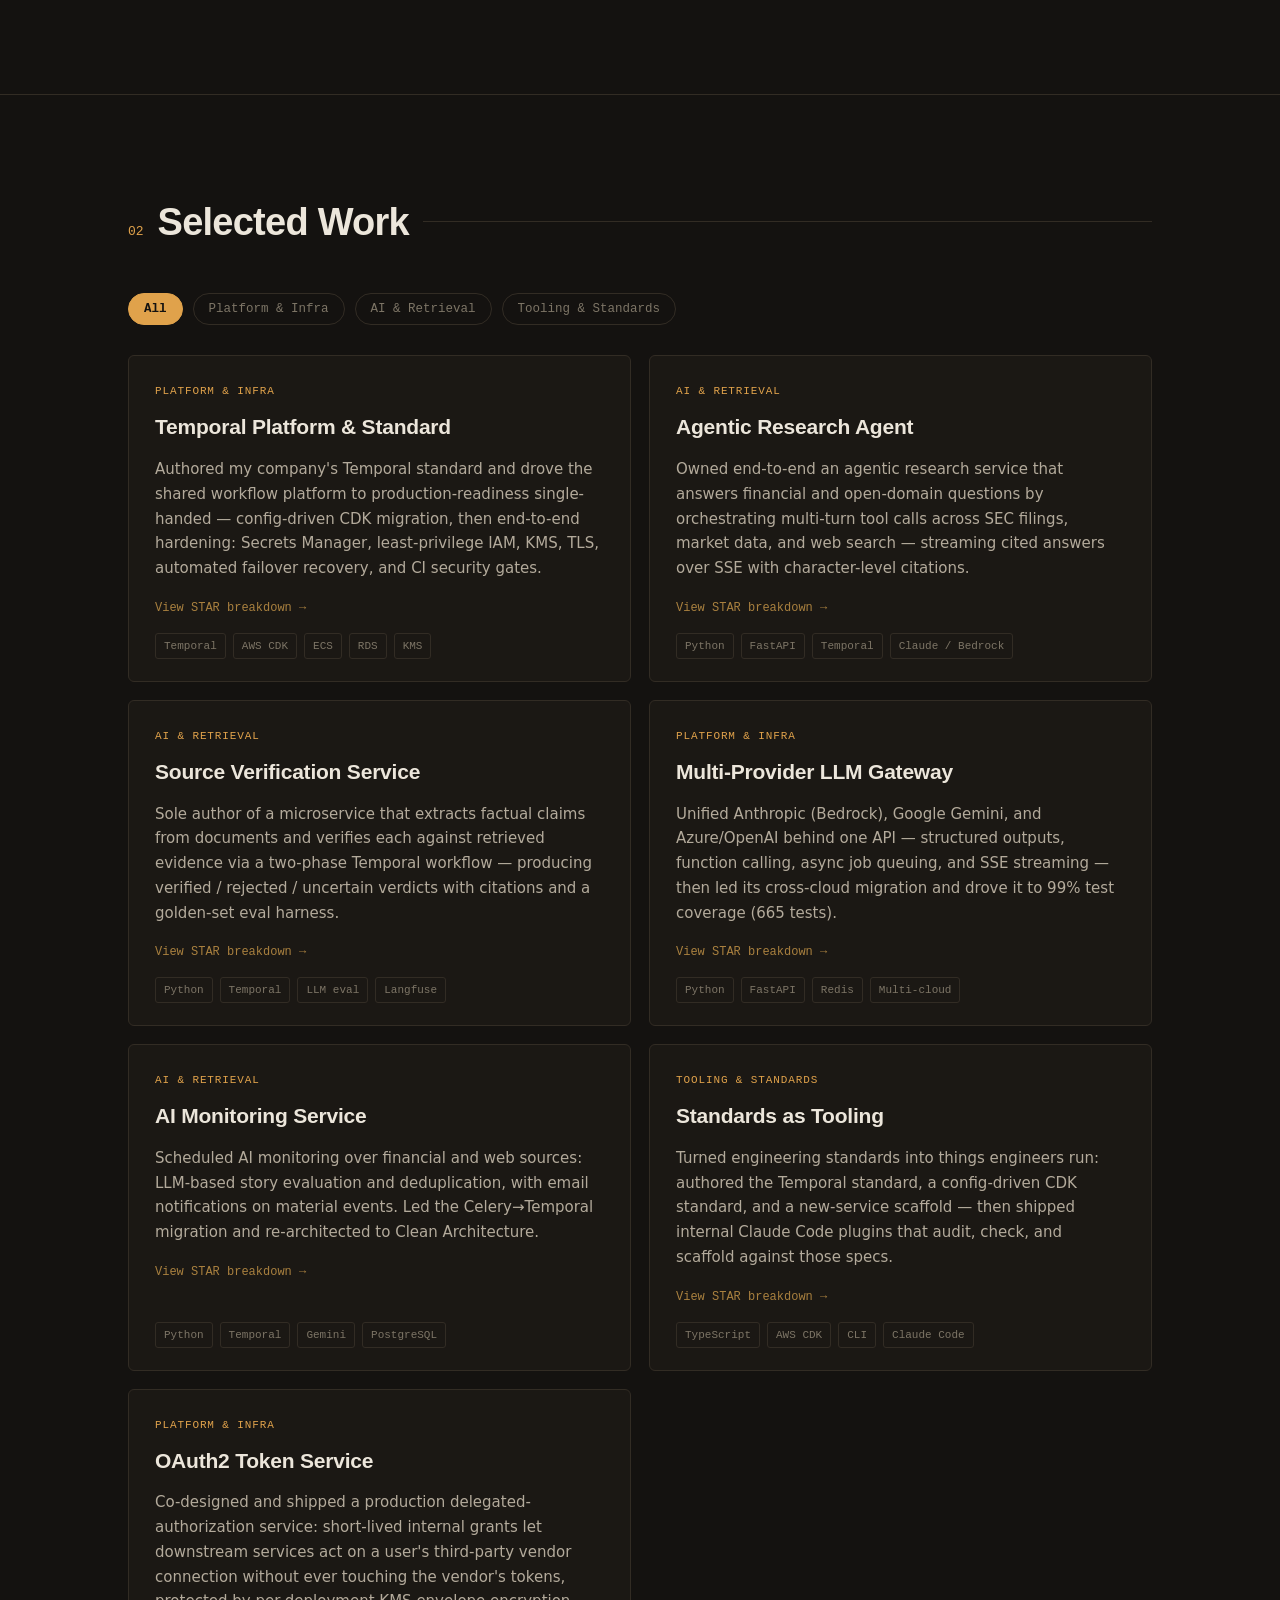
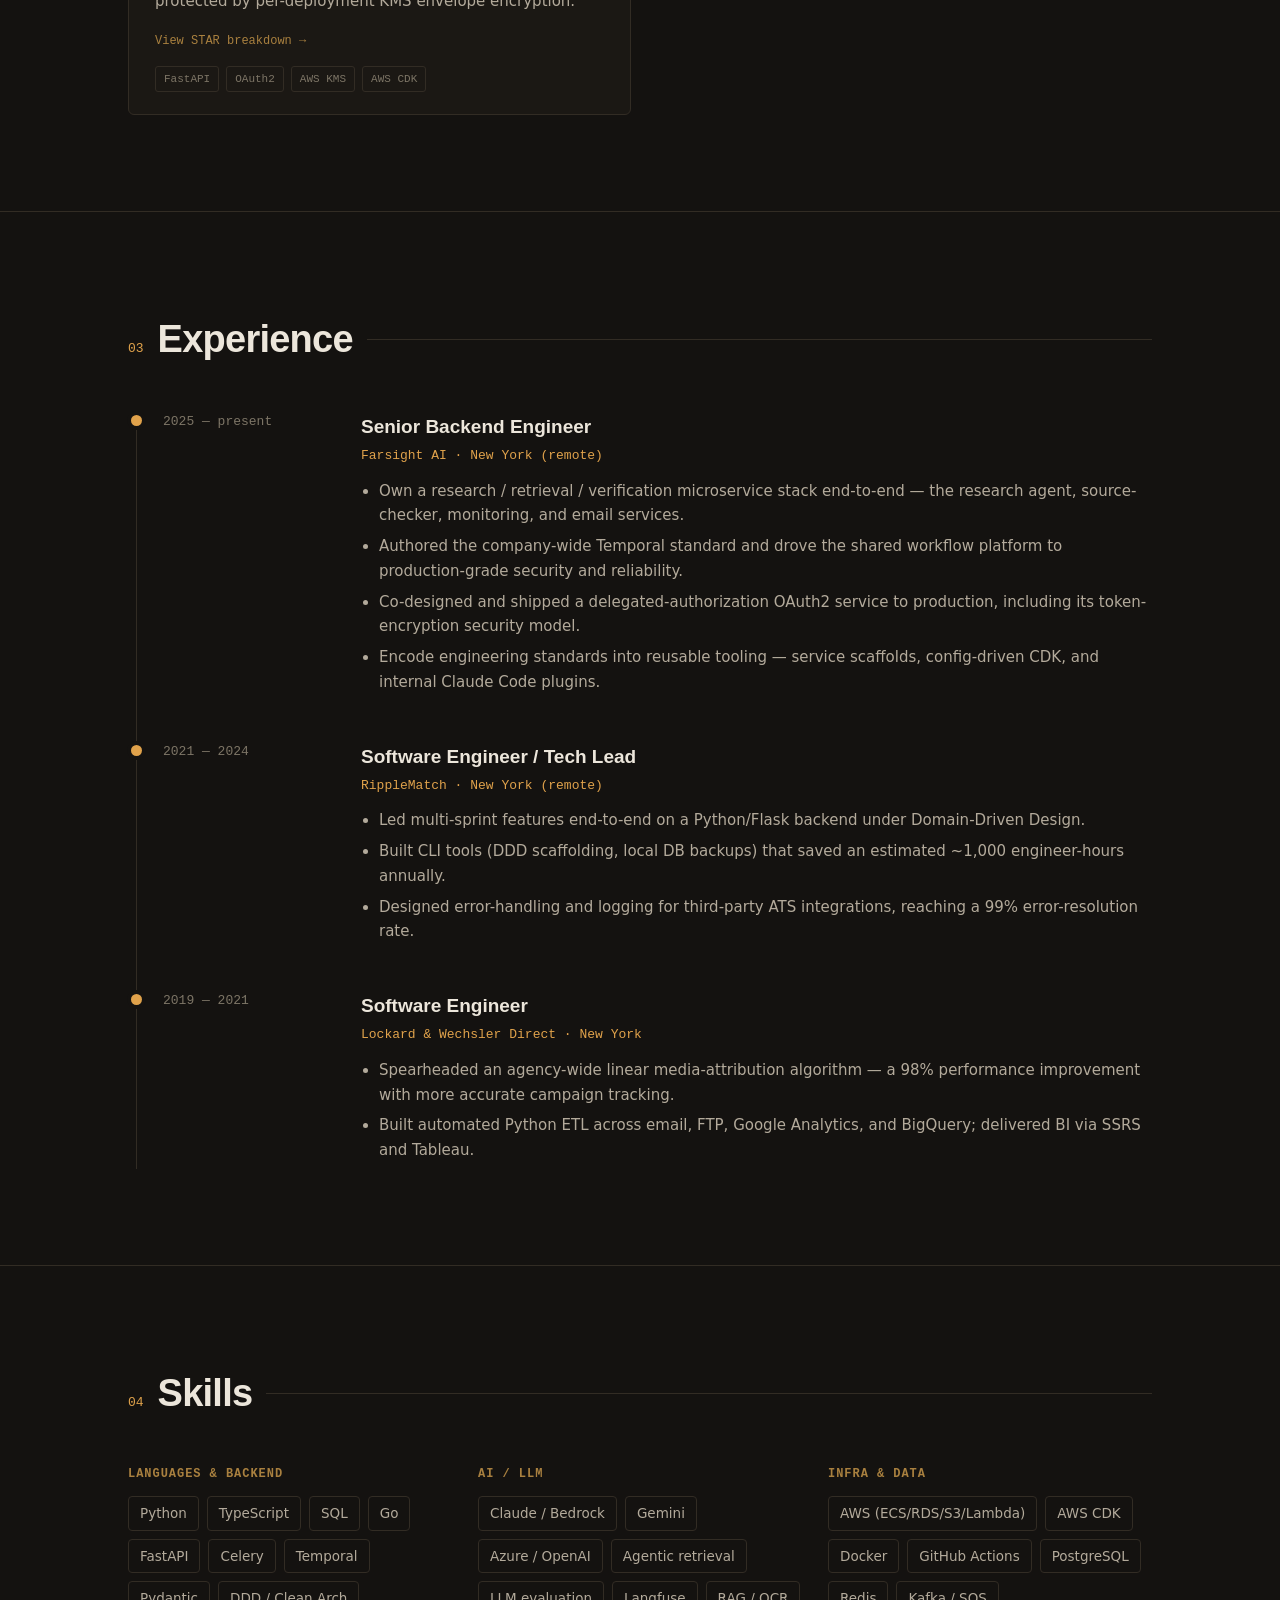
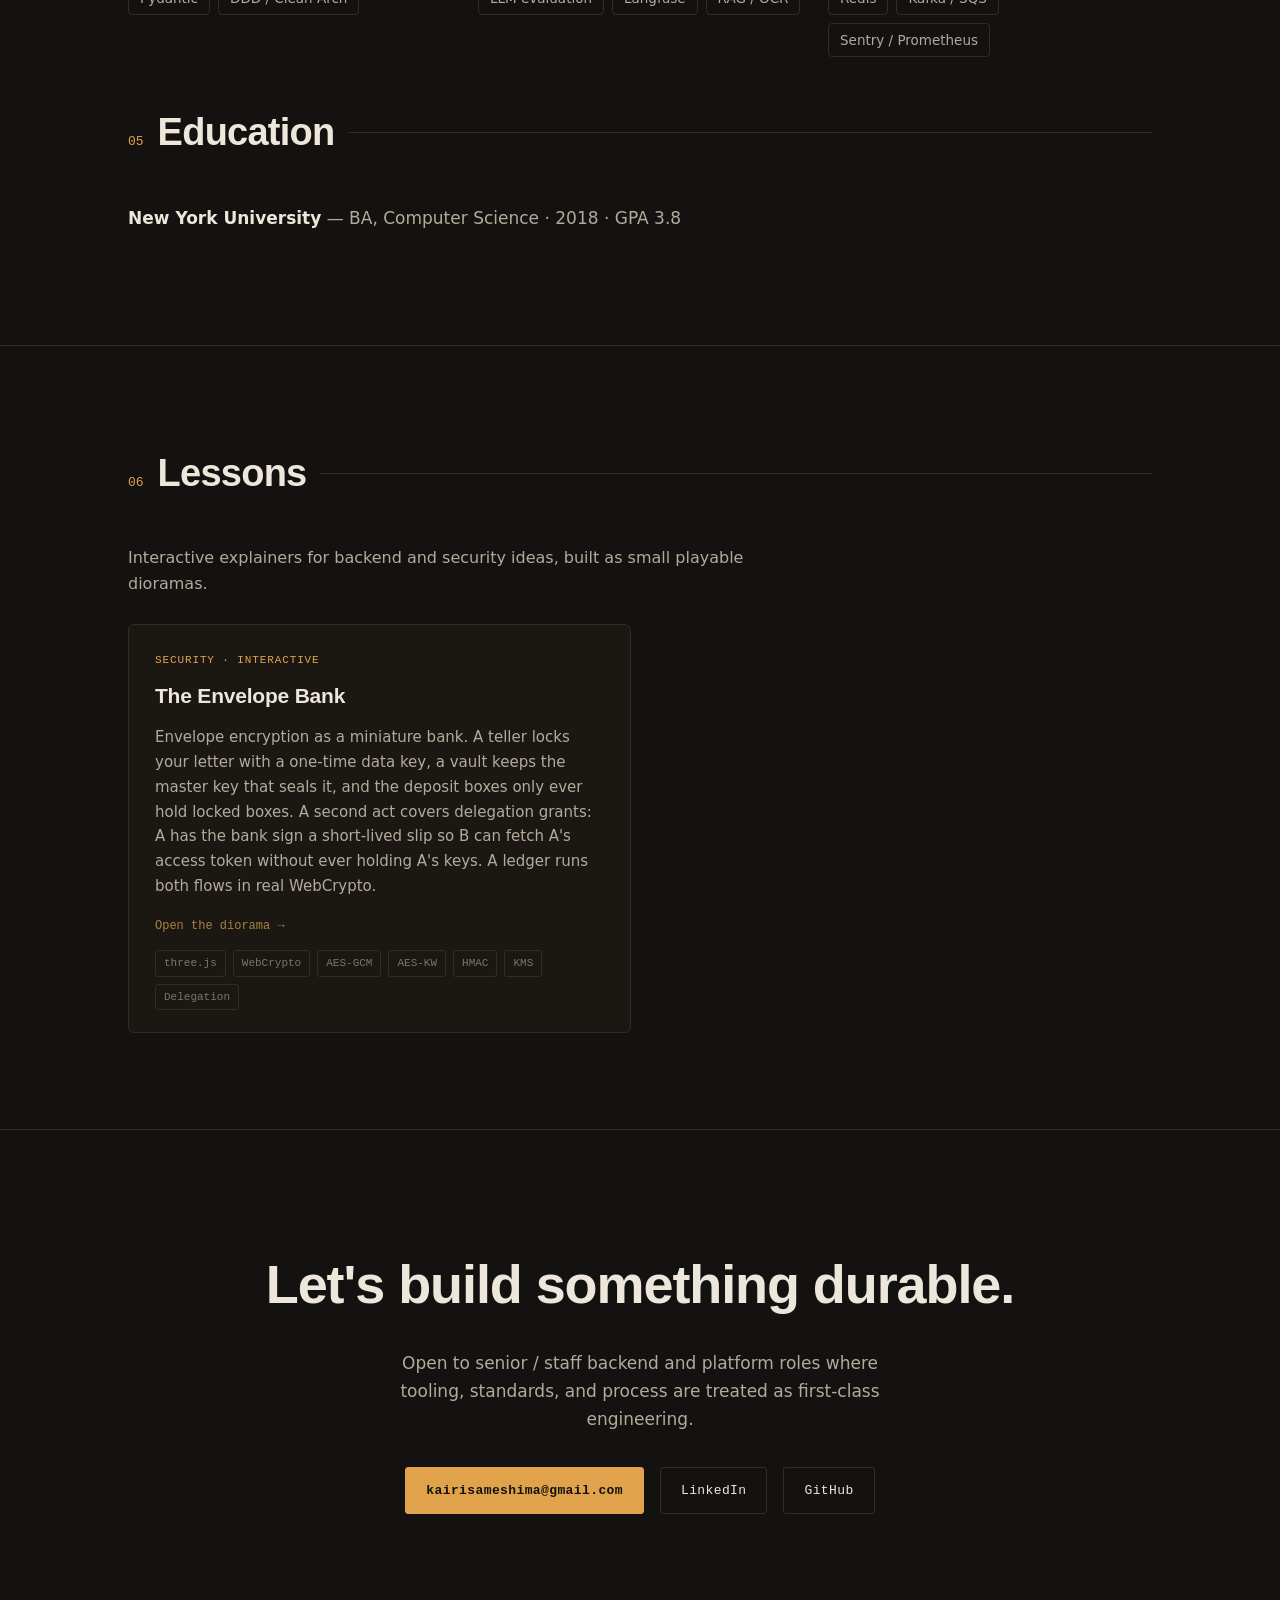
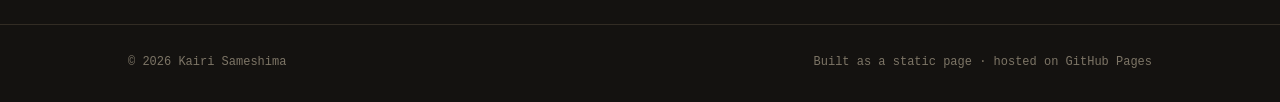
==== commit ae5db63a: "feat: add delegation grants act to envelope bank - add steps 9-13: A has the bank sign a grant namin" ====
--- a/index.html
+++ b/index.html
@@ -215,9 +215,9 @@
         <a class="card reveal" href="lessons/envelope-encryption/">
           <span class="cat">Security · Interactive</span>
           <h3>The Envelope Bank</h3>
-          <p>Envelope encryption as a miniature bank. A teller locks your letter with a one-time data key, a vault keeps the master key that seals it, and the deposit boxes only ever hold locked boxes. Eight steps from <code>GenerateDataKey</code> to decrypt, with a ledger running the same flow in real WebCrypto.</p>
+          <p>Envelope encryption as a miniature bank. A teller locks your letter with a one-time data key, a vault keeps the master key that seals it, and the deposit boxes only ever hold locked boxes. A second act covers delegation grants: A has the bank sign a short-lived slip so B can fetch A's access token without ever holding A's keys. A ledger runs both flows in real WebCrypto.</p>
           <p class="more">Open the diorama →</p>
-          <div class="tags"><span class="tag">three.js</span><span class="tag">WebCrypto</span><span class="tag">AES-GCM</span><span class="tag">AES-KW</span><span class="tag">KMS</span></div>
+          <div class="tags"><span class="tag">three.js</span><span class="tag">WebCrypto</span><span class="tag">AES-GCM</span><span class="tag">AES-KW</span><span class="tag">HMAC</span><span class="tag">KMS</span><span class="tag">Delegation</span></div>
         </a>
 
       </div>
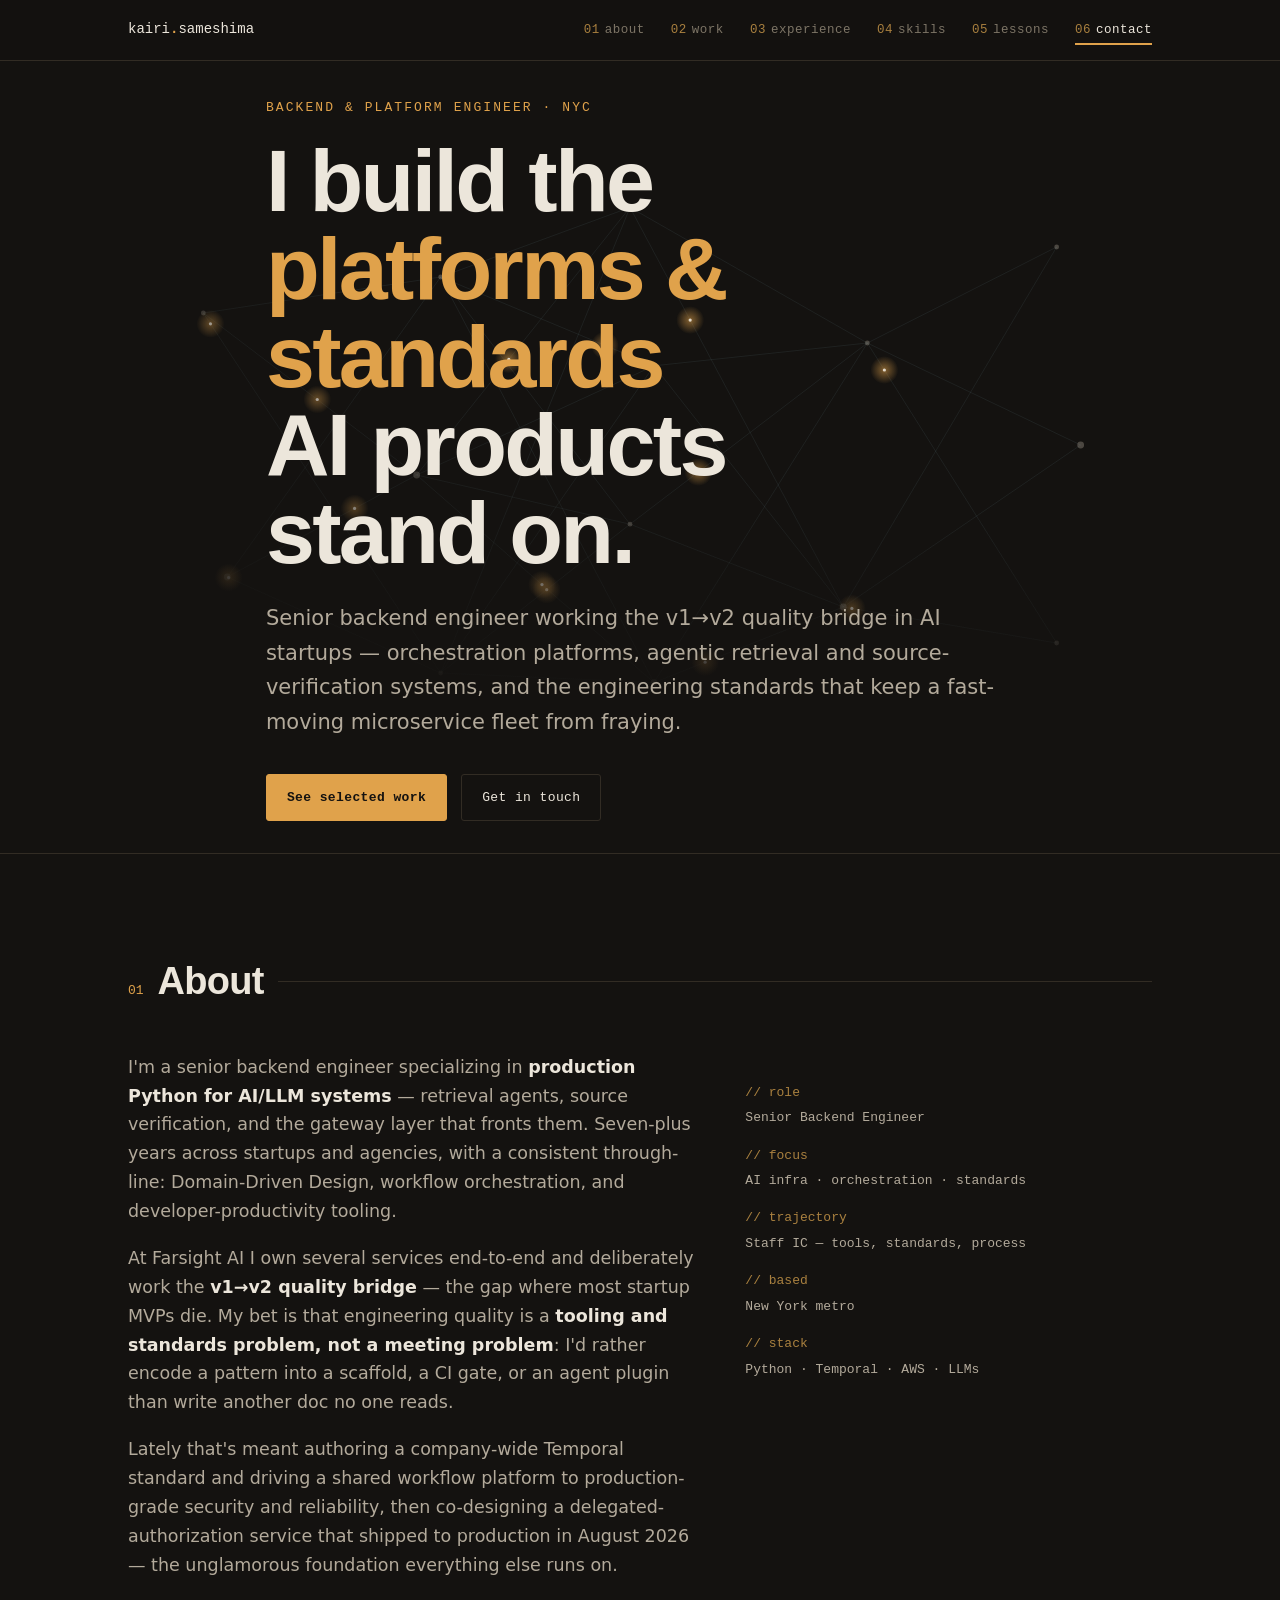
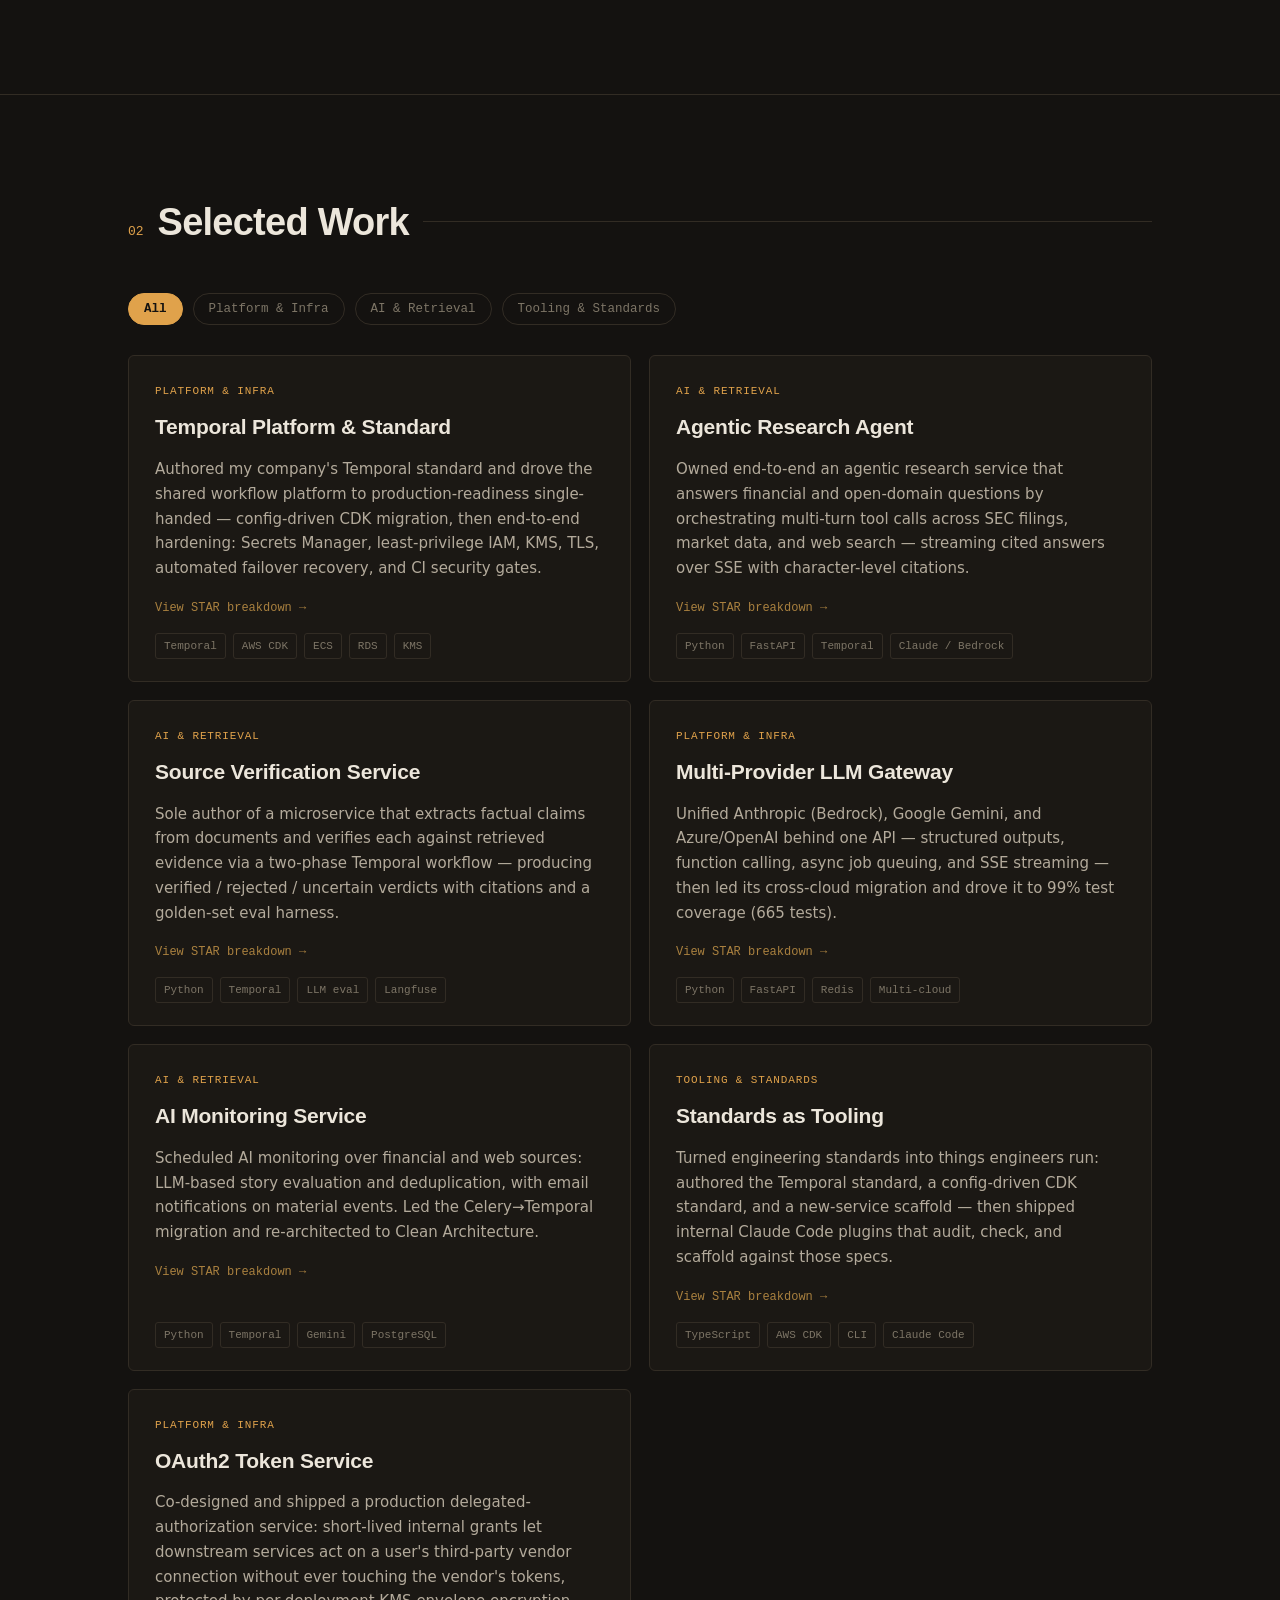
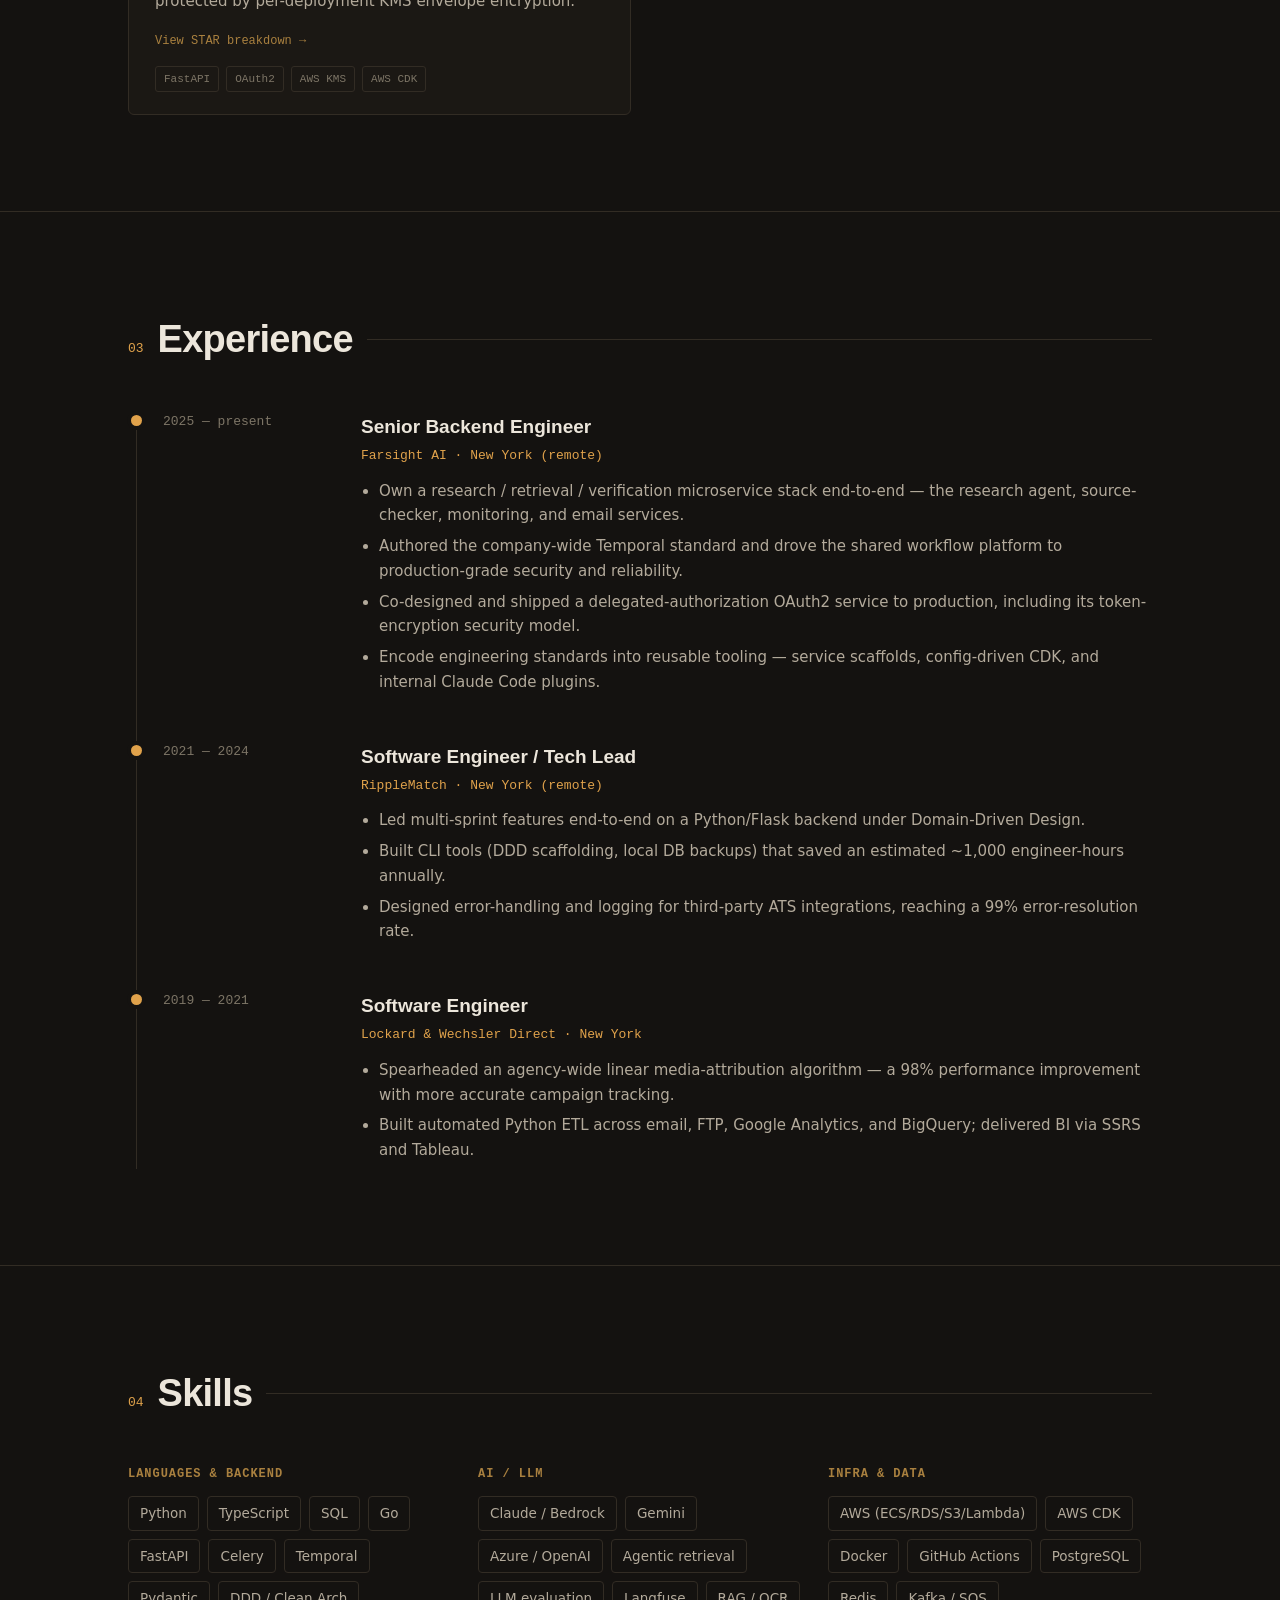
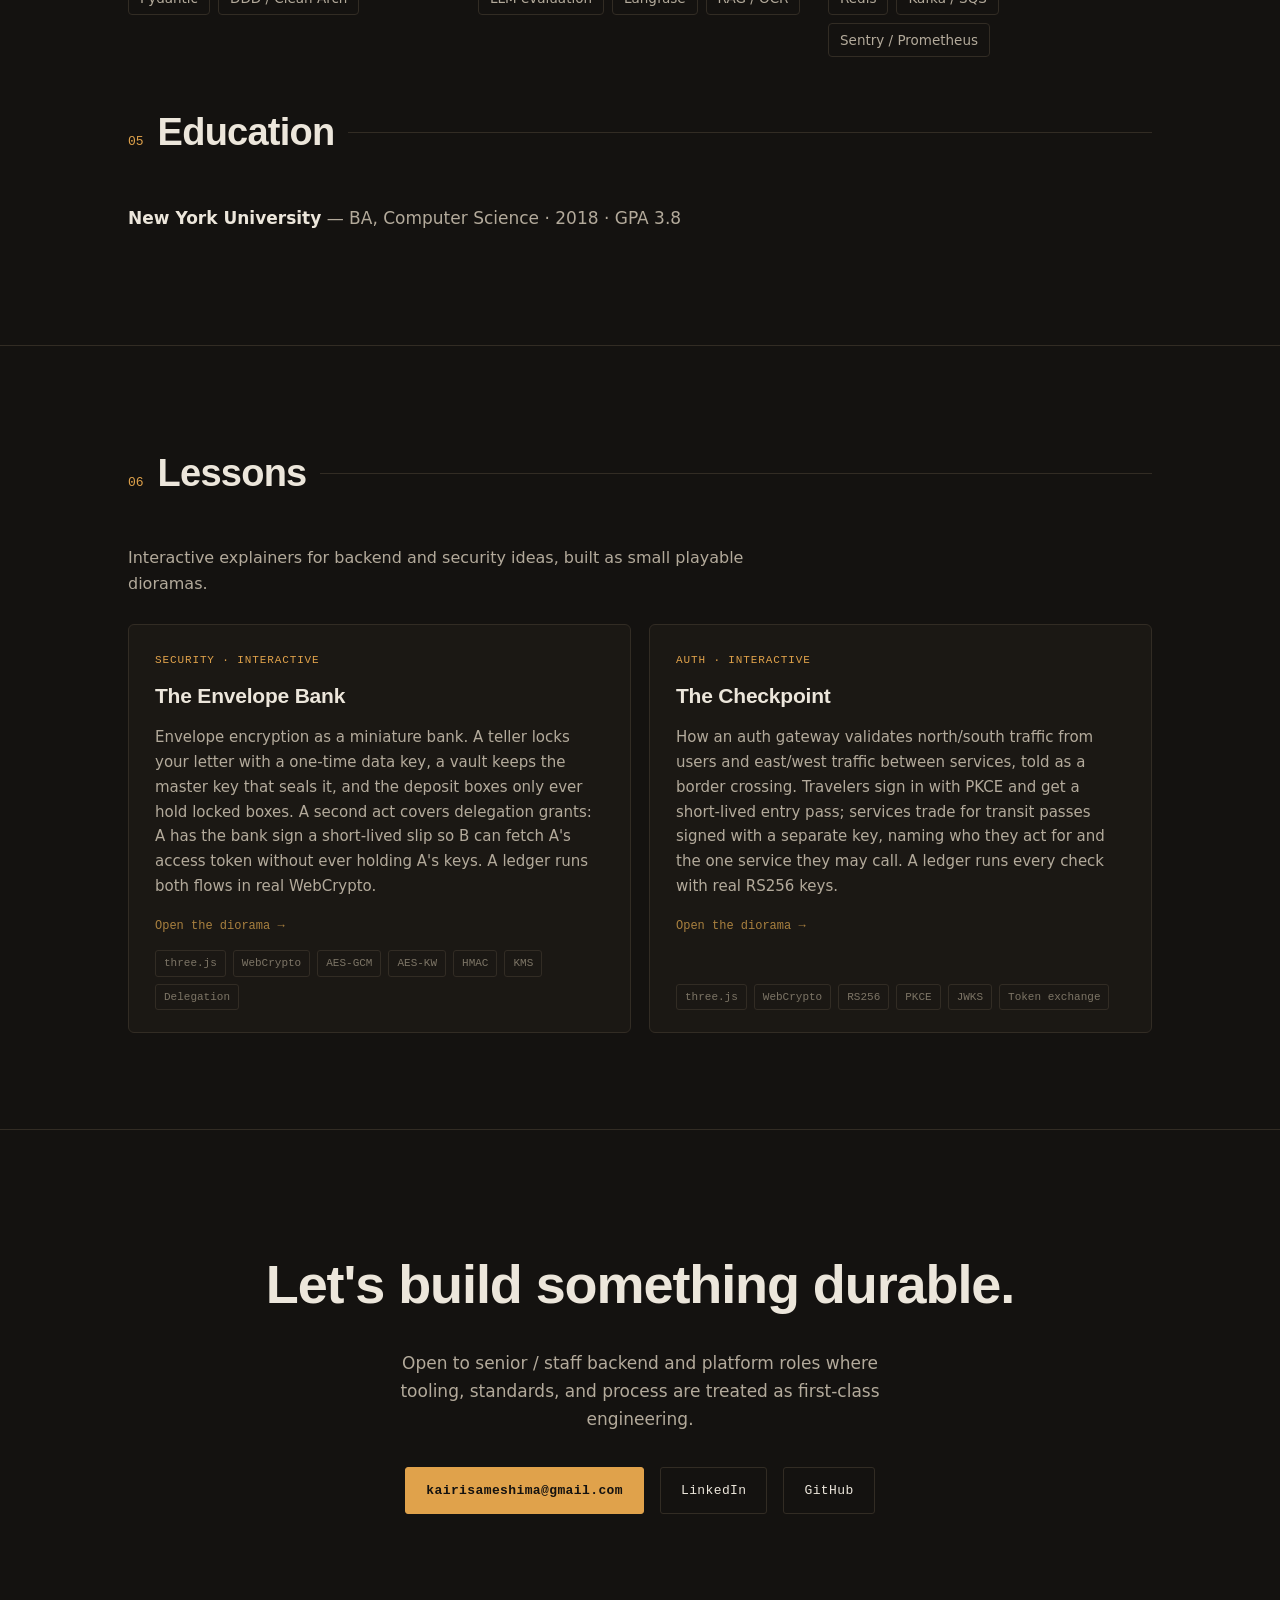
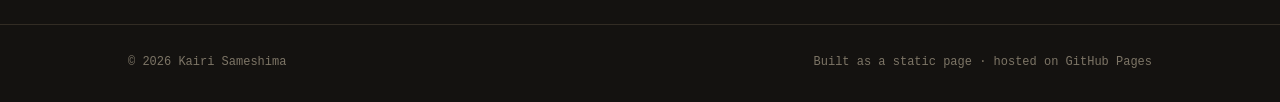
==== commit 760be9b6: "feat: add the checkpoint auth gateway lesson - add a border-crossing diorama explaining how an edge " ====
--- a/index.html
+++ b/index.html
@@ -218,6 +218,14 @@
           <p>Envelope encryption as a miniature bank. A teller locks your letter with a one-time data key, a vault keeps the master key that seals it, and the deposit boxes only ever hold locked boxes. A second act covers delegation grants: A has the bank sign a short-lived slip so B can fetch A's access token without ever holding A's keys. A ledger runs both flows in real WebCrypto.</p>
           <p class="more">Open the diorama →</p>
           <div class="tags"><span class="tag">three.js</span><span class="tag">WebCrypto</span><span class="tag">AES-GCM</span><span class="tag">AES-KW</span><span class="tag">HMAC</span><span class="tag">KMS</span><span class="tag">Delegation</span></div>
+        </a>
+
+        <a class="card reveal" href="lessons/auth-checkpoint/">
+          <span class="cat">Auth · Interactive</span>
+          <h3>The Checkpoint</h3>
+          <p>How an auth gateway validates north/south traffic from users and east/west traffic between services, told as a border crossing. Travelers sign in with PKCE and get a short-lived entry pass; services trade for transit passes signed with a separate key, naming who they act for and the one service they may call. A ledger runs every check with real RS256 keys.</p>
+          <p class="more">Open the diorama →</p>
+          <div class="tags"><span class="tag">three.js</span><span class="tag">WebCrypto</span><span class="tag">RS256</span><span class="tag">PKCE</span><span class="tag">JWKS</span><span class="tag">Token exchange</span></div>
         </a>
 
       </div>
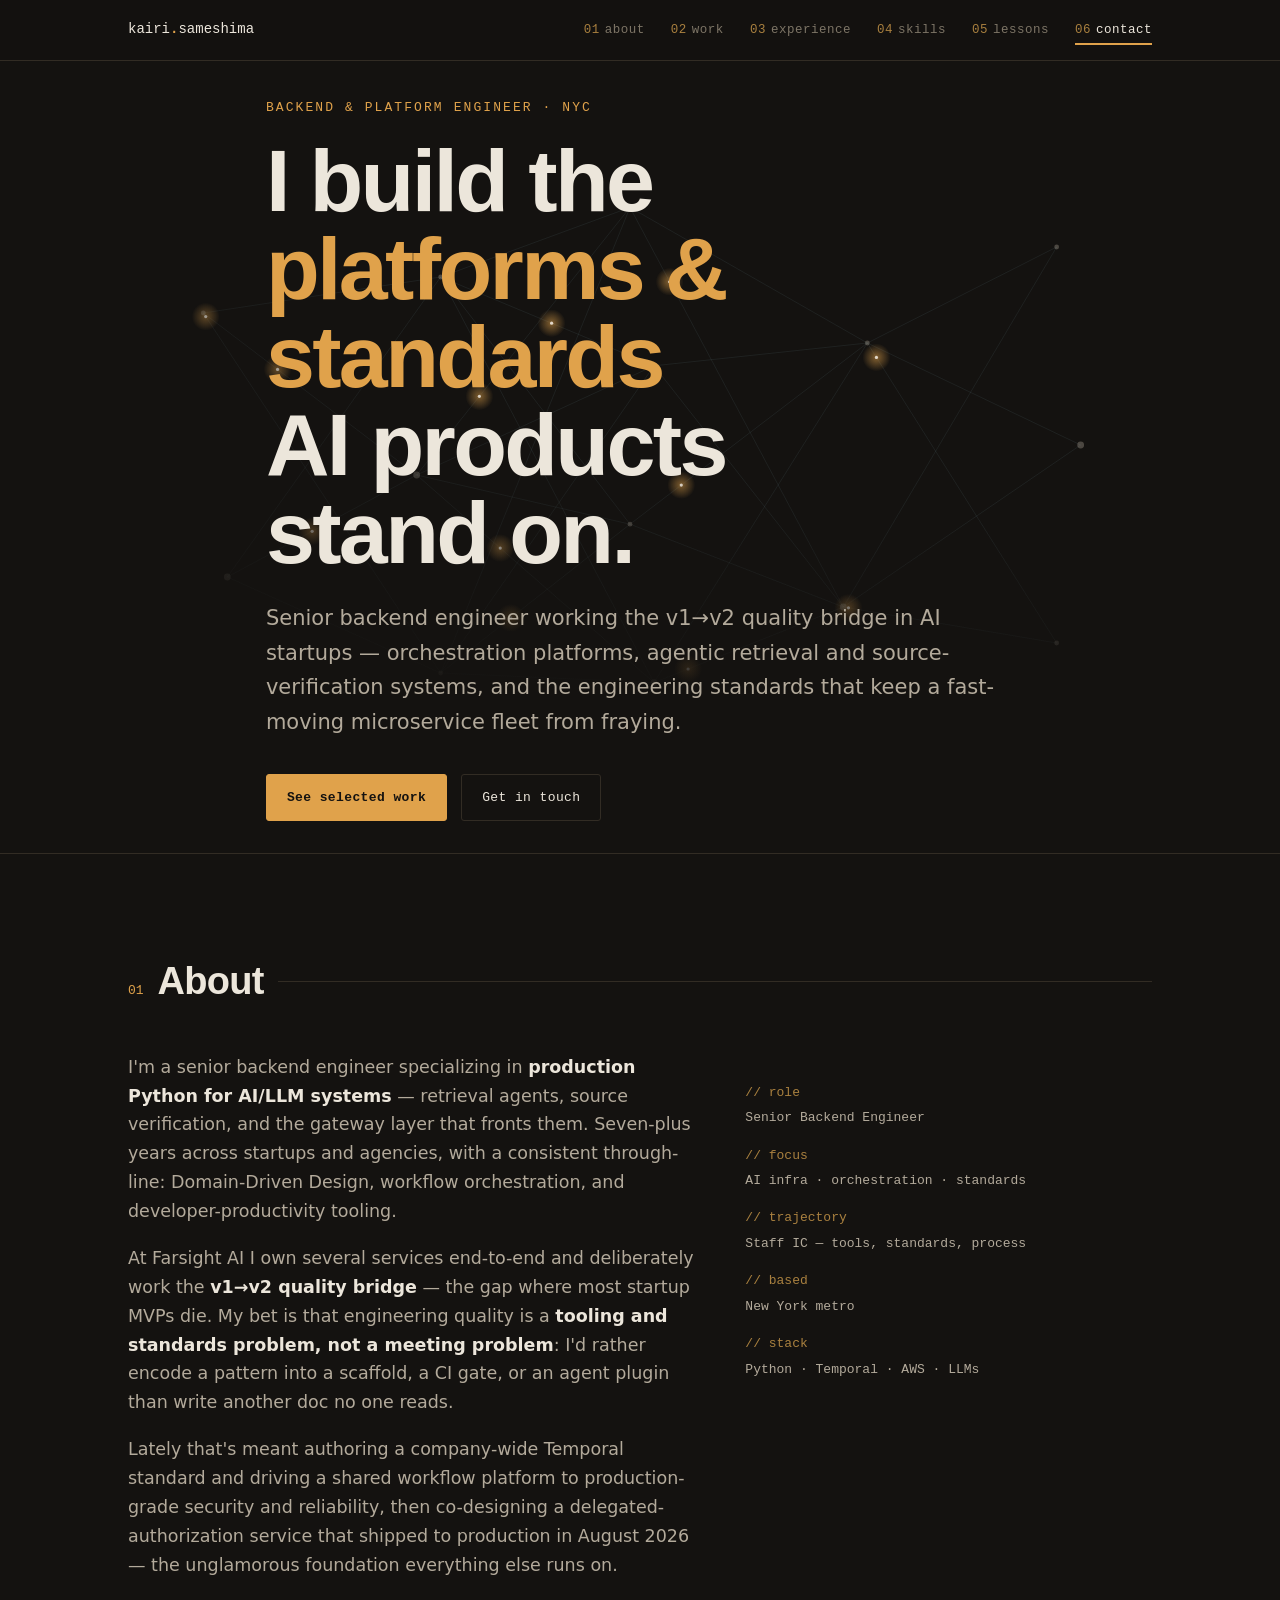
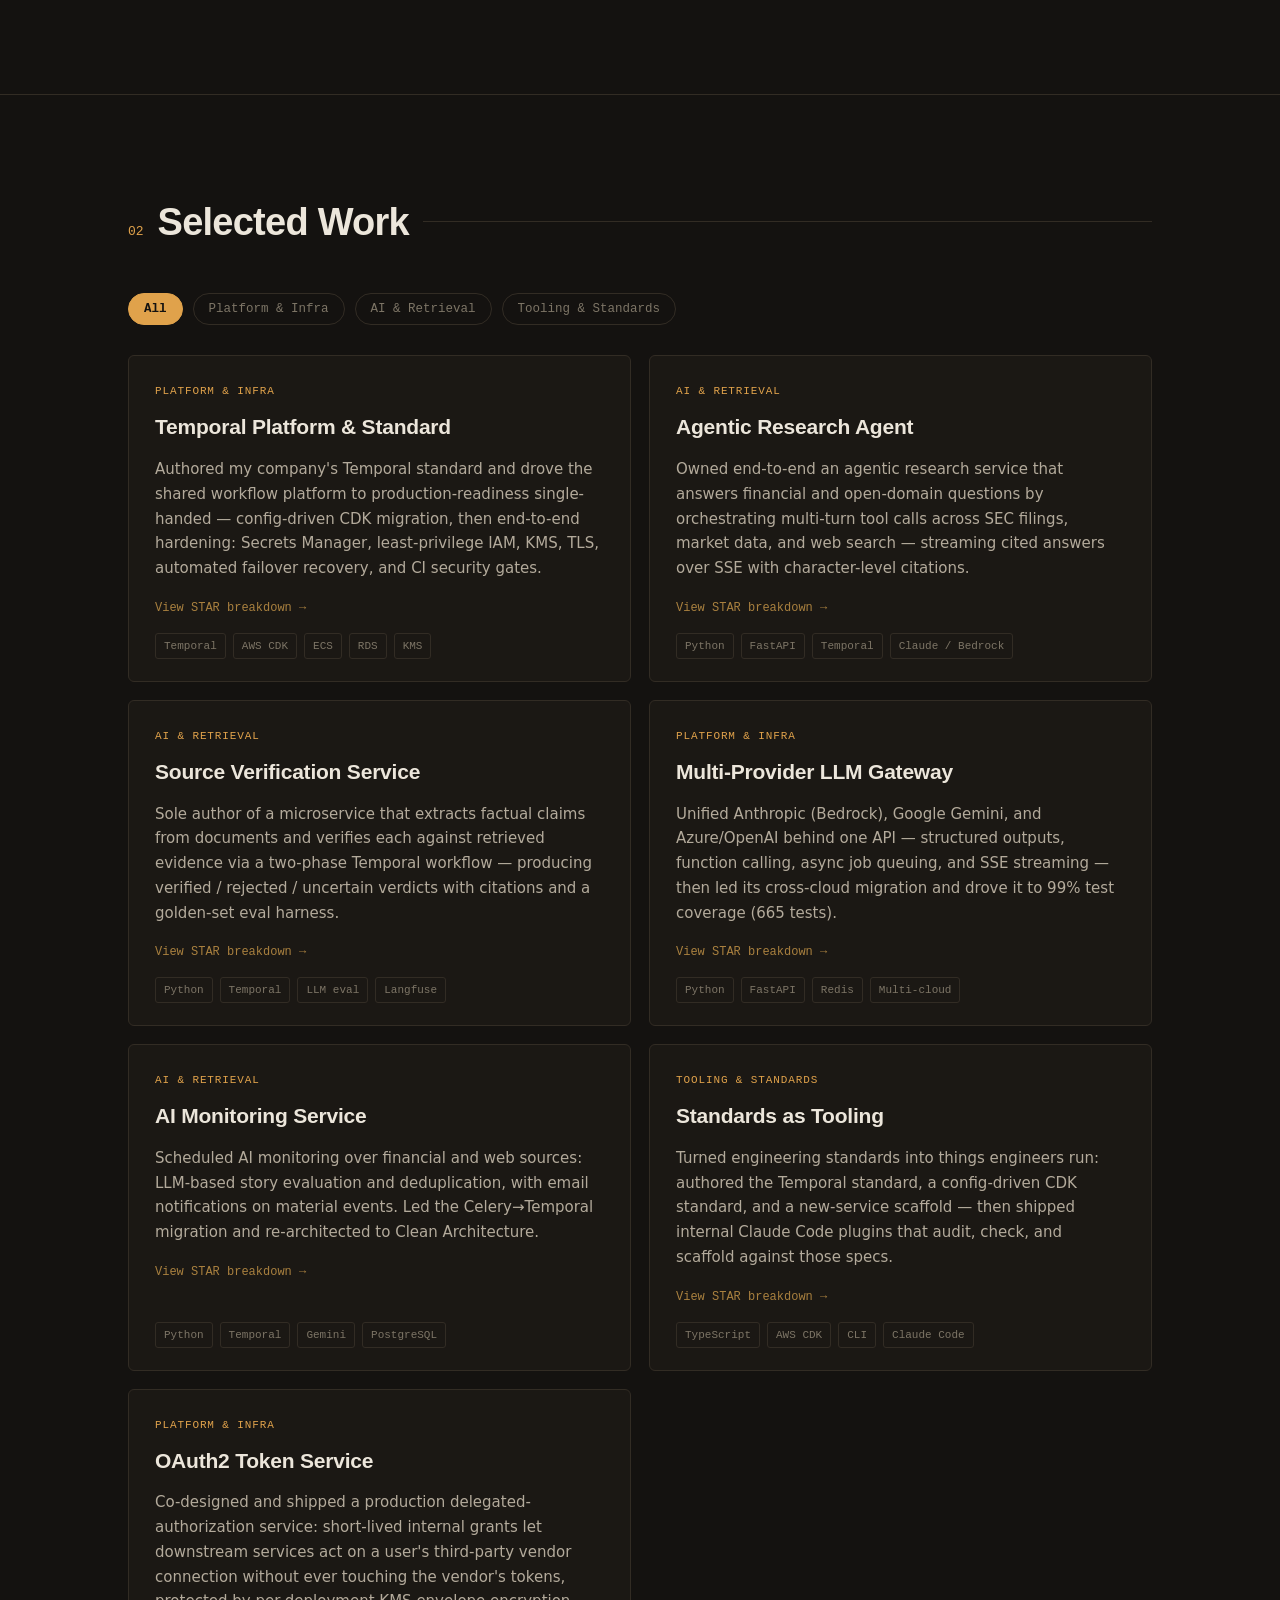
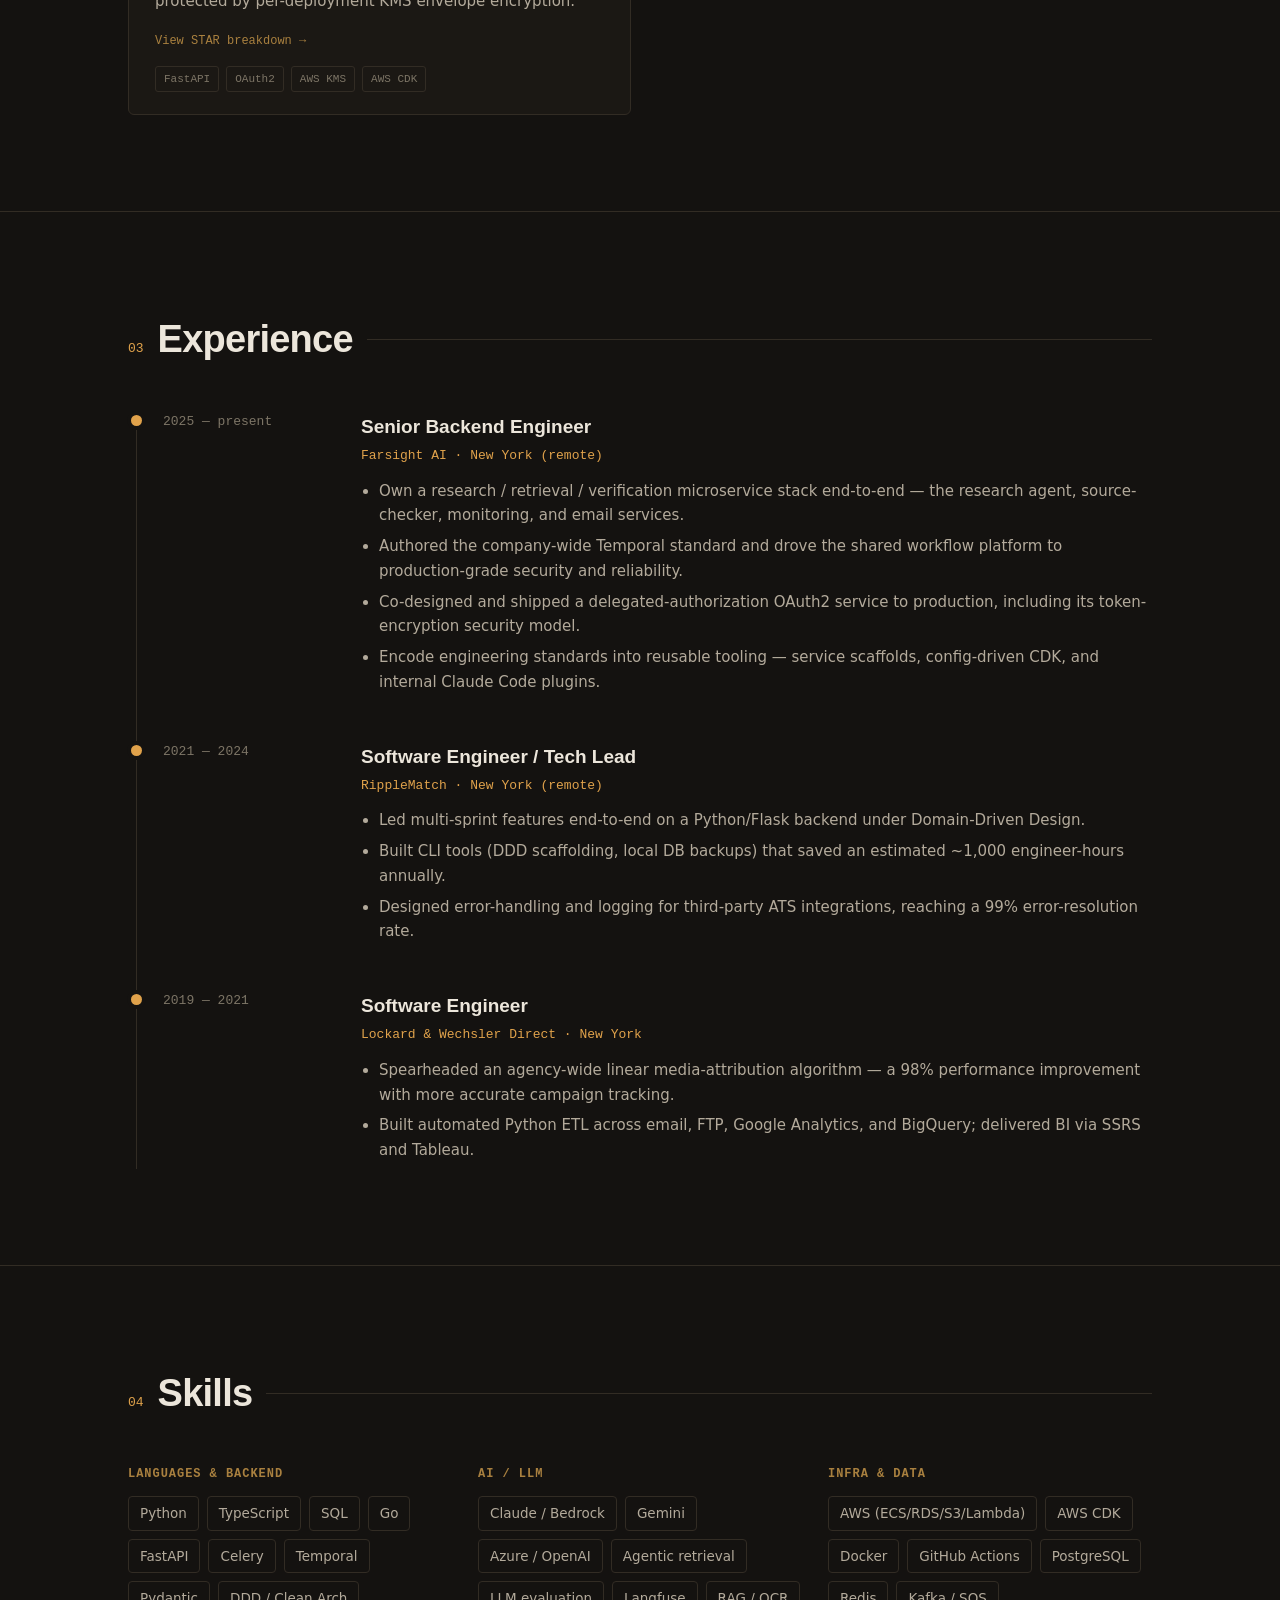
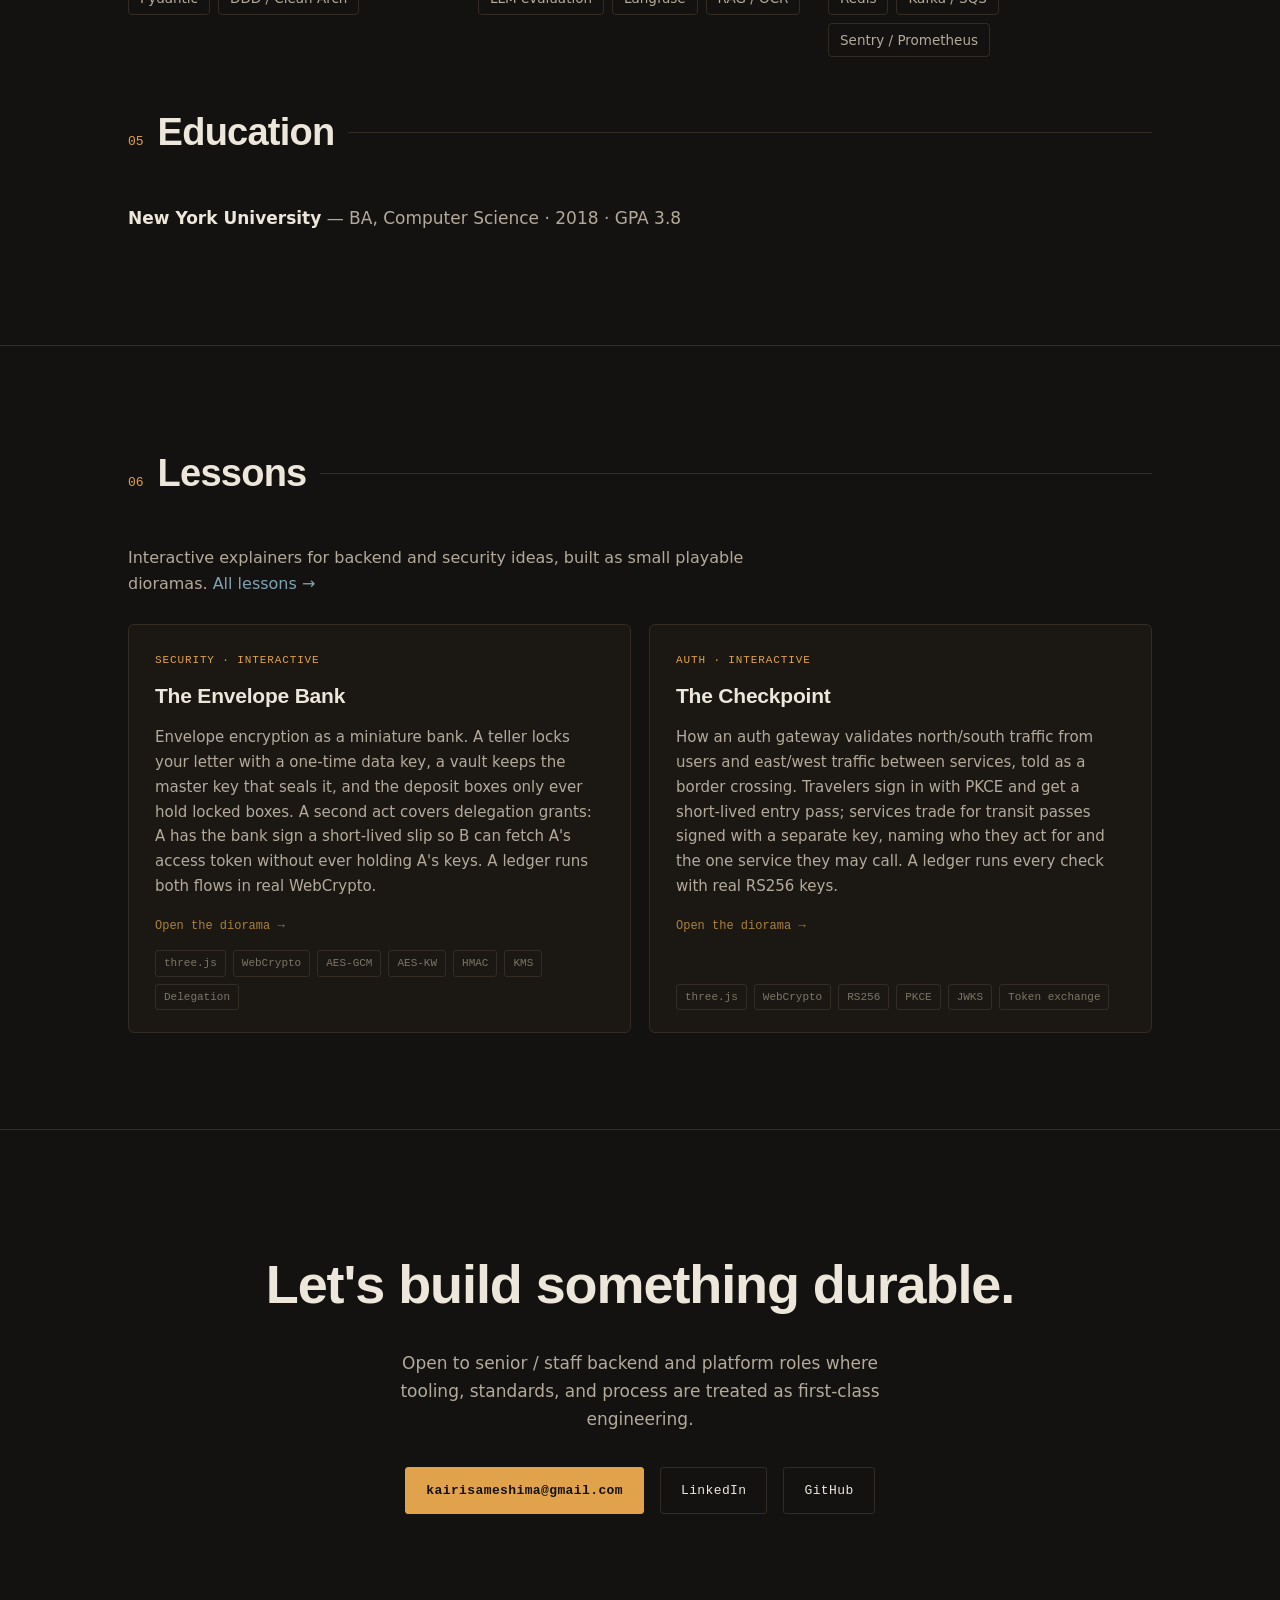
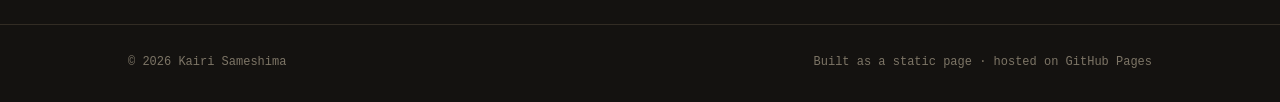
==== commit bfcb5e9c: "feat: link lessons to their own site - lessons now live at kairisameshima.github.io/lessons/, so the" ====
--- a/index.html
+++ b/index.html
@@ -209,10 +209,10 @@
   <section id="lessons">
     <div class="wrap">
       <div class="sec-label reveal"><span class="num">06</span><h2>Lessons</h2><span class="rule"></span></div>
-      <p class="lessons-intro reveal">Interactive explainers for backend and security ideas, built as small playable dioramas.</p>
+      <p class="lessons-intro reveal">Interactive explainers for backend and security ideas, built as small playable dioramas. <a href="https://kairisameshima.github.io/lessons/">All lessons →</a></p>
       <div class="lessons">
 
-        <a class="card reveal" href="lessons/envelope-encryption/">
+        <a class="card reveal" href="https://kairisameshima.github.io/lessons/envelope-encryption/">
           <span class="cat">Security · Interactive</span>
           <h3>The Envelope Bank</h3>
           <p>Envelope encryption as a miniature bank. A teller locks your letter with a one-time data key, a vault keeps the master key that seals it, and the deposit boxes only ever hold locked boxes. A second act covers delegation grants: A has the bank sign a short-lived slip so B can fetch A's access token without ever holding A's keys. A ledger runs both flows in real WebCrypto.</p>
@@ -220,7 +220,7 @@
           <div class="tags"><span class="tag">three.js</span><span class="tag">WebCrypto</span><span class="tag">AES-GCM</span><span class="tag">AES-KW</span><span class="tag">HMAC</span><span class="tag">KMS</span><span class="tag">Delegation</span></div>
         </a>
 
-        <a class="card reveal" href="lessons/auth-checkpoint/">
+        <a class="card reveal" href="https://kairisameshima.github.io/lessons/auth-checkpoint/">
           <span class="cat">Auth · Interactive</span>
           <h3>The Checkpoint</h3>
           <p>How an auth gateway validates north/south traffic from users and east/west traffic between services, told as a border crossing. Travelers sign in with PKCE and get a short-lived entry pass; services trade for transit passes signed with a separate key, naming who they act for and the one service they may call. A ledger runs every check with real RS256 keys.</p>
